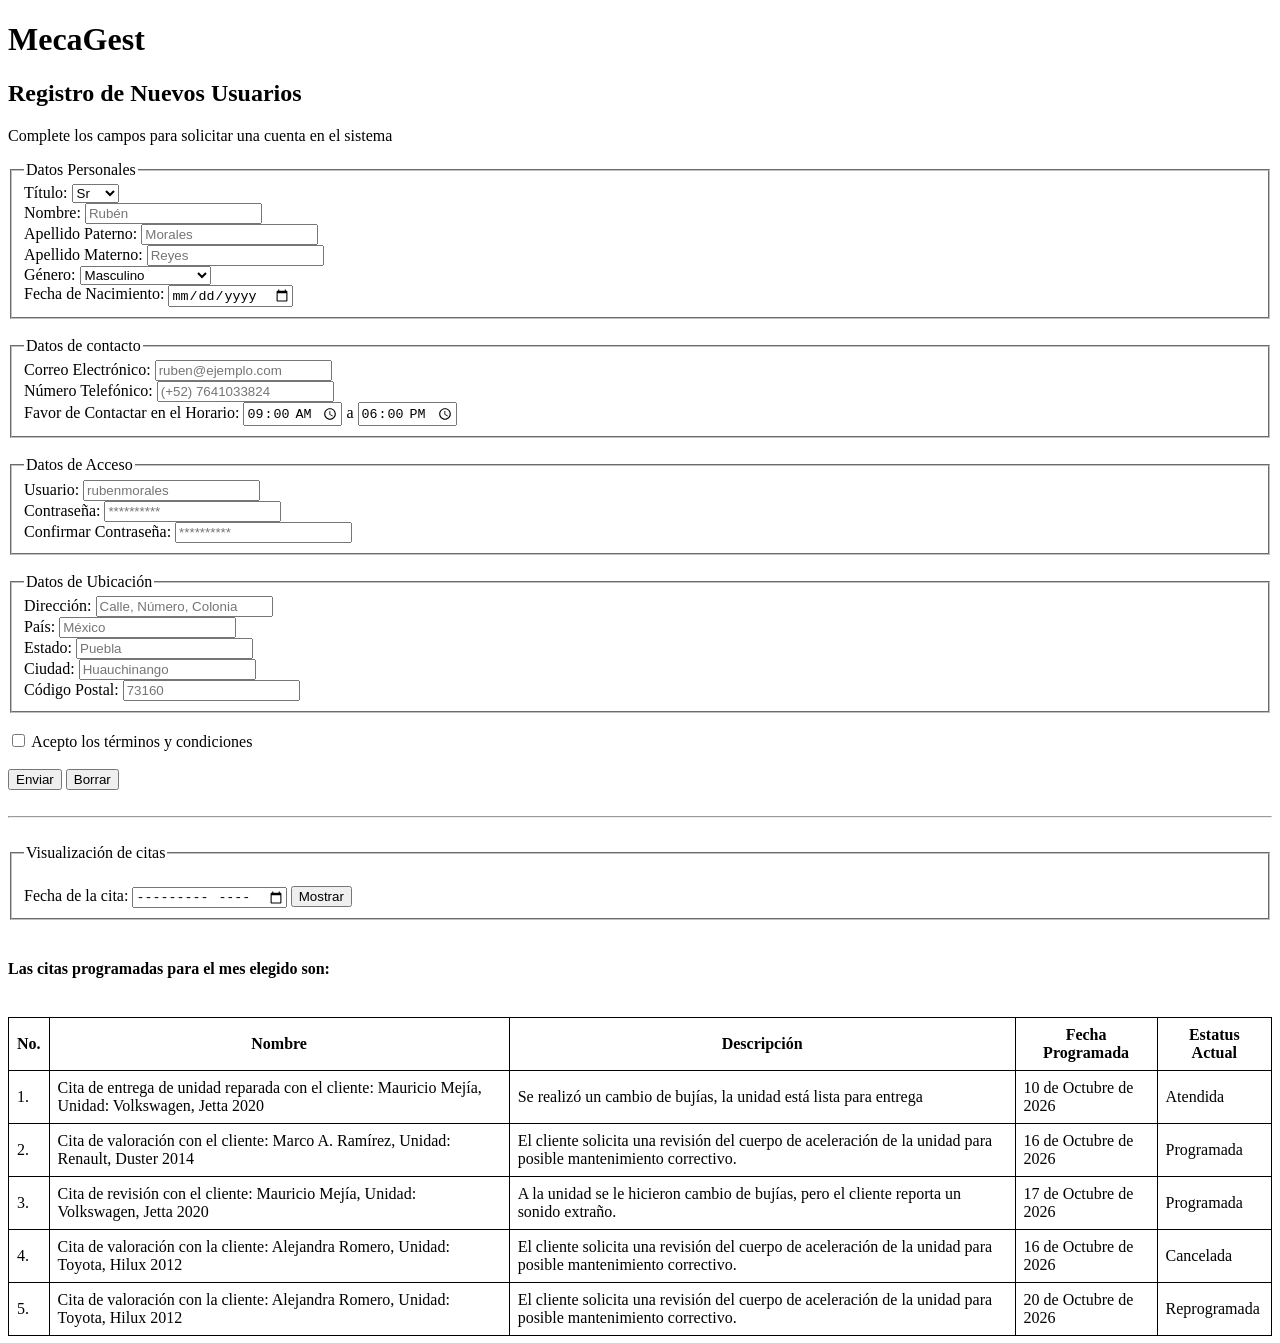
==== practica 04/registro.html @ 36c91aee "Entrega Practica 04" ====
<!DOCTYPE html>
<html lang="es">
<head>
    <meta charset="UTF-8">
    <meta name="viewport" content="width=device-width, initial-scale=1.0">
    <title>MecaGest: Formulario de Registro de Nuevos Usuarios - 250954</title>
</head>
<body>
    <header>
        <h1>MecaGest</h1>
        <h2>Registro de Nuevos Usuarios</h2>
        <p>Complete los campos para solicitar una cuenta en el sistema</p>
    </header>

    <main>
        <!-- Action: Acción -->
        <!-- Post: Ingresar datos -->
        <!-- Get/Post: Jalado de información precargada -->
        <form action="" method="POST">
            <fieldset>
                <legend>Datos Personales</legend>

                <label for="Titulo">Título:</label>
                <select id="Titulo">
                    <option value="Sr">Sr</option>
                    <option value="Sra">Sra</option>
                    <option value="Srta">Srta</option>
                    <option value="Dr">Dr</option>
                    <option value="Dra">Dra</option>
                </select>
                <br>

                <label for="nombre">Nombre:</label>
                <input type="text" id="nombre" placeholder="Rubén" required>
                <br>

                <label for="APaterno">Apellido Paterno:</label>
                <input type="text" id="APaterno" placeholder="Morales" required>
                <br>

                <label for="AMaterno">Apellido Materno:</label>
                <input type="text" id="AMaterno" placeholder="Reyes">
                <br>

                <label for="Genero">Género:</label>
                <select id="Genero">
                    <option value="F">Femenino</option>
                    <option value="M" selected>Masculino</option>
                    <option value="X">Prefiero no decirlo</option>
                </select>
                <br>

                <label for="FNacimiento">Fecha de Nacimiento:</label>
                <input type="date" id="FNacimiento" required>
                <br>
            </fieldset>

            <br>

            <fieldset>
                <legend>Datos de contacto</legend>

                <label for="Correo">Correo Electrónico:</label>
                <input type="email" id="Correo" placeholder="ruben@ejemplo.com" required>
                <br>

                <label for="numTel">Número Telefónico:</label>
                <input type="tel" id="numTel" placeholder="(+52) 7641033824">
                <br>

                <label for="horarioInicio">Favor de Contactar en el Horario:</label>
                <input type="time" id="horarioInicio" value="09:00">
                <span>a</span>
                <input type="time" id="horarioFin" value="18:00">
            </fieldset>

            <br>

            <fieldset>
                <legend>Datos de Acceso</legend>

                <label for="usuario">Usuario:</label>
                <input type="text" id="usuario" placeholder="rubenmorales">
                <br>

                <label for="contrasena">Contraseña:</label>
                <input type="password" id="contrasena" placeholder="**********" required>
                <br>

                <label for="confirmarCont">Confirmar Contraseña:</label>
                <input type="password" id="confirmarCont" placeholder="**********" required>
                <br>
            </fieldset>

            <br>

            <fieldset>
                <legend>Datos de Ubicación</legend>

                <label for="direccion">Dirección: </label>
                <input type="text" id="direccion" placeholder="Calle, Número, Colonia">
                <br>

                <label for="pais">País: </label>
                <input type="text" id="pais" placeholder="México">
                <br>

                <label for="estado">Estado: </label>
                <input type="text" id="estado" placeholder="Puebla">
                <br>

                <label for="ciudad">Ciudad: </label>
                <input type="text" id="ciudad" placeholder="Huauchinango">
                <br>

                <label for="codigoPostal">Código Postal: </label>
                <input type="text" id="codigoPostal" placeholder="73160">
            </fieldset>

            <br>

            <input type="checkbox" id="validado" required>
            <label for="validado">Acepto los términos y condiciones</label>
            <br><br>

            <input type="submit" value="Enviar"> 
            <input type="reset" value="Borrar">
        </form>

        <br><hr><br>

        <!-- Visualización de citas -->
        <fieldset>
            <legend>Visualización de citas</legend>
            <br>
            <label for="mesCita">Fecha de la cita:</label>
            <input type="month" id="mesCita">
            <button type="button">Mostrar</button>
        </fieldset>

        <br>
        <h4>Las citas programadas para el mes elegido son:</h4>
        <br>

        <table style="border: 1px solid black; border-collapse: collapse; width: 100%;">
            <thead>
                <tr>
                    <th style="border: 1px solid black; padding: 8px;">No.</th>
                    <th style="border: 1px solid black; padding: 8px;">Nombre</th>
                    <th style="border: 1px solid black; padding: 8px;">Descripción</th>
                    <th style="border: 1px solid black; padding: 8px;">Fecha Programada</th>
                    <th style="border: 1px solid black; padding: 8px;">Estatus Actual</th>
                </tr>
            </thead>
            <tbody>
                <tr>
                    <td style="border: 1px solid black; padding: 8px;">1.</td>
                    <td style="border: 1px solid black; padding: 8px;">Cita de entrega de unidad reparada con el cliente: Mauricio Mejía, Unidad: Volkswagen, Jetta 2020</td>
                    <td style="border: 1px solid black; padding: 8px;">Se realizó un cambio de bujías, la unidad está lista para entrega</td>
                    <td style="border: 1px solid black; padding: 8px;">10 de Octubre de 2026</td>
                    <td style="border: 1px solid black; padding: 8px;">Atendida</td>
                </tr>
                <tr>
                    <td style="border: 1px solid black; padding: 8px;">2.</td>
                    <td style="border: 1px solid black; padding: 8px;">Cita de valoración con el cliente: Marco A. Ramírez, Unidad: Renault, Duster 2014</td>
                    <td style="border: 1px solid black; padding: 8px;">El cliente solicita una revisión del cuerpo de aceleración de la unidad para posible mantenimiento correctivo.</td>
                    <td style="border: 1px solid black; padding: 8px;">16 de Octubre de 2026</td>
                    <td style="border: 1px solid black; padding: 8px;">Programada</td>
                </tr>
                <tr>
                    <td style="border: 1px solid black; padding: 8px;">3.</td>
                    <td style="border: 1px solid black; padding: 8px;">Cita de revisión con el cliente: Mauricio Mejía, Unidad: Volkswagen, Jetta 2020</td>
                    <td style="border: 1px solid black; padding: 8px;">A la unidad se le hicieron cambio de bujías, pero el cliente reporta un sonido extraño.</td>
                    <td style="border: 1px solid black; padding: 8px;">17 de Octubre de 2026</td>
                    <td style="border: 1px solid black; padding: 8px;">Programada</td>
                </tr>
                <tr>
                    <td style="border: 1px solid black; padding: 8px;">4.</td>
                    <td style="border: 1px solid black; padding: 8px;">Cita de valoración con la cliente: Alejandra Romero, Unidad: Toyota, Hilux 2012</td>
                    <td style="border: 1px solid black; padding: 8px;">El cliente solicita una revisión del cuerpo de aceleración de la unidad para posible mantenimiento correctivo.</td>
                    <td style="border: 1px solid black; padding: 8px;">16 de Octubre de 2026</td>
                    <td style="border: 1px solid black; padding: 8px;">Cancelada</td>
                </tr>
                <tr>
                    <td style="border: 1px solid black; padding: 8px;">5.</td>
                    <td style="border: 1px solid black; padding: 8px;">Cita de valoración con la cliente: Alejandra Romero, Unidad: Toyota, Hilux 2012</td>
                    <td style="border: 1px solid black; padding: 8px;">El cliente solicita una revisión del cuerpo de aceleración de la unidad para posible mantenimiento correctivo.</td>
                    <td style="border: 1px solid black; padding: 8px;">20 de Octubre de 2026</td>
                    <td style="border: 1px solid black; padding: 8px;">Reprogramada</td>
                </tr>
            </tbody>
        </table>
    </main>
</body>
</html>
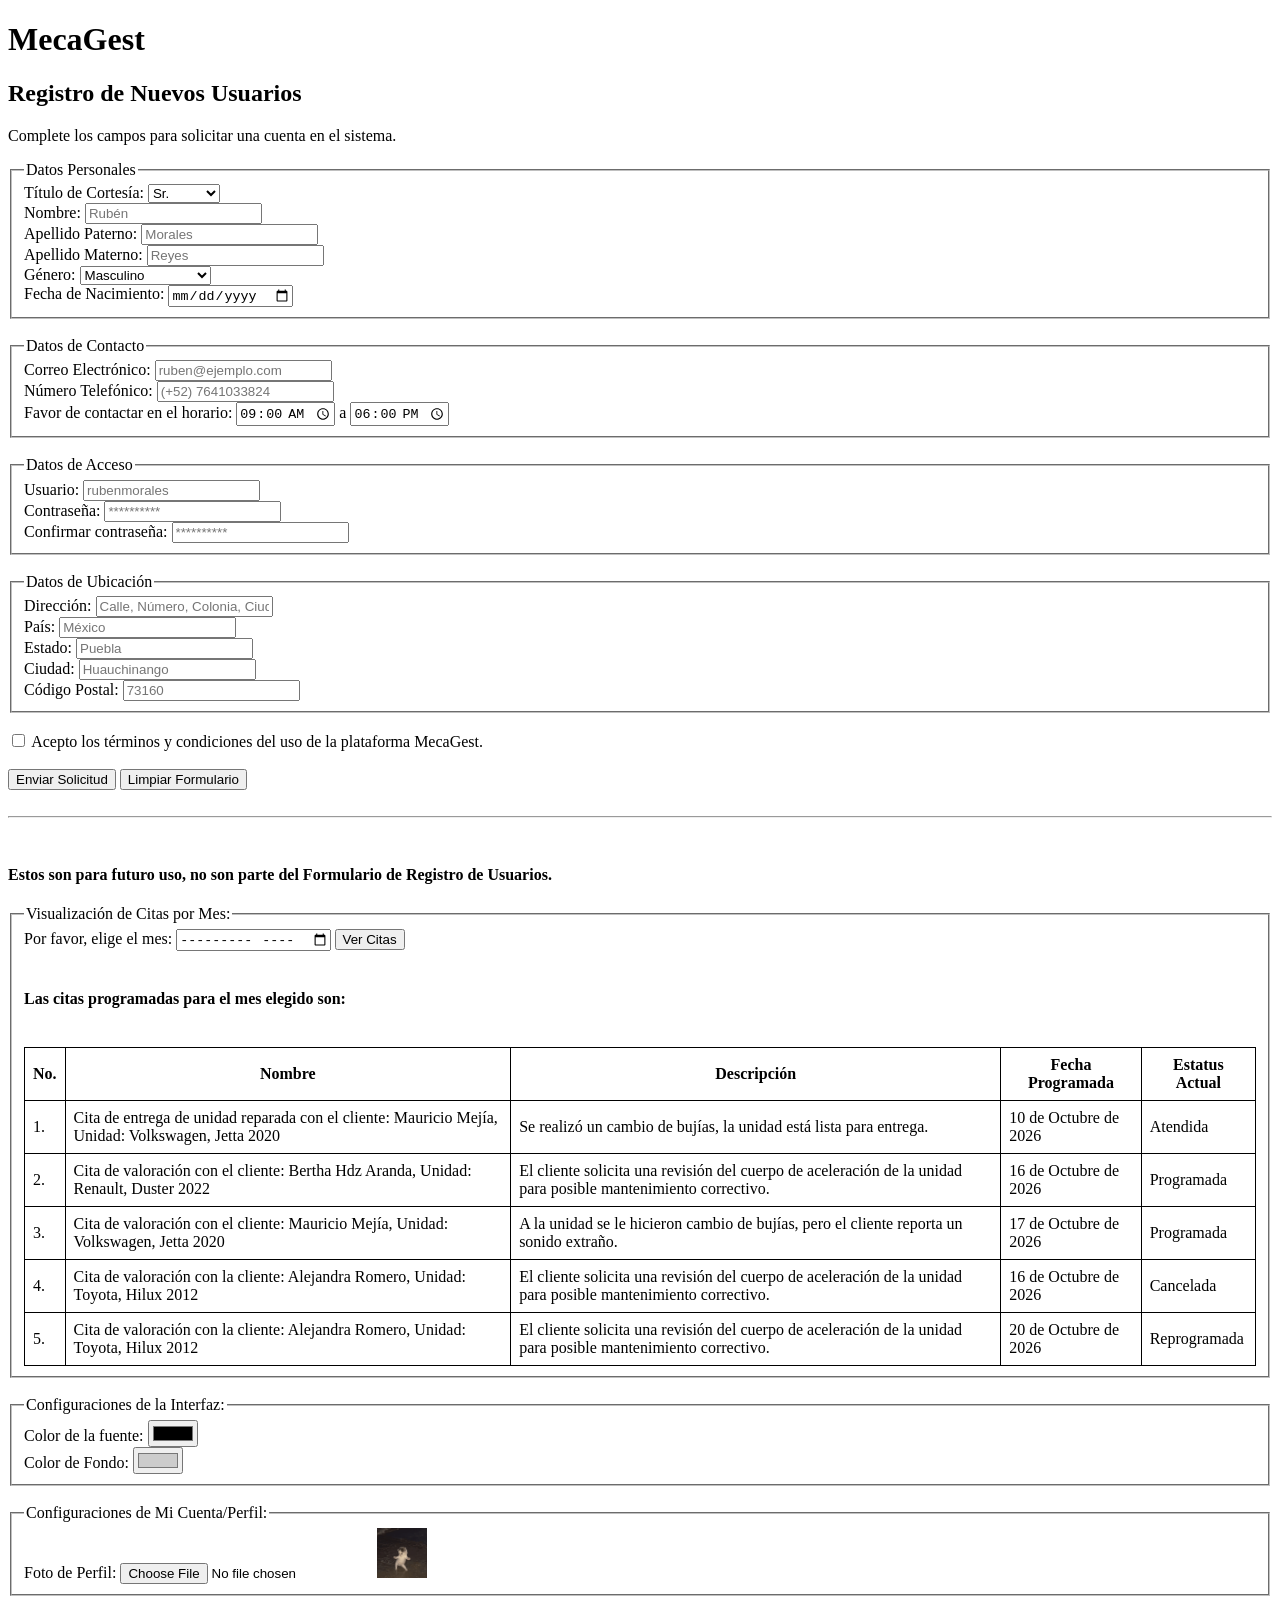
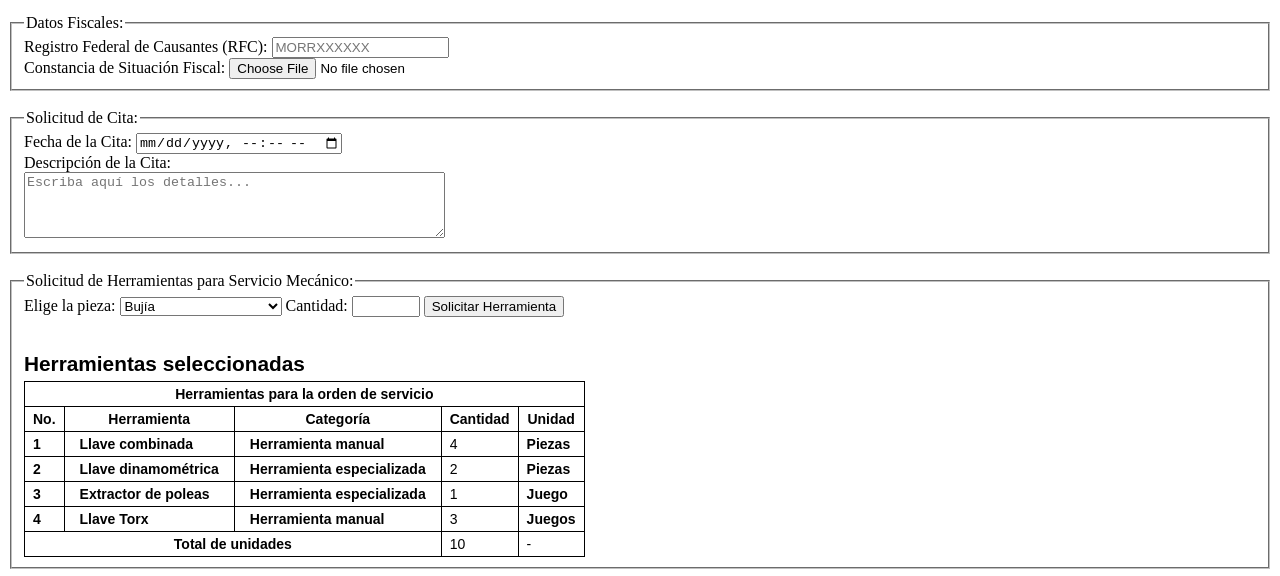
==== commit c37b1fa1: "Actalizacion Practica 04" ====
--- a/practica 04/registro.html
+++ b/practica 04/registro.html
@@ -3,30 +3,30 @@
 <head>
     <meta charset="UTF-8">
     <meta name="viewport" content="width=device-width, initial-scale=1.0">
-    <title>MecaGest: Formulario de Registro de Nuevos Usuarios - 250954</title>
+    <title>MecaGest: Formulario de Registro de Nuevos Usuarios - 20854</title>
 </head>
 <body>
     <header>
         <h1>MecaGest</h1>
         <h2>Registro de Nuevos Usuarios</h2>
-        <p>Complete los campos para solicitar una cuenta en el sistema</p>
+        <p>Complete los campos para solicitar una cuenta en el sistema.</p>
     </header>
 
     <main>
-        <!-- Action: Acción -->
-        <!-- Post: Ingresar datos -->
-        <!-- Get/Post: Jalado de información precargada -->
+        <!-- Formulario Principal de Registro -->
         <form action="" method="POST">
             <fieldset>
                 <legend>Datos Personales</legend>
 
-                <label for="Titulo">Título:</label>
-                <select id="Titulo">
-                    <option value="Sr">Sr</option>
-                    <option value="Sra">Sra</option>
-                    <option value="Srta">Srta</option>
-                    <option value="Dr">Dr</option>
-                    <option value="Dra">Dra</option>
+                <label for="tituloCortesia">Título de Cortesía:</label>
+                <select id="tituloCortesia">
+                    <option value="Sr">Sr.</option>
+                    <option value="Sra">Sra.</option>
+                    <option value="Srta">Srita.</option>
+                    <option value="Ing">Ing.</option>
+                    <option value="Dr">Dr.</option>
+                    <option value="Mtro">Mtro.</option>
+                    <option value="Ninguno">Ninguno</option>
                 </select>
                 <br>
 
@@ -34,44 +34,44 @@
                 <input type="text" id="nombre" placeholder="Rubén" required>
                 <br>
 
-                <label for="APaterno">Apellido Paterno:</label>
-                <input type="text" id="APaterno" placeholder="Morales" required>
-                <br>
-
-                <label for="AMaterno">Apellido Materno:</label>
-                <input type="text" id="AMaterno" placeholder="Reyes">
-                <br>
-
-                <label for="Genero">Género:</label>
-                <select id="Genero">
+                <label for="apPaterno">Apellido Paterno:</label>
+                <input type="text" id="apPaterno" placeholder="Morales" required>
+                <br>
+
+                <label for="apMaterno">Apellido Materno:</label>
+                <input type="text" id="apMaterno" placeholder="Reyes">
+                <br>
+
+                <label for="genero">Género:</label>
+                <select id="genero">
                     <option value="F">Femenino</option>
                     <option value="M" selected>Masculino</option>
                     <option value="X">Prefiero no decirlo</option>
                 </select>
                 <br>
 
-                <label for="FNacimiento">Fecha de Nacimiento:</label>
-                <input type="date" id="FNacimiento" required>
-                <br>
-            </fieldset>
-
-            <br>
-
-            <fieldset>
-                <legend>Datos de contacto</legend>
-
-                <label for="Correo">Correo Electrónico:</label>
-                <input type="email" id="Correo" placeholder="ruben@ejemplo.com" required>
-                <br>
-
-                <label for="numTel">Número Telefónico:</label>
-                <input type="tel" id="numTel" placeholder="(+52) 7641033824">
-                <br>
-
-                <label for="horarioInicio">Favor de Contactar en el Horario:</label>
-                <input type="time" id="horarioInicio" value="09:00">
+                <label for="fechaNacimiento">Fecha de Nacimiento:</label>
+                <input type="date" id="fechaNacimiento" required>
+                <br>
+            </fieldset>
+
+            <br>
+
+            <fieldset>
+                <legend>Datos de Contacto</legend>
+
+                <label for="email">Correo Electrónico:</label>
+                <input type="email" id="email" placeholder="ruben@ejemplo.com" required>
+                <br>
+
+                <label for="numTelefonico">Número Telefónico:</label>
+                <input type="tel" id="numTelefonico" placeholder="(+52) 7641033824">
+                <br>
+
+                <label for="horarioContactoInicio">Favor de contactar en el horario:</label>
+                <input type="time" id="horarioContactoInicio" value="09:00">
                 <span>a</span>
-                <input type="time" id="horarioFin" value="18:00">
+                <input type="time" id="horarioContactoFin" value="18:00">
             </fieldset>
 
             <br>
@@ -80,15 +80,15 @@
                 <legend>Datos de Acceso</legend>
 
                 <label for="usuario">Usuario:</label>
-                <input type="text" id="usuario" placeholder="rubenmorales">
+                <input type="text" id="usuario" placeholder="rubenmorales" required>
                 <br>
 
                 <label for="contrasena">Contraseña:</label>
                 <input type="password" id="contrasena" placeholder="**********" required>
                 <br>
 
-                <label for="confirmarCont">Confirmar Contraseña:</label>
-                <input type="password" id="confirmarCont" placeholder="**********" required>
+                <label for="confirmarContrasena">Confirmar contraseña:</label>
+                <input type="password" id="confirmarContrasena" placeholder="**********" required>
                 <br>
             </fieldset>
 
@@ -97,99 +97,247 @@
             <fieldset>
                 <legend>Datos de Ubicación</legend>
 
-                <label for="direccion">Dirección: </label>
-                <input type="text" id="direccion" placeholder="Calle, Número, Colonia">
-                <br>
-
-                <label for="pais">País: </label>
+                <label for="direccion">Dirección:</label>
+                <input type="text" id="direccion" placeholder="Calle, Número, Colonia, Ciudad, Estado, Código Postal">
+                <br>
+
+                <label for="pais">País:</label>
                 <input type="text" id="pais" placeholder="México">
                 <br>
 
-                <label for="estado">Estado: </label>
+                <label for="estado">Estado:</label>
                 <input type="text" id="estado" placeholder="Puebla">
                 <br>
 
-                <label for="ciudad">Ciudad: </label>
+                <label for="ciudad">Ciudad:</label>
                 <input type="text" id="ciudad" placeholder="Huauchinango">
                 <br>
 
-                <label for="codigoPostal">Código Postal: </label>
+                <label for="codigoPostal">Código Postal:</label>
                 <input type="text" id="codigoPostal" placeholder="73160">
             </fieldset>
 
             <br>
 
             <input type="checkbox" id="validado" required>
-            <label for="validado">Acepto los términos y condiciones</label>
+            <label for="validado">Acepto los términos y condiciones del uso de la plataforma MecaGest.</label>
             <br><br>
 
-            <input type="submit" value="Enviar"> 
-            <input type="reset" value="Borrar">
+            <input type="submit" value="Enviar Solicitud">
+            <input type="reset" value="Limpiar Formulario">
         </form>
 
         <br><hr><br>
 
-        <!-- Visualización de citas -->
-        <fieldset>
-            <legend>Visualización de citas</legend>
-            <br>
-            <label for="mesCita">Fecha de la cita:</label>
-            <input type="month" id="mesCita">
-            <button type="button">Mostrar</button>
-        </fieldset>
-
-        <br>
-        <h4>Las citas programadas para el mes elegido son:</h4>
-        <br>
-
-        <table style="border: 1px solid black; border-collapse: collapse; width: 100%;">
-            <thead>
-                <tr>
-                    <th style="border: 1px solid black; padding: 8px;">No.</th>
-                    <th style="border: 1px solid black; padding: 8px;">Nombre</th>
-                    <th style="border: 1px solid black; padding: 8px;">Descripción</th>
-                    <th style="border: 1px solid black; padding: 8px;">Fecha Programada</th>
-                    <th style="border: 1px solid black; padding: 8px;">Estatus Actual</th>
-                </tr>
-            </thead>
-            <tbody>
-                <tr>
-                    <td style="border: 1px solid black; padding: 8px;">1.</td>
-                    <td style="border: 1px solid black; padding: 8px;">Cita de entrega de unidad reparada con el cliente: Mauricio Mejía, Unidad: Volkswagen, Jetta 2020</td>
-                    <td style="border: 1px solid black; padding: 8px;">Se realizó un cambio de bujías, la unidad está lista para entrega</td>
-                    <td style="border: 1px solid black; padding: 8px;">10 de Octubre de 2026</td>
-                    <td style="border: 1px solid black; padding: 8px;">Atendida</td>
-                </tr>
-                <tr>
-                    <td style="border: 1px solid black; padding: 8px;">2.</td>
-                    <td style="border: 1px solid black; padding: 8px;">Cita de valoración con el cliente: Marco A. Ramírez, Unidad: Renault, Duster 2014</td>
-                    <td style="border: 1px solid black; padding: 8px;">El cliente solicita una revisión del cuerpo de aceleración de la unidad para posible mantenimiento correctivo.</td>
-                    <td style="border: 1px solid black; padding: 8px;">16 de Octubre de 2026</td>
-                    <td style="border: 1px solid black; padding: 8px;">Programada</td>
-                </tr>
-                <tr>
-                    <td style="border: 1px solid black; padding: 8px;">3.</td>
-                    <td style="border: 1px solid black; padding: 8px;">Cita de revisión con el cliente: Mauricio Mejía, Unidad: Volkswagen, Jetta 2020</td>
-                    <td style="border: 1px solid black; padding: 8px;">A la unidad se le hicieron cambio de bujías, pero el cliente reporta un sonido extraño.</td>
-                    <td style="border: 1px solid black; padding: 8px;">17 de Octubre de 2026</td>
-                    <td style="border: 1px solid black; padding: 8px;">Programada</td>
-                </tr>
-                <tr>
-                    <td style="border: 1px solid black; padding: 8px;">4.</td>
-                    <td style="border: 1px solid black; padding: 8px;">Cita de valoración con la cliente: Alejandra Romero, Unidad: Toyota, Hilux 2012</td>
-                    <td style="border: 1px solid black; padding: 8px;">El cliente solicita una revisión del cuerpo de aceleración de la unidad para posible mantenimiento correctivo.</td>
-                    <td style="border: 1px solid black; padding: 8px;">16 de Octubre de 2026</td>
-                    <td style="border: 1px solid black; padding: 8px;">Cancelada</td>
-                </tr>
-                <tr>
-                    <td style="border: 1px solid black; padding: 8px;">5.</td>
-                    <td style="border: 1px solid black; padding: 8px;">Cita de valoración con la cliente: Alejandra Romero, Unidad: Toyota, Hilux 2012</td>
-                    <td style="border: 1px solid black; padding: 8px;">El cliente solicita una revisión del cuerpo de aceleración de la unidad para posible mantenimiento correctivo.</td>
-                    <td style="border: 1px solid black; padding: 8px;">20 de Octubre de 2026</td>
-                    <td style="border: 1px solid black; padding: 8px;">Reprogramada</td>
-                </tr>
-            </tbody>
-        </table>
+        <h4>Estos son para futuro uso, no son parte del Formulario de Registro de Usuarios.</h4>
+        
+        <form>
+            <!-- Visualización de Citas -->
+            <fieldset>
+                <legend>Visualización de Citas por Mes:</legend>
+                <label for="mesCitas">Por favor, elige el mes:</label>
+                <input type="month" id="mesCitas">
+                <button type="button" id="verCitas">Ver Citas</button>
+                <br><br>
+
+                <h4>Las citas programadas para el mes elegido son:</h4>
+                <br>
+
+                <table style="border: 1px solid black; border-collapse: collapse; width: 100%;">
+                    <thead>
+                        <tr>
+                            <th style="border: 1px solid black; padding: 8px;">No.</th>
+                            <th style="border: 1px solid black; padding: 8px;">Nombre</th>
+                            <th style="border: 1px solid black; padding: 8px;">Descripción</th>
+                            <th style="border: 1px solid black; padding: 8px;">Fecha Programada</th>
+                            <th style="border: 1px solid black; padding: 8px;">Estatus Actual</th>
+                        </tr>
+                    </thead>
+                    <tbody>
+                        <tr>
+                            <td style="border: 1px solid black; padding: 8px;">1.</td>
+                            <td style="border: 1px solid black; padding: 8px;">Cita de entrega de unidad reparada con el cliente: Mauricio Mejía, Unidad: Volkswagen, Jetta 2020</td>
+                            <td style="border: 1px solid black; padding: 8px;">Se realizó un cambio de bujías, la unidad está lista para entrega.</td>
+                            <td style="border: 1px solid black; padding: 8px;">10 de Octubre de 2026</td>
+                            <td style="border: 1px solid black; padding: 8px;">Atendida</td>
+                        </tr>
+                        <tr>
+                            <td style="border: 1px solid black; padding: 8px;">2.</td>
+                            <td style="border: 1px solid black; padding: 8px;">Cita de valoración con el cliente: Bertha Hdz Aranda, Unidad: Renault, Duster 2022</td>
+                            <td style="border: 1px solid black; padding: 8px;">El cliente solicita una revisión del cuerpo de aceleración de la unidad para posible mantenimiento correctivo.</td>
+                            <td style="border: 1px solid black; padding: 8px;">16 de Octubre de 2026</td>
+                            <td style="border: 1px solid black; padding: 8px;">Programada</td>
+                        </tr>
+                        <tr>
+                            <td style="border: 1px solid black; padding: 8px;">3.</td>
+                            <td style="border: 1px solid black; padding: 8px;">Cita de valoración con el cliente: Mauricio Mejía, Unidad: Volkswagen, Jetta 2020</td>
+                            <td style="border: 1px solid black; padding: 8px;">A la unidad se le hicieron cambio de bujías, pero el cliente reporta un sonido extraño.</td>
+                            <td style="border: 1px solid black; padding: 8px;">17 de Octubre de 2026</td>
+                            <td style="border: 1px solid black; padding: 8px;">Programada</td>
+                        </tr>
+                        <tr>
+                            <td style="border: 1px solid black; padding: 8px;">4.</td>
+                            <td style="border: 1px solid black; padding: 8px;">Cita de valoración con la cliente: Alejandra Romero, Unidad: Toyota, Hilux 2012</td>
+                            <td style="border: 1px solid black; padding: 8px;">El cliente solicita una revisión del cuerpo de aceleración de la unidad para posible mantenimiento correctivo.</td>
+                            <td style="border: 1px solid black; padding: 8px;">16 de Octubre de 2026</td>
+                            <td style="border: 1px solid black; padding: 8px;">Cancelada</td>
+                        </tr>
+                        <tr>
+                            <td style="border: 1px solid black; padding: 8px;">5.</td>
+                            <td style="border: 1px solid black; padding: 8px;">Cita de valoración con la cliente: Alejandra Romero, Unidad: Toyota, Hilux 2012</td>
+                            <td style="border: 1px solid black; padding: 8px;">El cliente solicita una revisión del cuerpo de aceleración de la unidad para posible mantenimiento correctivo.</td>
+                            <td style="border: 1px solid black; padding: 8px;">20 de Octubre de 2026</td>
+                            <td style="border: 1px solid black; padding: 8px;">Reprogramada</td>
+                        </tr>
+                    </tbody>
+                </table>
+            </fieldset>
+
+            <br>
+
+            <!-- Configuraciones de Interfaz -->
+            <fieldset>
+                <legend>Configuraciones de la Interfaz:</legend>
+                <label for="fontColor">Color de la fuente:</label>
+                <input type="color" id="fontColor">
+                <br>
+                <label for="backgroundColor">Color de Fondo:</label>
+                <input type="color" id="backgroundColor" value="#CCCCCC">
+            </fieldset>
+
+            <br>
+
+            <!-- Configuraciones de Perfil -->
+            <fieldset>
+                <legend>Configuraciones de Mi Cuenta/Perfil:</legend>
+                <label for="userPhoto">Foto de Perfil:</label>
+                <input type="file" id="userPhoto" accept="image/*">
+                <input type="image" id="buttonNext" src="assets/images/cat-cat-dance.gif" alt="Siguiente" width="50" height="50">
+                <input type="hidden" id="userIdProfile" name="userId" value="20854">
+            </fieldset>
+
+            <br>
+
+            <!-- Datos Fiscales -->
+            <fieldset>
+                <legend>Datos Fiscales:</legend>
+                <label for="rfc">Registro Federal de Causantes (RFC):</label>
+                <input type="text" id="rfc" maxlength="13" placeholder="MORRXXXXXX">
+                <br>
+                <label for="fiscalSituation">Constancia de Situación Fiscal:</label>
+                <input type="file" id="fiscalSituation" accept=".pdf">
+                <input type="hidden" id="userIdFiscal" name="userId" value="20854">
+            </fieldset>
+
+            <br>
+
+            <!-- Solicitud de Cita -->
+            <fieldset>
+                <legend>Solicitud de Cita:</legend>
+                <label for="dateAppointment">Fecha de la Cita:</label>
+                <input type="datetime-local" id="dateAppointment">
+                <br>
+                <label for="descriptionText">Descripción de la Cita:</label>
+                <br>
+                <textarea id="descriptionText" rows="4" cols="50" placeholder="Escriba aquí los detalles..."></textarea>
+            </fieldset>
+
+            <br>
+
+            <!-- Solicitud de Herramientas / Piezas con la Tabla Adentro -->
+            <fieldset>
+                <legend>Solicitud de Herramientas para Servicio Mecánico:</legend>
+                <label for="toolName">Elige la pieza:</label>
+                <select id="toolName">
+                    <option value="bujia">Bujía</option>
+                    <optgroup label="Piezas de Motor">
+                        <option value="bujias">Bujías</option>
+                        <option value="pistones">Pistones</option>
+                        <option value="valvulas">Válvulas</option>
+                    </optgroup>
+                    <optgroup label="Piezas de Transmisión">
+                        <option value="embrague">Kit de Embrague</option>
+                        <option value="engranes">Engranes</option>
+                        <option value="flecha">Flecha Homocinética</option>
+                    </optgroup>
+                    <optgroup label="Piezas de Suspensión">
+                        <option value="amortiguadores">Amortiguadores</option>
+                        <option value="resortes">Resortes</option>
+                        <option value="rotulas">Rótulas</option>
+                    </optgroup>
+                    <optgroup label="Llaves y Herramientas Especializadas">
+                        <option value="llave_combinada">Llave combinada</option>
+                        <option value="llave_dinamometrica">Llave dinamométrica</option>
+                        <option value="extractor_poleas">Extractor de poleas</option>
+                        <option value="llave_torx">Llave Torx</option>
+                    </optgroup>
+                </select>
+
+                <label for="cantidadHerramienta">Cantidad:</label>
+                <input type="number" id="cantidadHerramienta" name="cantidad" style="width: 60px;">
+
+                <button type="button">Solicitar Herramienta</button>
+
+                <br><br>
+
+                <!-- TABLA DENTRO DEL FIELDSET -->
+                <h2 style="font-family: Arial, sans-serif; font-size: 1.3em; margin-bottom: 5px;"> Herramientas seleccionadas</h2>
+
+                <table style="border: 1px solid black; border-collapse: collapse; font-family: Arial, sans-serif; font-size: 14px;">
+                    <thead>
+                        <tr>
+                            <th colspan="5" style="border: 1px solid black; padding: 4px 10px; font-weight: bold; text-align: center;">
+                                Herramientas para la orden de servicio
+                            </th>
+                        </tr>
+                        <tr>
+                            <th style="border: 1px solid black; padding: 4px 8px; text-align: left;">No.</th>
+                            <th style="border: 1px solid black; padding: 4px 15px; text-align: center;">Herramienta</th>
+                            <th style="border: 1px solid black; padding: 4px 15px; text-align: center;">Categoría</th>
+                            <th style="border: 1px solid black; padding: 4px 8px; text-align: center;">Cantidad</th>
+                            <th style="border: 1px solid black; padding: 4px 8px; text-align: center;">Unidad</th>
+                        </tr>
+                    </thead>
+                    <tbody>
+                        <tr>
+                            <td style="border: 1px solid black; padding: 4px 8px; text-align: left; font-weight: bold;">1</td>
+                            <td style="border: 1px solid black; padding: 4px 15px; font-weight: bold;">Llave combinada</td>
+                            <td style="border: 1px solid black; padding: 4px 15px; font-weight: bold;">Herramienta manual</td>
+                            <td style="border: 1px solid black; padding: 4px 8px; text-align: left;">4</td>
+                            <td style="border: 1px solid black; padding: 4px 8px; font-weight: bold;">Piezas</td>
+                        </tr>
+                        <tr>
+                            <td style="border: 1px solid black; padding: 4px 8px; text-align: left; font-weight: bold;">2</td>
+                            <td style="border: 1px solid black; padding: 4px 15px; font-weight: bold;">Llave dinamométrica</td>
+                            <td style="border: 1px solid black; padding: 4px 15px; font-weight: bold;">Herramienta especializada</td>
+                            <td style="border: 1px solid black; padding: 4px 8px; text-align: left;">2</td>
+                            <td style="border: 1px solid black; padding: 4px 8px; font-weight: bold;">Piezas</td>
+                        </tr>
+                        <tr>
+                            <td style="border: 1px solid black; padding: 4px 8px; text-align: left; font-weight: bold;">3</td>
+                            <td style="border: 1px solid black; padding: 4px 15px; font-weight: bold;">Extractor de poleas</td>
+                            <td style="border: 1px solid black; padding: 4px 15px; font-weight: bold;">Herramienta especializada</td>
+                            <td style="border: 1px solid black; padding: 4px 8px; text-align: left;">1</td>
+                            <td style="border: 1px solid black; padding: 4px 8px; font-weight: bold;">Juego</td>
+                        </tr>
+                        <tr>
+                            <td style="border: 1px solid black; padding: 4px 8px; text-align: left; font-weight: bold;">4</td>
+                            <td style="border: 1px solid black; padding: 4px 15px; font-weight: bold;">Llave Torx</td>
+                            <td style="border: 1px solid black; padding: 4px 15px; font-weight: bold;">Herramienta manual</td>
+                            <td style="border: 1px solid black; padding: 4px 8px; text-align: left;">3</td>
+                            <td style="border: 1px solid black; padding: 4px 8px; font-weight: bold;">Juegos</td>
+                        </tr>
+                        <tr>
+                            <td colspan="3" style="border: 1px solid black; padding: 4px 15px; text-align: center; font-weight: bold;">
+                                Total de unidades
+                            </td>
+                            <td style="border: 1px solid black; padding: 4px 8px; text-align: left;">10</td>
+                            <td style="border: 1px solid black; padding: 4px 8px; text-align: left;">-</td>
+                        </tr>
+                    </tbody>
+                </table>
+            </fieldset>
+        </form>
     </main>
 </body>
 </html>
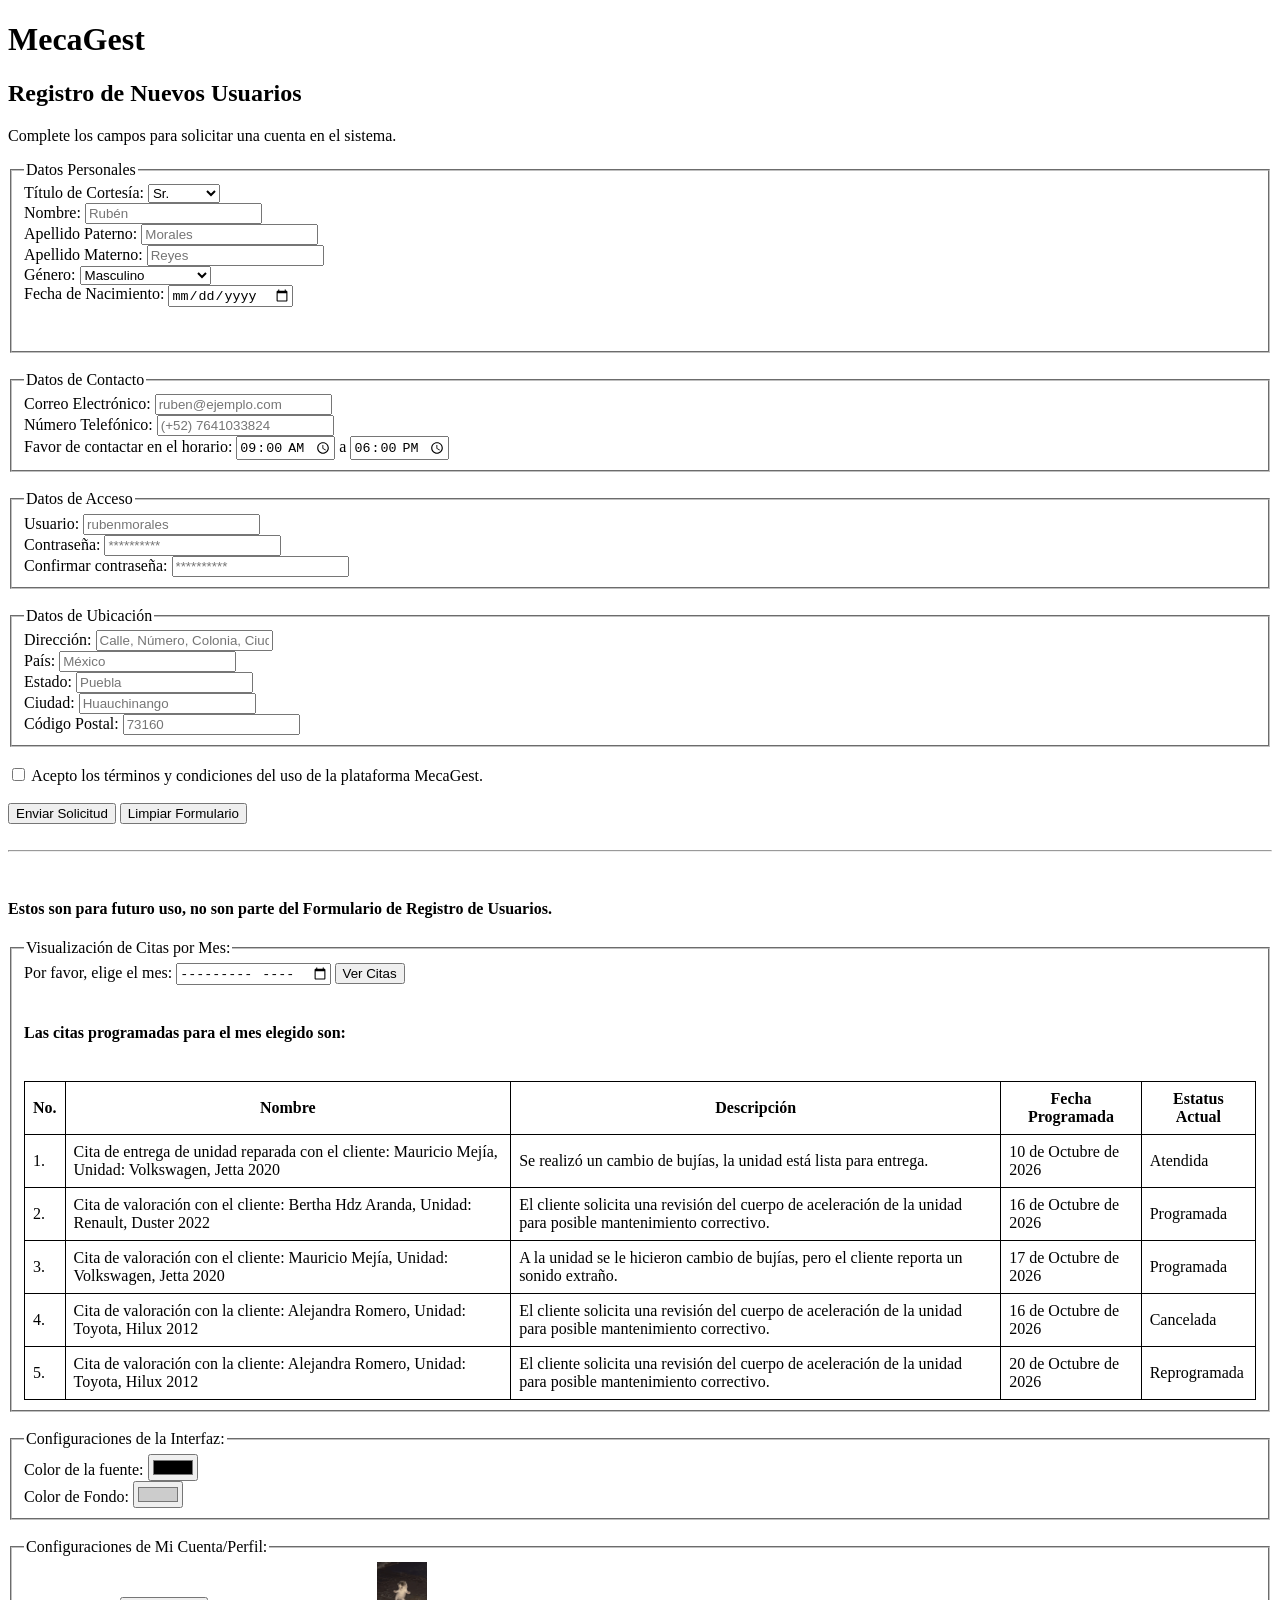
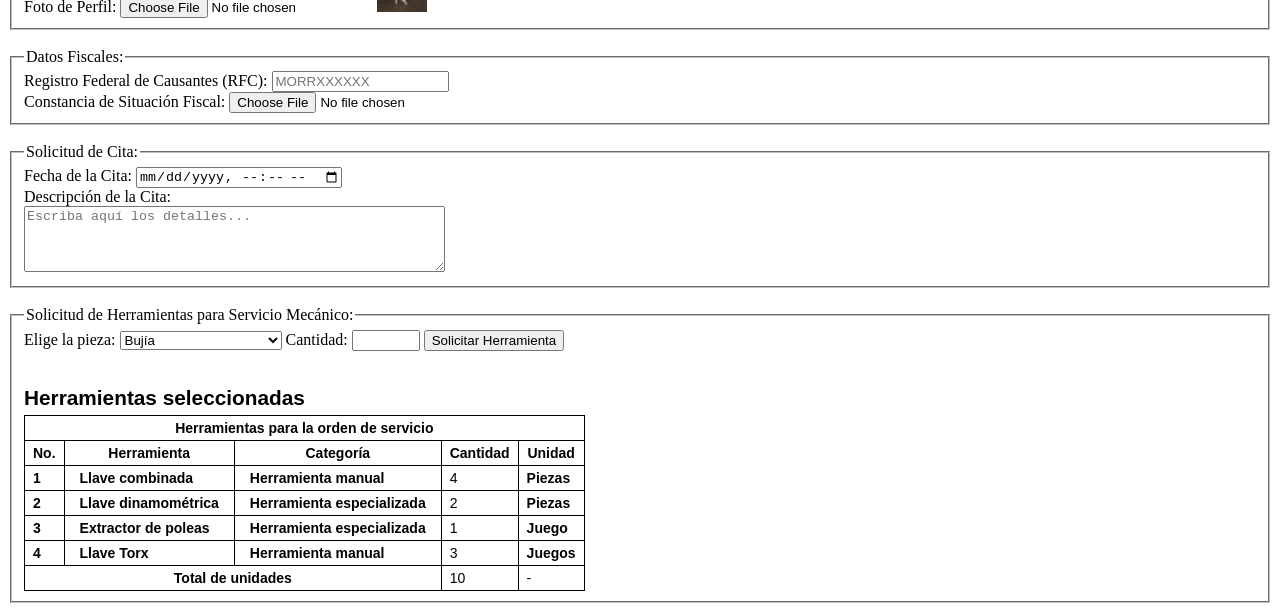
==== commit 6772f71b: "Agregado formulario MecaGest y práctica de JavaScript" ====
--- a/practica 04/registro.html
+++ b/practica 04/registro.html
@@ -339,5 +339,49 @@
             </fieldset>
         </form>
     </main>
+
+    <!-- Script de JavaScript solicitado para la práctica -->
+    <script>
+        // 1. Imprimir el mensaje en la consola de depuración
+        console.log("Hola Mundo , desde JavaScript");
+
+        // 2. Validar la fecha de nacimiento para indicar si es menor o mayor de edad
+        const inputFechaNacimiento = document.getElementById('fechaNacimiento');
+
+        // Creamos un elemento <p> dinámico para mostrar el resultado debajo del input
+        const mensajeEdad = document.createElement('p');
+        mensajeEdad.style.fontWeight = 'bold';
+        mensajeEdad.style.marginTop = '5px';
+        inputFechaNacimiento.parentNode.insertBefore(mensajeEdad, inputFechaNacimiento.nextSibling);
+
+        inputFechaNacimiento.addEventListener('change', function() {
+            const valorFecha = this.value;
+            
+            if (!valorFecha) {
+                mensajeEdad.textContent = "";
+                return;
+            }
+
+            const fechaNac = new Date(valorFecha);
+            const hoy = new Date();
+
+            let edad = hoy.getFullYear() - fechaNac.getFullYear();
+            const mes = hoy.getMonth() - fechaNac.getMonth();
+
+            // Ajustar si aún no cumple años en el año actual
+            if (mes < 0 || (mes === 0 && hoy.getDate() < fechaNac.getDate())) {
+                edad--;
+            }
+
+            // Renderizar el mensaje según la edad calculada
+            if (edad >= 18) {
+                mensajeEdad.textContent = `✔ Edad: ${edad} años. El usuario es MAYOR de edad.`;
+                mensajeEdad.style.color = '#2e7d32'; // Verde
+            } else {
+                mensajeEdad.textContent = `✖ Edad: ${edad} años. El usuario es MENOR de edad.`;
+                mensajeEdad.style.color = '#c62828'; // Rojo
+            }
+        });
+    </script>
 </body>
 </html>
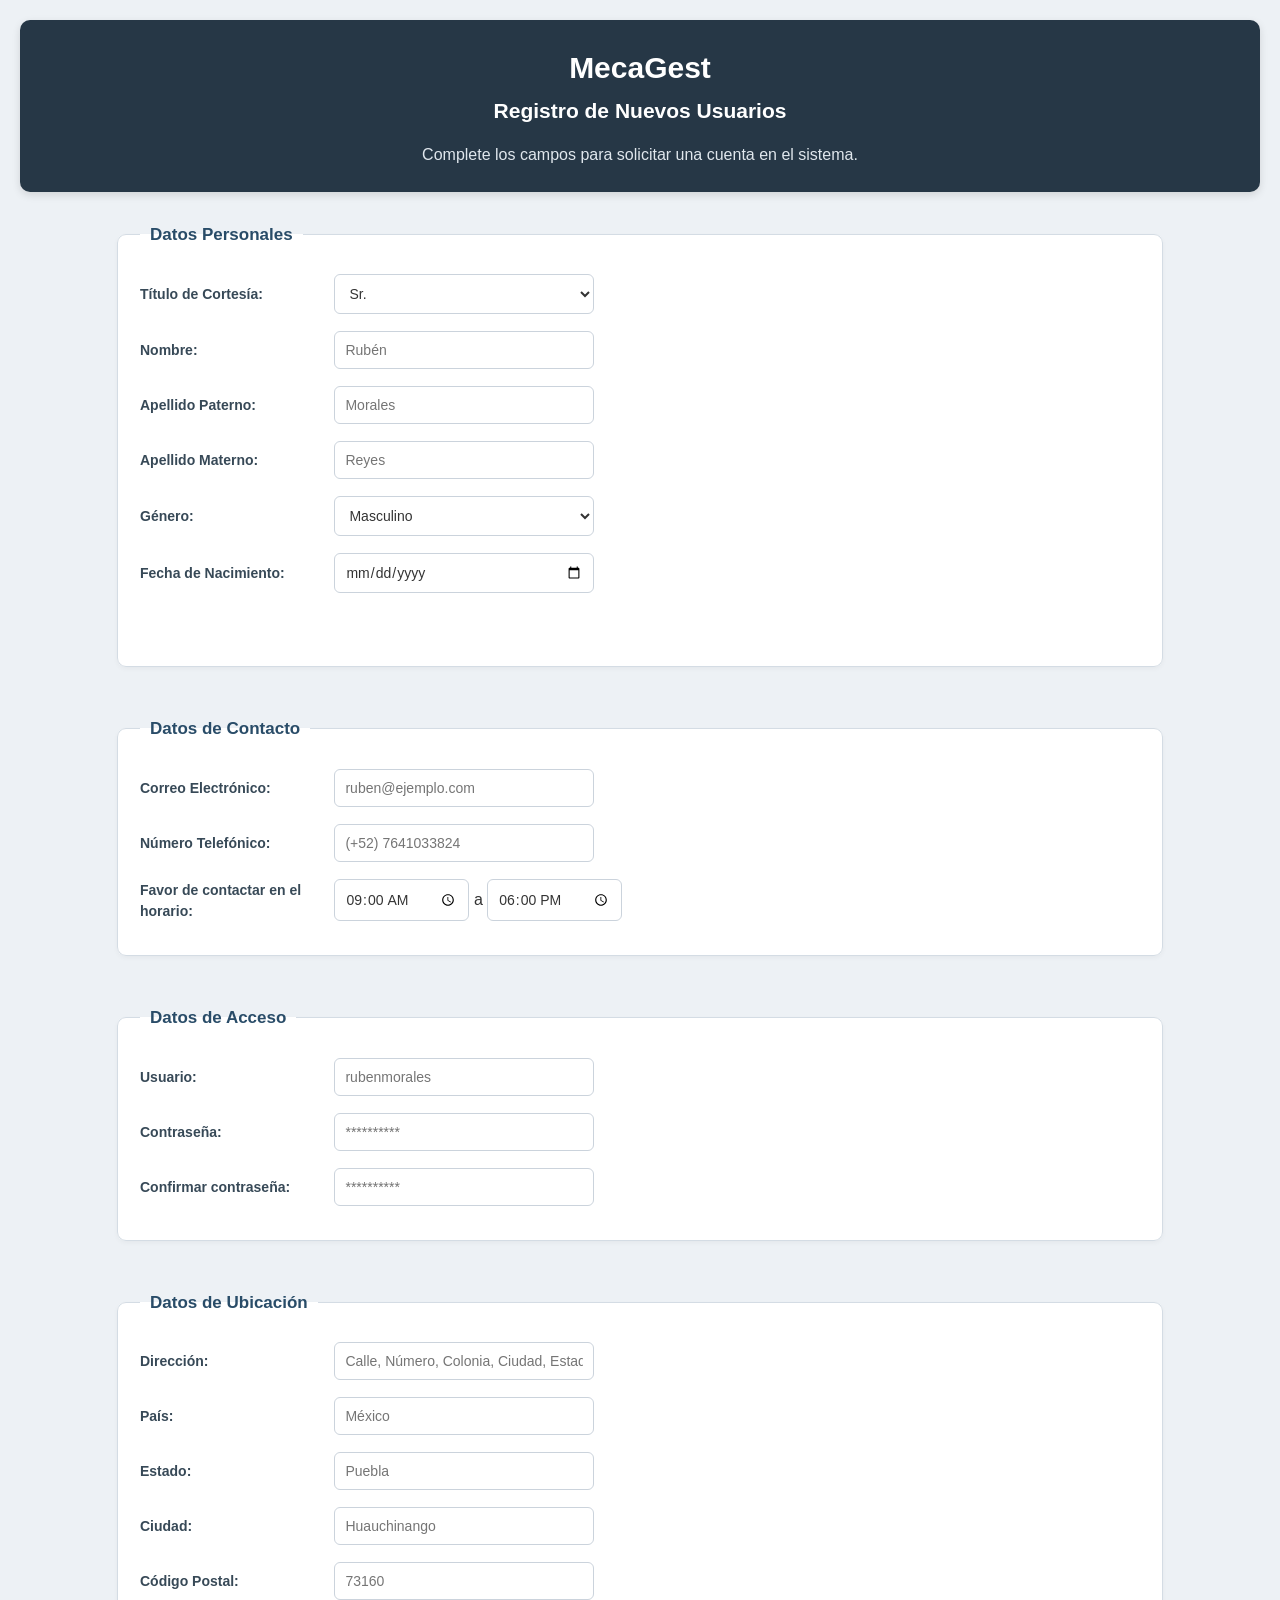
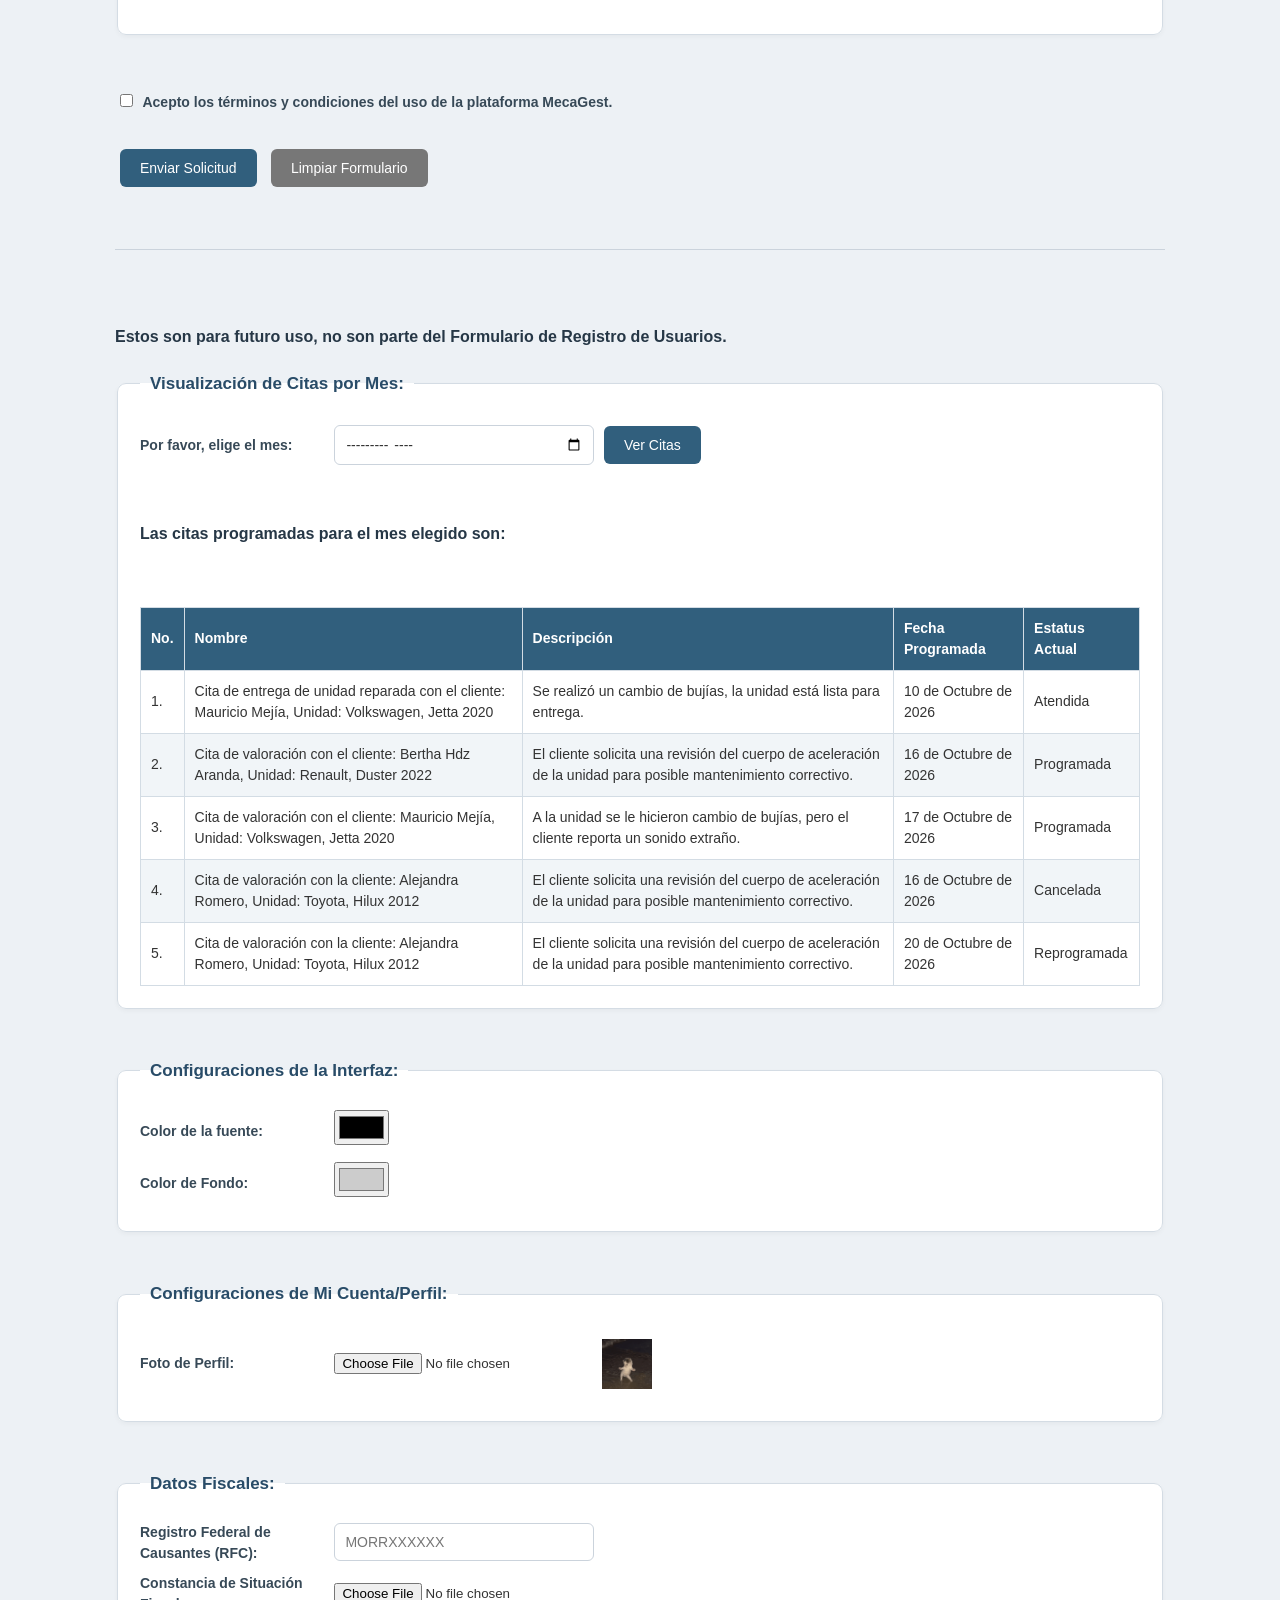
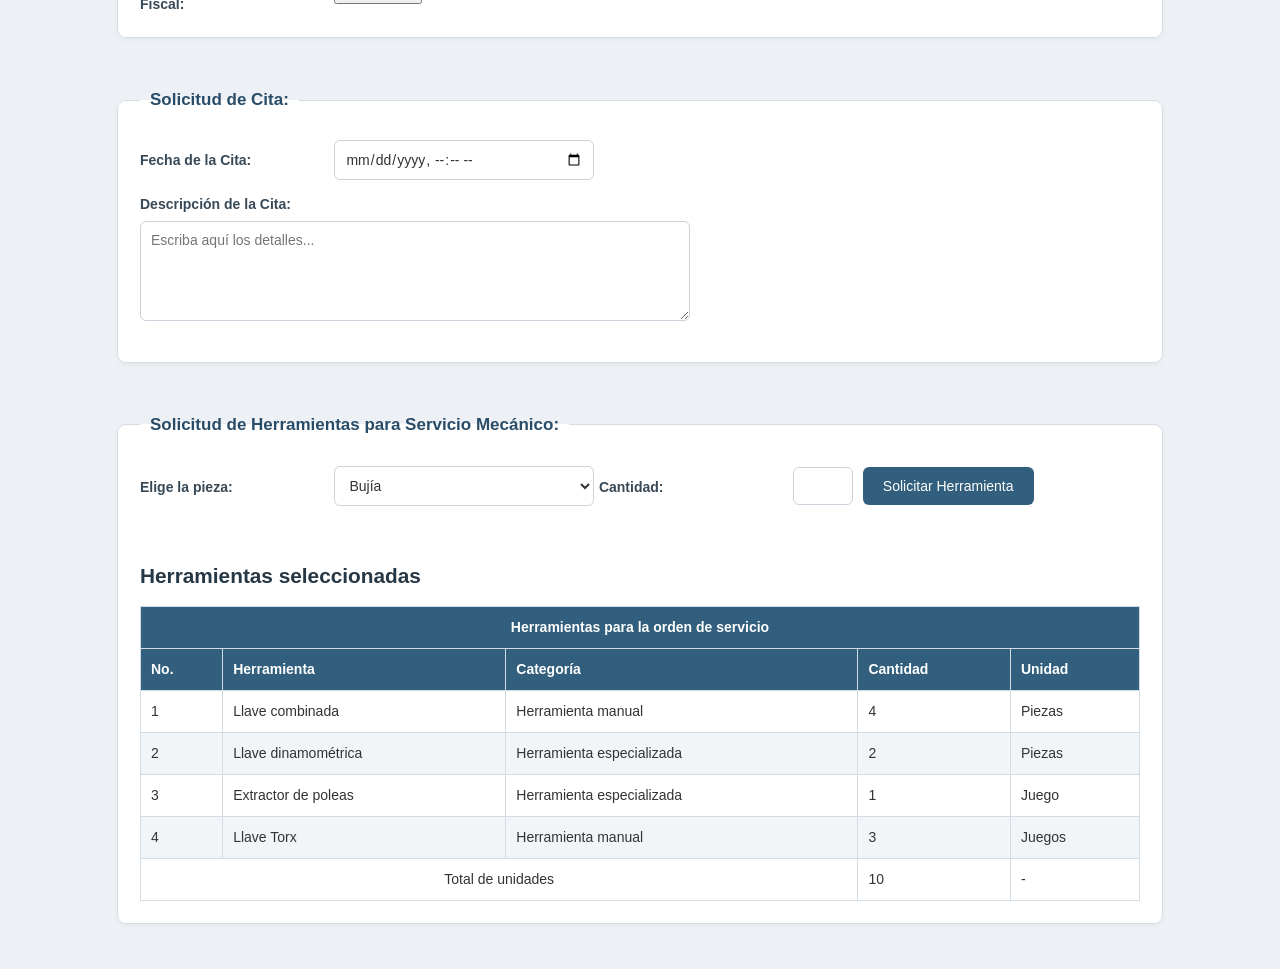
==== commit ea1fcead: "feat:  archivos y ejercicios de practica 04" ====
--- a/practica 04/registro.html
+++ b/practica 04/registro.html
@@ -1,11 +1,21 @@
+
 <!DOCTYPE html>
 <html lang="es">
+
 <head>
     <meta charset="UTF-8">
     <meta name="viewport" content="width=device-width, initial-scale=1.0">
+
     <title>MecaGest: Formulario de Registro de Nuevos Usuarios - 20854</title>
+    <link rel="icon" type="image/x-icon" href="favicon.svg">
+
+    <!-- Archivo CSS externo -->
+    <link rel="stylesheet" href="css/styles.css">
+
 </head>
+
 <body>
+
     <header>
         <h1>MecaGest</h1>
         <h2>Registro de Nuevos Usuarios</h2>
@@ -13,12 +23,16 @@
     </header>
 
     <main>
+
         <!-- Formulario Principal de Registro -->
+
         <form action="" method="POST">
+
             <fieldset>
                 <legend>Datos Personales</legend>
 
                 <label for="tituloCortesia">Título de Cortesía:</label>
+
                 <select id="tituloCortesia">
                     <option value="Sr">Sr.</option>
                     <option value="Sra">Sra.</option>
@@ -28,31 +42,39 @@
                     <option value="Mtro">Mtro.</option>
                     <option value="Ninguno">Ninguno</option>
                 </select>
+
                 <br>
 
                 <label for="nombre">Nombre:</label>
                 <input type="text" id="nombre" placeholder="Rubén" required>
+
                 <br>
 
                 <label for="apPaterno">Apellido Paterno:</label>
                 <input type="text" id="apPaterno" placeholder="Morales" required>
+
                 <br>
 
                 <label for="apMaterno">Apellido Materno:</label>
                 <input type="text" id="apMaterno" placeholder="Reyes">
+
                 <br>
 
                 <label for="genero">Género:</label>
+
                 <select id="genero">
                     <option value="F">Femenino</option>
                     <option value="M" selected>Masculino</option>
                     <option value="X">Prefiero no decirlo</option>
                 </select>
+
                 <br>
 
                 <label for="fechaNacimiento">Fecha de Nacimiento:</label>
                 <input type="date" id="fechaNacimiento" required>
-                <br>
+
+                <br>
+
             </fieldset>
 
             <br>
@@ -62,16 +84,22 @@
 
                 <label for="email">Correo Electrónico:</label>
                 <input type="email" id="email" placeholder="ruben@ejemplo.com" required>
+
                 <br>
 
                 <label for="numTelefonico">Número Telefónico:</label>
                 <input type="tel" id="numTelefonico" placeholder="(+52) 7641033824">
+
                 <br>
 
                 <label for="horarioContactoInicio">Favor de contactar en el horario:</label>
+
                 <input type="time" id="horarioContactoInicio" value="09:00">
+
                 <span>a</span>
+
                 <input type="time" id="horarioContactoFin" value="18:00">
+
             </fieldset>
 
             <br>
@@ -81,15 +109,19 @@
 
                 <label for="usuario">Usuario:</label>
                 <input type="text" id="usuario" placeholder="rubenmorales" required>
+
                 <br>
 
                 <label for="contrasena">Contraseña:</label>
                 <input type="password" id="contrasena" placeholder="**********" required>
+
                 <br>
 
                 <label for="confirmarContrasena">Confirmar contraseña:</label>
                 <input type="password" id="confirmarContrasena" placeholder="**********" required>
-                <br>
+
+                <br>
+
             </fieldset>
 
             <br>
@@ -99,289 +131,352 @@
 
                 <label for="direccion">Dirección:</label>
                 <input type="text" id="direccion" placeholder="Calle, Número, Colonia, Ciudad, Estado, Código Postal">
+
                 <br>
 
                 <label for="pais">País:</label>
                 <input type="text" id="pais" placeholder="México">
+
                 <br>
 
                 <label for="estado">Estado:</label>
                 <input type="text" id="estado" placeholder="Puebla">
+
                 <br>
 
                 <label for="ciudad">Ciudad:</label>
                 <input type="text" id="ciudad" placeholder="Huauchinango">
+
                 <br>
 
                 <label for="codigoPostal">Código Postal:</label>
                 <input type="text" id="codigoPostal" placeholder="73160">
+
             </fieldset>
 
             <br>
 
             <input type="checkbox" id="validado" required>
-            <label for="validado">Acepto los términos y condiciones del uso de la plataforma MecaGest.</label>
+
+            <label for="validado">
+                Acepto los términos y condiciones del uso de la plataforma MecaGest.
+            </label>
+
             <br><br>
 
             <input type="submit" value="Enviar Solicitud">
+
             <input type="reset" value="Limpiar Formulario">
+
         </form>
 
-        <br><hr><br>
-
-        <h4>Estos son para futuro uso, no son parte del Formulario de Registro de Usuarios.</h4>
-        
+        <br>
+        <hr>
+        <br>
+
+        <h4>
+            Estos son para futuro uso, no son parte del Formulario de Registro de Usuarios.
+        </h4>
+
         <form>
+
             <!-- Visualización de Citas -->
+
             <fieldset>
                 <legend>Visualización de Citas por Mes:</legend>
+
                 <label for="mesCitas">Por favor, elige el mes:</label>
+
                 <input type="month" id="mesCitas">
+
                 <button type="button" id="verCitas">Ver Citas</button>
+
                 <br><br>
 
                 <h4>Las citas programadas para el mes elegido son:</h4>
-                <br>
-
-                <table style="border: 1px solid black; border-collapse: collapse; width: 100%;">
+
+                <br>
+
+                <table>
+
                     <thead>
                         <tr>
-                            <th style="border: 1px solid black; padding: 8px;">No.</th>
-                            <th style="border: 1px solid black; padding: 8px;">Nombre</th>
-                            <th style="border: 1px solid black; padding: 8px;">Descripción</th>
-                            <th style="border: 1px solid black; padding: 8px;">Fecha Programada</th>
-                            <th style="border: 1px solid black; padding: 8px;">Estatus Actual</th>
+                            <th>No.</th>
+                            <th>Nombre</th>
+                            <th>Descripción</th>
+                            <th>Fecha Programada</th>
+                            <th>Estatus Actual</th>
                         </tr>
                     </thead>
+
                     <tbody>
-                        <tr>
-                            <td style="border: 1px solid black; padding: 8px;">1.</td>
-                            <td style="border: 1px solid black; padding: 8px;">Cita de entrega de unidad reparada con el cliente: Mauricio Mejía, Unidad: Volkswagen, Jetta 2020</td>
-                            <td style="border: 1px solid black; padding: 8px;">Se realizó un cambio de bujías, la unidad está lista para entrega.</td>
-                            <td style="border: 1px solid black; padding: 8px;">10 de Octubre de 2026</td>
-                            <td style="border: 1px solid black; padding: 8px;">Atendida</td>
-                        </tr>
-                        <tr>
-                            <td style="border: 1px solid black; padding: 8px;">2.</td>
-                            <td style="border: 1px solid black; padding: 8px;">Cita de valoración con el cliente: Bertha Hdz Aranda, Unidad: Renault, Duster 2022</td>
-                            <td style="border: 1px solid black; padding: 8px;">El cliente solicita una revisión del cuerpo de aceleración de la unidad para posible mantenimiento correctivo.</td>
-                            <td style="border: 1px solid black; padding: 8px;">16 de Octubre de 2026</td>
-                            <td style="border: 1px solid black; padding: 8px;">Programada</td>
-                        </tr>
-                        <tr>
-                            <td style="border: 1px solid black; padding: 8px;">3.</td>
-                            <td style="border: 1px solid black; padding: 8px;">Cita de valoración con el cliente: Mauricio Mejía, Unidad: Volkswagen, Jetta 2020</td>
-                            <td style="border: 1px solid black; padding: 8px;">A la unidad se le hicieron cambio de bujías, pero el cliente reporta un sonido extraño.</td>
-                            <td style="border: 1px solid black; padding: 8px;">17 de Octubre de 2026</td>
-                            <td style="border: 1px solid black; padding: 8px;">Programada</td>
-                        </tr>
-                        <tr>
-                            <td style="border: 1px solid black; padding: 8px;">4.</td>
-                            <td style="border: 1px solid black; padding: 8px;">Cita de valoración con la cliente: Alejandra Romero, Unidad: Toyota, Hilux 2012</td>
-                            <td style="border: 1px solid black; padding: 8px;">El cliente solicita una revisión del cuerpo de aceleración de la unidad para posible mantenimiento correctivo.</td>
-                            <td style="border: 1px solid black; padding: 8px;">16 de Octubre de 2026</td>
-                            <td style="border: 1px solid black; padding: 8px;">Cancelada</td>
-                        </tr>
-                        <tr>
-                            <td style="border: 1px solid black; padding: 8px;">5.</td>
-                            <td style="border: 1px solid black; padding: 8px;">Cita de valoración con la cliente: Alejandra Romero, Unidad: Toyota, Hilux 2012</td>
-                            <td style="border: 1px solid black; padding: 8px;">El cliente solicita una revisión del cuerpo de aceleración de la unidad para posible mantenimiento correctivo.</td>
-                            <td style="border: 1px solid black; padding: 8px;">20 de Octubre de 2026</td>
-                            <td style="border: 1px solid black; padding: 8px;">Reprogramada</td>
-                        </tr>
+
+                        <tr>
+                            <td>1.</td>
+                            <td>Cita de entrega de unidad reparada con el cliente: Mauricio Mejía, Unidad: Volkswagen, Jetta 2020</td>
+                            <td>Se realizó un cambio de bujías, la unidad está lista para entrega.</td>
+                            <td>10 de Octubre de 2026</td>
+                            <td>Atendida</td>
+                        </tr>
+
+                        <tr>
+                            <td>2.</td>
+                            <td>Cita de valoración con el cliente: Bertha Hdz Aranda, Unidad: Renault, Duster 2022</td>
+                            <td>El cliente solicita una revisión del cuerpo de aceleración de la unidad para posible mantenimiento correctivo.</td>
+                            <td>16 de Octubre de 2026</td>
+                            <td>Programada</td>
+                        </tr>
+
+                        <tr>
+                            <td>3.</td>
+                            <td>Cita de valoración con el cliente: Mauricio Mejía, Unidad: Volkswagen, Jetta 2020</td>
+                            <td>A la unidad se le hicieron cambio de bujías, pero el cliente reporta un sonido extraño.</td>
+                            <td>17 de Octubre de 2026</td>
+                            <td>Programada</td>
+                        </tr>
+
+                        <tr>
+                            <td>4.</td>
+                            <td>Cita de valoración con la cliente: Alejandra Romero, Unidad: Toyota, Hilux 2012</td>
+                            <td>El cliente solicita una revisión del cuerpo de aceleración de la unidad para posible mantenimiento correctivo.</td>
+                            <td>16 de Octubre de 2026</td>
+                            <td>Cancelada</td>
+                        </tr>
+
+                        <tr>
+                            <td>5.</td>
+                            <td>Cita de valoración con la cliente: Alejandra Romero, Unidad: Toyota, Hilux 2012</td>
+                            <td>El cliente solicita una revisión del cuerpo de aceleración de la unidad para posible mantenimiento correctivo.</td>
+                            <td>20 de Octubre de 2026</td>
+                            <td>Reprogramada</td>
+                        </tr>
+
                     </tbody>
+
                 </table>
+
             </fieldset>
 
             <br>
 
             <!-- Configuraciones de Interfaz -->
+
             <fieldset>
                 <legend>Configuraciones de la Interfaz:</legend>
+
                 <label for="fontColor">Color de la fuente:</label>
                 <input type="color" id="fontColor">
-                <br>
+
+                <br>
+
                 <label for="backgroundColor">Color de Fondo:</label>
                 <input type="color" id="backgroundColor" value="#CCCCCC">
+
             </fieldset>
 
             <br>
 
             <!-- Configuraciones de Perfil -->
+
             <fieldset>
                 <legend>Configuraciones de Mi Cuenta/Perfil:</legend>
+
                 <label for="userPhoto">Foto de Perfil:</label>
                 <input type="file" id="userPhoto" accept="image/*">
-                <input type="image" id="buttonNext" src="assets/images/cat-cat-dance.gif" alt="Siguiente" width="50" height="50">
+
+                <input
+                    type="image"
+                    id="buttonNext"
+                    src="assets/images/cat-cat-dance.gif"
+                    alt="Siguiente"
+                    width="50"
+                    height="50"
+                >
+
                 <input type="hidden" id="userIdProfile" name="userId" value="20854">
+
             </fieldset>
 
             <br>
 
             <!-- Datos Fiscales -->
+
             <fieldset>
                 <legend>Datos Fiscales:</legend>
+
                 <label for="rfc">Registro Federal de Causantes (RFC):</label>
                 <input type="text" id="rfc" maxlength="13" placeholder="MORRXXXXXX">
-                <br>
+
+                <br>
+
                 <label for="fiscalSituation">Constancia de Situación Fiscal:</label>
                 <input type="file" id="fiscalSituation" accept=".pdf">
+
                 <input type="hidden" id="userIdFiscal" name="userId" value="20854">
+
             </fieldset>
 
             <br>
 
             <!-- Solicitud de Cita -->
+
             <fieldset>
                 <legend>Solicitud de Cita:</legend>
+
                 <label for="dateAppointment">Fecha de la Cita:</label>
                 <input type="datetime-local" id="dateAppointment">
-                <br>
+
+                <br>
+
                 <label for="descriptionText">Descripción de la Cita:</label>
-                <br>
-                <textarea id="descriptionText" rows="4" cols="50" placeholder="Escriba aquí los detalles..."></textarea>
+
+                <br>
+
+                <textarea
+                    id="descriptionText"
+                    rows="4"
+                    cols="50"
+                    placeholder="Escriba aquí los detalles..."
+                ></textarea>
+
             </fieldset>
 
             <br>
 
             <!-- Solicitud de Herramientas / Piezas con la Tabla Adentro -->
+
             <fieldset>
                 <legend>Solicitud de Herramientas para Servicio Mecánico:</legend>
+
                 <label for="toolName">Elige la pieza:</label>
+
                 <select id="toolName">
+
                     <option value="bujia">Bujía</option>
+
                     <optgroup label="Piezas de Motor">
                         <option value="bujias">Bujías</option>
                         <option value="pistones">Pistones</option>
                         <option value="valvulas">Válvulas</option>
                     </optgroup>
+
                     <optgroup label="Piezas de Transmisión">
                         <option value="embrague">Kit de Embrague</option>
                         <option value="engranes">Engranes</option>
                         <option value="flecha">Flecha Homocinética</option>
                     </optgroup>
+
                     <optgroup label="Piezas de Suspensión">
                         <option value="amortiguadores">Amortiguadores</option>
                         <option value="resortes">Resortes</option>
                         <option value="rotulas">Rótulas</option>
                     </optgroup>
+
                     <optgroup label="Llaves y Herramientas Especializadas">
                         <option value="llave_combinada">Llave combinada</option>
                         <option value="llave_dinamometrica">Llave dinamométrica</option>
                         <option value="extractor_poleas">Extractor de poleas</option>
                         <option value="llave_torx">Llave Torx</option>
                     </optgroup>
+
                 </select>
 
                 <label for="cantidadHerramienta">Cantidad:</label>
-                <input type="number" id="cantidadHerramienta" name="cantidad" style="width: 60px;">
+
+                <input
+                    type="number"
+                    id="cantidadHerramienta"
+                    name="cantidad"
+                    style="width: 60px;"
+                >
 
                 <button type="button">Solicitar Herramienta</button>
 
                 <br><br>
 
                 <!-- TABLA DENTRO DEL FIELDSET -->
-                <h2 style="font-family: Arial, sans-serif; font-size: 1.3em; margin-bottom: 5px;"> Herramientas seleccionadas</h2>
-
-                <table style="border: 1px solid black; border-collapse: collapse; font-family: Arial, sans-serif; font-size: 14px;">
+
+                <h2 style="font-family: Arial, sans-serif; font-size: 1.3em; margin-bottom: 5px;">
+                    Herramientas seleccionadas
+                </h2>
+
+                <table>
+
                     <thead>
-                        <tr>
-                            <th colspan="5" style="border: 1px solid black; padding: 4px 10px; font-weight: bold; text-align: center;">
+
+                        <tr>
+                            <th colspan="5" style="text-align: center;">
                                 Herramientas para la orden de servicio
                             </th>
                         </tr>
-                        <tr>
-                            <th style="border: 1px solid black; padding: 4px 8px; text-align: left;">No.</th>
-                            <th style="border: 1px solid black; padding: 4px 15px; text-align: center;">Herramienta</th>
-                            <th style="border: 1px solid black; padding: 4px 15px; text-align: center;">Categoría</th>
-                            <th style="border: 1px solid black; padding: 4px 8px; text-align: center;">Cantidad</th>
-                            <th style="border: 1px solid black; padding: 4px 8px; text-align: center;">Unidad</th>
-                        </tr>
+
+                        <tr>
+                            <th>No.</th>
+                            <th>Herramienta</th>
+                            <th>Categoría</th>
+                            <th>Cantidad</th>
+                            <th>Unidad</th>
+                        </tr>
+
                     </thead>
+
                     <tbody>
-                        <tr>
-                            <td style="border: 1px solid black; padding: 4px 8px; text-align: left; font-weight: bold;">1</td>
-                            <td style="border: 1px solid black; padding: 4px 15px; font-weight: bold;">Llave combinada</td>
-                            <td style="border: 1px solid black; padding: 4px 15px; font-weight: bold;">Herramienta manual</td>
-                            <td style="border: 1px solid black; padding: 4px 8px; text-align: left;">4</td>
-                            <td style="border: 1px solid black; padding: 4px 8px; font-weight: bold;">Piezas</td>
-                        </tr>
-                        <tr>
-                            <td style="border: 1px solid black; padding: 4px 8px; text-align: left; font-weight: bold;">2</td>
-                            <td style="border: 1px solid black; padding: 4px 15px; font-weight: bold;">Llave dinamométrica</td>
-                            <td style="border: 1px solid black; padding: 4px 15px; font-weight: bold;">Herramienta especializada</td>
-                            <td style="border: 1px solid black; padding: 4px 8px; text-align: left;">2</td>
-                            <td style="border: 1px solid black; padding: 4px 8px; font-weight: bold;">Piezas</td>
-                        </tr>
-                        <tr>
-                            <td style="border: 1px solid black; padding: 4px 8px; text-align: left; font-weight: bold;">3</td>
-                            <td style="border: 1px solid black; padding: 4px 15px; font-weight: bold;">Extractor de poleas</td>
-                            <td style="border: 1px solid black; padding: 4px 15px; font-weight: bold;">Herramienta especializada</td>
-                            <td style="border: 1px solid black; padding: 4px 8px; text-align: left;">1</td>
-                            <td style="border: 1px solid black; padding: 4px 8px; font-weight: bold;">Juego</td>
-                        </tr>
-                        <tr>
-                            <td style="border: 1px solid black; padding: 4px 8px; text-align: left; font-weight: bold;">4</td>
-                            <td style="border: 1px solid black; padding: 4px 15px; font-weight: bold;">Llave Torx</td>
-                            <td style="border: 1px solid black; padding: 4px 15px; font-weight: bold;">Herramienta manual</td>
-                            <td style="border: 1px solid black; padding: 4px 8px; text-align: left;">3</td>
-                            <td style="border: 1px solid black; padding: 4px 8px; font-weight: bold;">Juegos</td>
-                        </tr>
-                        <tr>
-                            <td colspan="3" style="border: 1px solid black; padding: 4px 15px; text-align: center; font-weight: bold;">
+
+                        <tr>
+                            <td>1</td>
+                            <td>Llave combinada</td>
+                            <td>Herramienta manual</td>
+                            <td>4</td>
+                            <td>Piezas</td>
+                        </tr>
+
+                        <tr>
+                            <td>2</td>
+                            <td>Llave dinamométrica</td>
+                            <td>Herramienta especializada</td>
+                            <td>2</td>
+                            <td>Piezas</td>
+                        </tr>
+
+                        <tr>
+                            <td>3</td>
+                            <td>Extractor de poleas</td>
+                            <td>Herramienta especializada</td>
+                            <td>1</td>
+                            <td>Juego</td>
+                        </tr>
+
+                        <tr>
+                            <td>4</td>
+                            <td>Llave Torx</td>
+                            <td>Herramienta manual</td>
+                            <td>3</td>
+                            <td>Juegos</td>
+                        </tr>
+
+                        <tr>
+                            <td colspan="3" style="text-align: center;">
                                 Total de unidades
                             </td>
-                            <td style="border: 1px solid black; padding: 4px 8px; text-align: left;">10</td>
-                            <td style="border: 1px solid black; padding: 4px 8px; text-align: left;">-</td>
-                        </tr>
+
+                            <td>10</td>
+                            <td>-</td>
+                        </tr>
+
                     </tbody>
+
                 </table>
-            </fieldset>
+
+            </fieldset>
+
         </form>
+
     </main>
 
-    <!-- Script de JavaScript solicitado para la práctica -->
-    <script>
-        // 1. Imprimir el mensaje en la consola de depuración
-        console.log("Hola Mundo , desde JavaScript");
-
-        // 2. Validar la fecha de nacimiento para indicar si es menor o mayor de edad
-        const inputFechaNacimiento = document.getElementById('fechaNacimiento');
-
-        // Creamos un elemento <p> dinámico para mostrar el resultado debajo del input
-        const mensajeEdad = document.createElement('p');
-        mensajeEdad.style.fontWeight = 'bold';
-        mensajeEdad.style.marginTop = '5px';
-        inputFechaNacimiento.parentNode.insertBefore(mensajeEdad, inputFechaNacimiento.nextSibling);
-
-        inputFechaNacimiento.addEventListener('change', function() {
-            const valorFecha = this.value;
-            
-            if (!valorFecha) {
-                mensajeEdad.textContent = "";
-                return;
-            }
-
-            const fechaNac = new Date(valorFecha);
-            const hoy = new Date();
-
-            let edad = hoy.getFullYear() - fechaNac.getFullYear();
-            const mes = hoy.getMonth() - fechaNac.getMonth();
-
-            // Ajustar si aún no cumple años en el año actual
-            if (mes < 0 || (mes === 0 && hoy.getDate() < fechaNac.getDate())) {
-                edad--;
-            }
-
-            // Renderizar el mensaje según la edad calculada
-            if (edad >= 18) {
-                mensajeEdad.textContent = `✔ Edad: ${edad} años. El usuario es MAYOR de edad.`;
-                mensajeEdad.style.color = '#2e7d32'; // Verde
-            } else {
-                mensajeEdad.textContent = `✖ Edad: ${edad} años. El usuario es MENOR de edad.`;
-                mensajeEdad.style.color = '#c62828'; // Rojo
-            }
-        });
-    </script>
+    <!-- Archivo JavaScript externo -->
+
+    <script src="js/script.js"></script>
+
 </body>
-</html>+
+</html>
--- a/practica 04/css/styles.css
+++ b/practica 04/css/styles.css
@@ -0,0 +1,395 @@
+
+/* ==========================================
+   ESTILOS GENERALES DE MECAGEST
+========================================== */
+
+* {
+    box-sizing: border-box;
+}
+
+body {
+    font-family: Arial, sans-serif;
+    background-color: #edf1f5;
+    color: #333333;
+    margin: 0;
+    padding: 20px;
+    line-height: 1.5;
+}
+
+
+/* ==========================================
+   ENCABEZADO
+========================================== */
+
+header {
+    background-color: #263746;
+    color: white;
+    text-align: center;
+    padding: 25px;
+    border-radius: 10px;
+    margin-bottom: 30px;
+    box-shadow: 0 3px 8px rgba(0, 0, 0, 0.12);
+}
+
+header h1 {
+    font-size: 30px;
+    margin: 0 0 5px;
+    color: white;
+}
+
+header h2 {
+    font-size: 21px;
+    margin: 5px;
+    color: white;
+}
+
+header p {
+    color: #e0e7ed;
+    margin-bottom: 0;
+}
+
+
+/* ==========================================
+   CONTENIDO PRINCIPAL
+========================================== */
+
+main {
+    max-width: 1050px;
+    margin: auto;
+}
+
+
+/* ==========================================
+   APARTADOS DEL FORMULARIO
+========================================== */
+
+fieldset {
+    background-color: white;
+    border: 1px solid #d4dce4;
+    border-radius: 9px;
+    padding: 22px;
+    margin-bottom: 25px;
+    box-shadow: 0 2px 5px rgba(0, 0, 0, 0.04);
+}
+
+legend {
+    color: #294c68;
+    font-weight: bold;
+    font-size: 17px;
+    padding: 0 10px;
+}
+
+
+/* ==========================================
+   ETIQUETAS
+========================================== */
+
+label {
+    display: inline-block;
+    width: 190px;
+    font-weight: bold;
+    font-size: 14px;
+    color: #374957;
+    vertical-align: middle;
+}
+
+label[for="validado"] {
+    width: auto;
+}
+
+
+/* ==========================================
+   CAMPOS DE ENTRADA
+========================================== */
+
+input[type="text"],
+input[type="email"],
+input[type="tel"],
+input[type="password"],
+input[type="date"],
+input[type="time"],
+input[type="month"],
+input[type="number"],
+input[type="datetime-local"],
+select,
+textarea {
+    font-family: Arial, sans-serif;
+    font-size: 14px;
+    color: #333333;
+    background-color: #ffffff;
+    border: 1px solid #cbd3dc;
+    border-radius: 6px;
+    padding: 10px;
+    margin: 5px 0 12px;
+    transition: border-color 0.2s;
+}
+
+
+/* Campos de texto */
+
+input[type="text"],
+input[type="email"],
+input[type="tel"],
+input[type="password"] {
+    width: 260px;
+    max-width: 100%;
+}
+
+
+/* Selectores */
+
+select {
+    width: 260px;
+    max-width: 100%;
+    cursor: pointer;
+}
+
+
+/* Campos de fecha */
+
+input[type="date"],
+input[type="month"],
+input[type="datetime-local"] {
+    width: 260px;
+    max-width: 100%;
+}
+
+
+/* Campos de hora */
+
+input[type="time"] {
+    width: 135px;
+}
+
+
+/* Efecto al seleccionar un campo */
+
+input:focus,
+select:focus,
+textarea:focus {
+    outline: none;
+    border-color: #3478a3;
+    box-shadow: 0 0 4px rgba(52, 120, 163, 0.2);
+}
+
+
+/* ==========================================
+   CASILLAS, ARCHIVOS Y COLORES
+========================================== */
+
+input[type="checkbox"] {
+    accent-color: #315f7d;
+    cursor: pointer;
+    margin: 10px 5px;
+}
+
+input[type="file"] {
+    margin: 10px 0;
+    max-width: 100%;
+}
+
+input[type="color"] {
+    width: 55px;
+    height: 35px;
+    cursor: pointer;
+    vertical-align: middle;
+    margin: 5px 0 12px;
+}
+
+
+/* ==========================================
+   BOTONES
+========================================== */
+
+button,
+input[type="submit"],
+input[type="reset"] {
+    background-color: #315f7d;
+    color: white;
+    border: none;
+    border-radius: 6px;
+    padding: 11px 20px;
+    margin: 8px 5px;
+    font-size: 14px;
+    cursor: pointer;
+    transition: background-color 0.2s;
+}
+
+button:hover,
+input[type="submit"]:hover {
+    background-color: #24465e;
+}
+
+input[type="reset"] {
+    background-color: #777777;
+}
+
+input[type="reset"]:hover {
+    background-color: #555555;
+}
+
+
+/* ==========================================
+   ÁREA DE TEXTO
+========================================== */
+
+textarea {
+    width: 100%;
+    max-width: 550px;
+    min-height: 100px;
+    resize: vertical;
+}
+
+
+/* ==========================================
+   TABLAS
+========================================== */
+
+table {
+    width: 100%;
+    border-collapse: collapse;
+    margin-top: 15px;
+    background-color: white;
+    font-size: 14px;
+}
+
+th {
+    background-color: #315f7d;
+    color: white;
+    font-weight: bold;
+}
+
+th,
+td {
+    border: 1px solid #d3dce4;
+    padding: 10px;
+    text-align: left;
+}
+
+td {
+    color: #333333;
+}
+
+/* Colores alternados en las filas */
+
+tbody tr:nth-child(even) {
+    background-color: #f1f5f8;
+}
+
+/* Efecto al pasar el cursor */
+
+tbody tr:hover {
+    background-color: #e8f0f5;
+}
+
+
+/* ==========================================
+   TÍTULOS Y SEPARADORES
+========================================== */
+
+h2,
+h4 {
+    color: #263746;
+}
+
+hr {
+    border: none;
+    border-top: 1px solid #cbd3dc;
+    margin: 30px 0;
+}
+
+
+/* ==========================================
+   IMAGEN DE PERFIL
+========================================== */
+
+input[type="image"] {
+    vertical-align: middle;
+    margin: 10px;
+    cursor: pointer;
+}
+
+
+/* ==========================================
+   MENSAJE DE EDAD
+========================================== */
+
+#fechaNacimiento + p {
+    font-size: 14px;
+    margin-left: 190px;
+    margin-top: 0;
+    margin-bottom: 15px;
+}
+
+
+/* ==========================================
+   ADAPTACIÓN PARA CELULARES
+========================================== */
+
+@media screen and (max-width: 600px) {
+
+    body {
+        padding: 10px;
+    }
+
+    header {
+        padding: 18px;
+    }
+
+    header h1 {
+        font-size: 26px;
+    }
+
+    header h2 {
+        font-size: 18px;
+    }
+
+    fieldset {
+        padding: 15px;
+        overflow-x: auto;
+    }
+
+    label {
+        width: 100%;
+        margin-bottom: 3px;
+    }
+
+    label[for="validado"] {
+        width: auto;
+    }
+
+    input[type="text"],
+    input[type="email"],
+    input[type="tel"],
+    input[type="password"],
+    input[type="date"],
+    input[type="month"],
+    input[type="datetime-local"],
+    select {
+        width: 100%;
+    }
+
+    input[type="time"] {
+        width: 125px;
+    }
+
+    #fechaNacimiento + p {
+        margin-left: 0;
+    }
+
+    textarea {
+        width: 100%;
+    }
+
+    table {
+        min-width: 550px;
+        font-size: 12px;
+    }
+
+    button,
+    input[type="submit"],
+    input[type="reset"] {
+        max-width: 100%;
+    }
+
+}
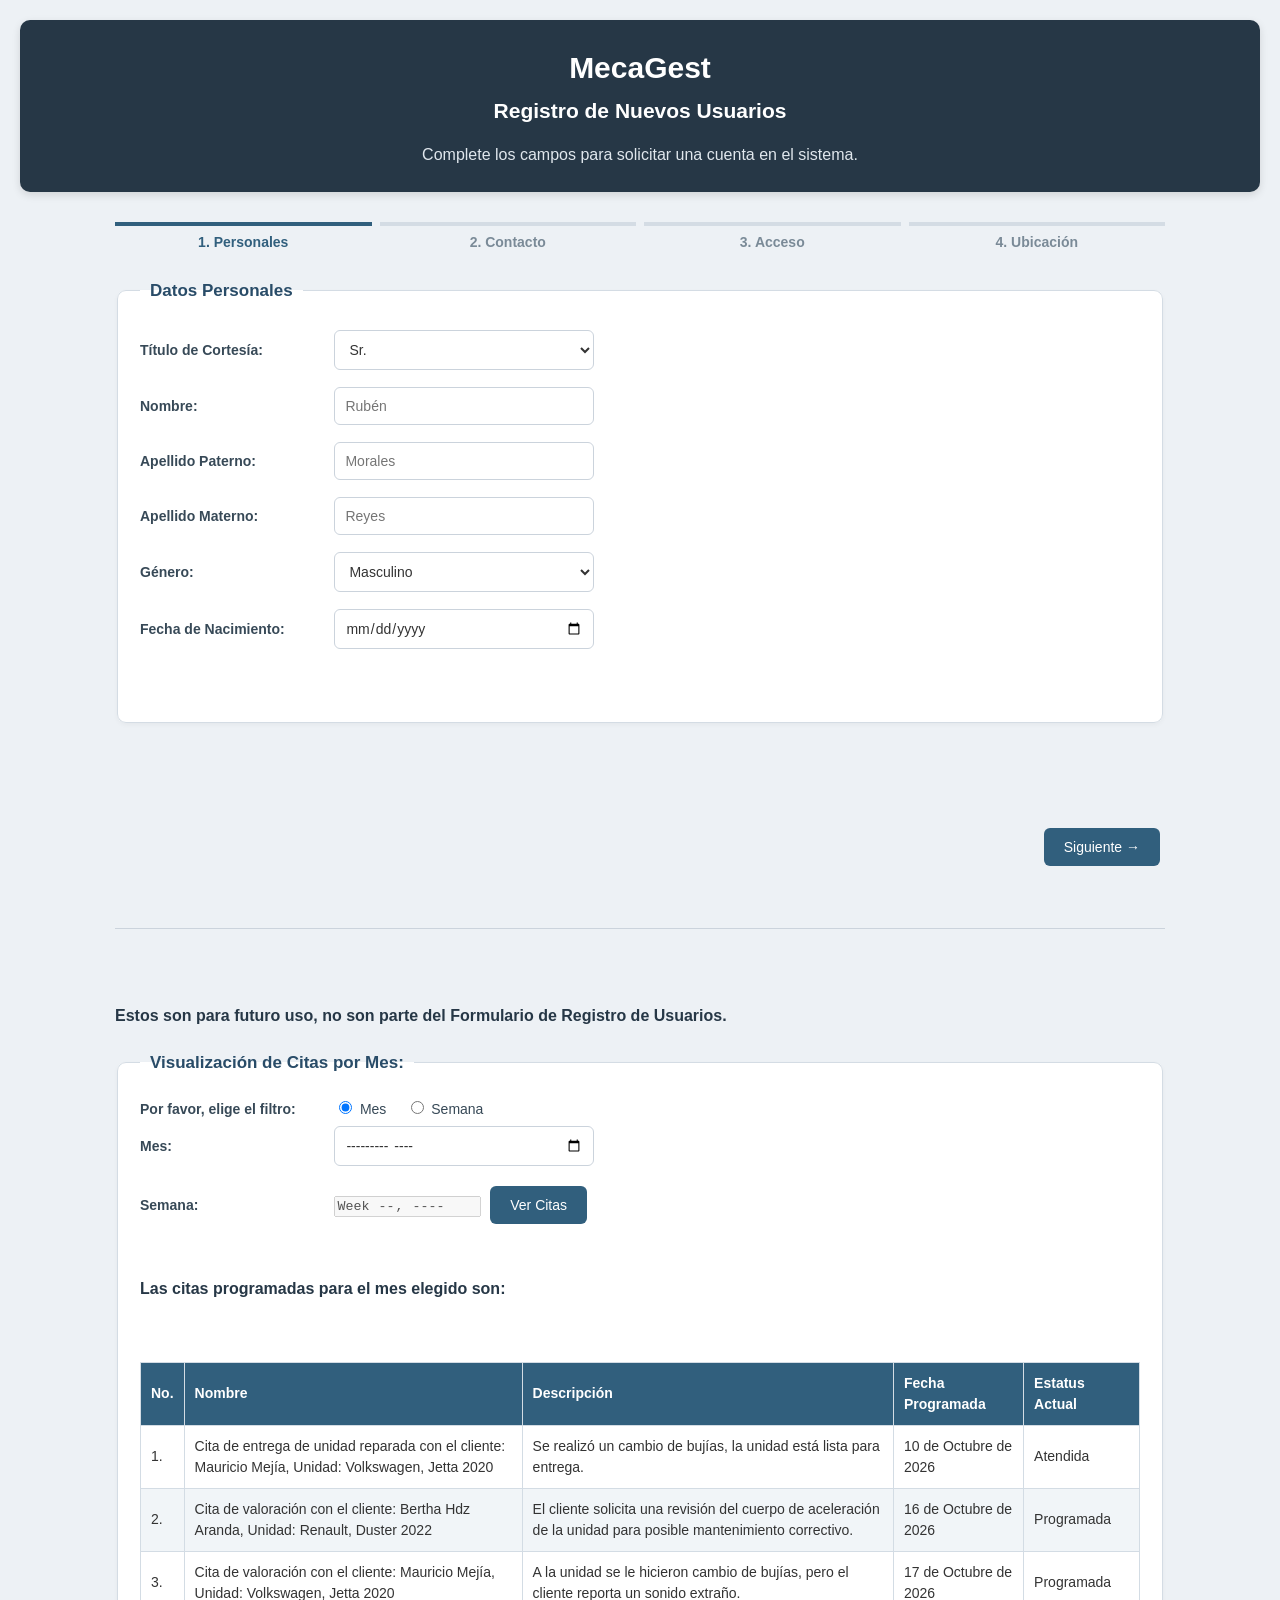
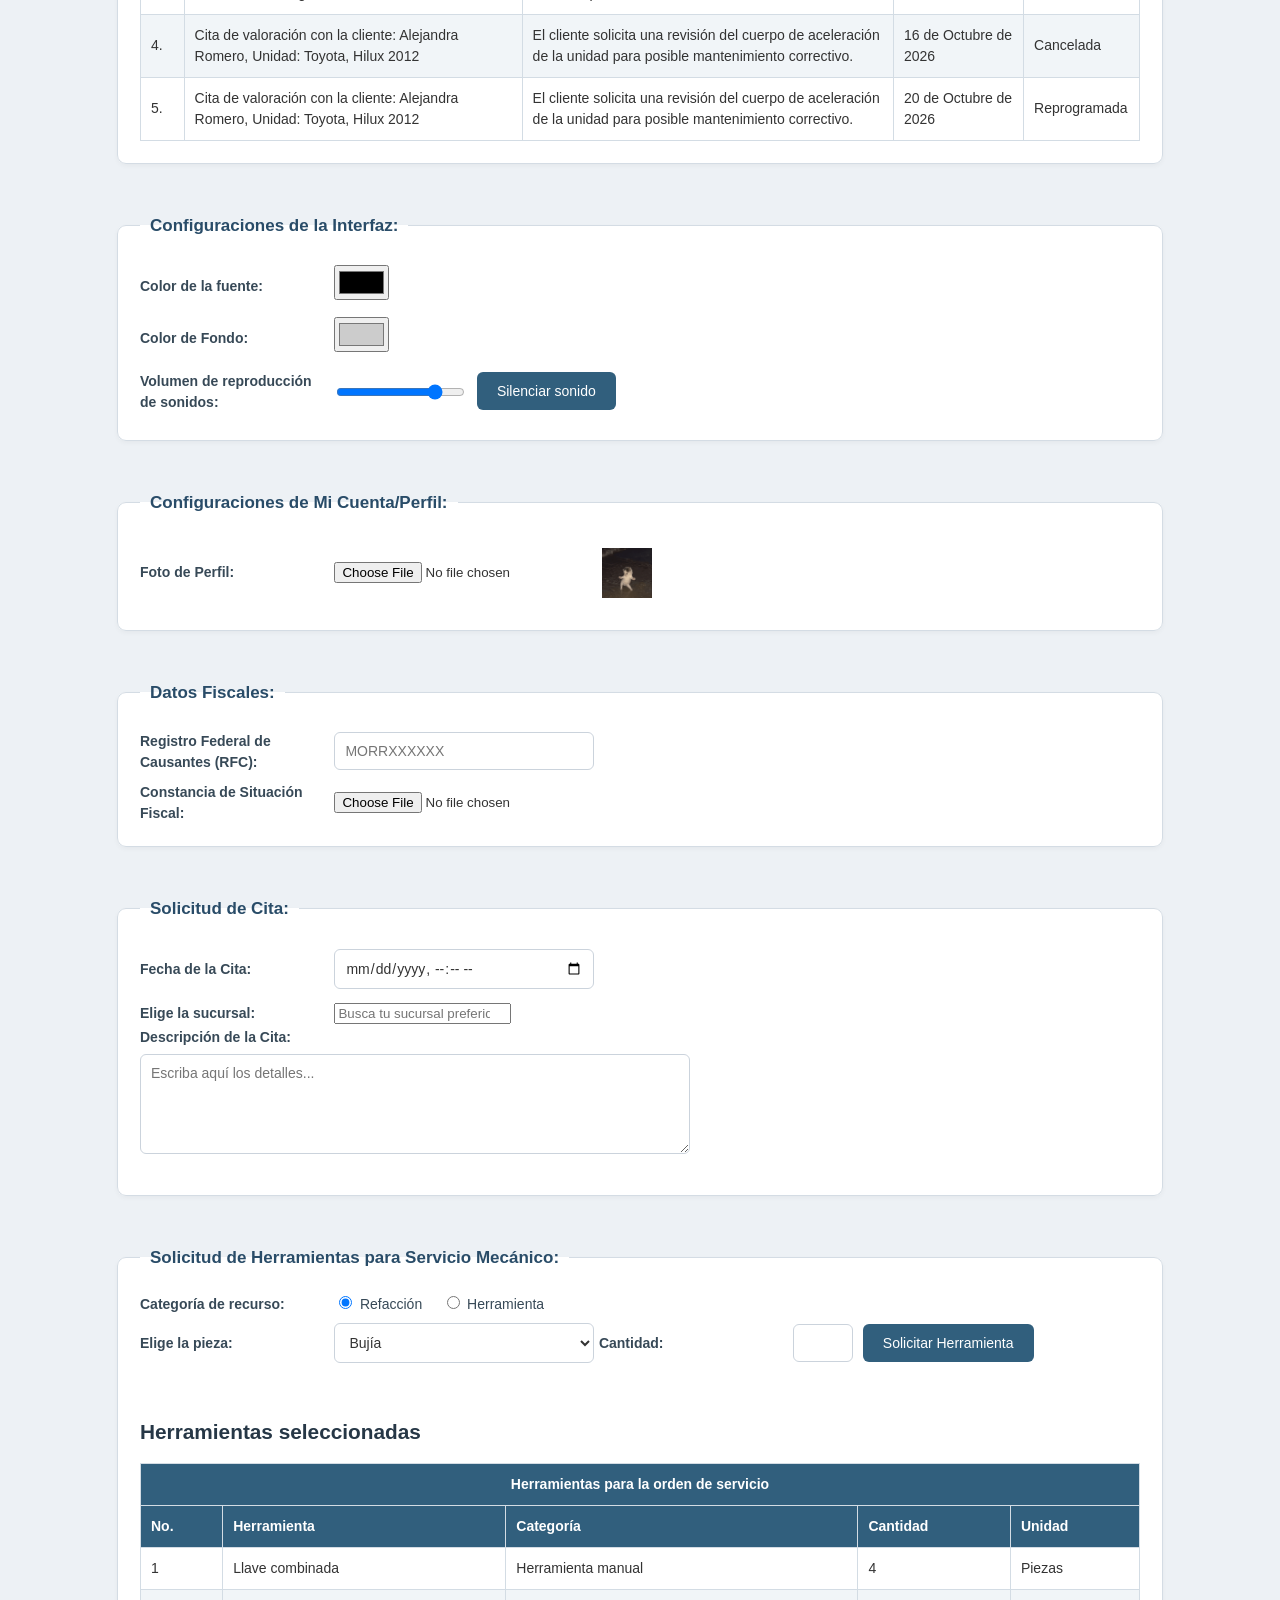
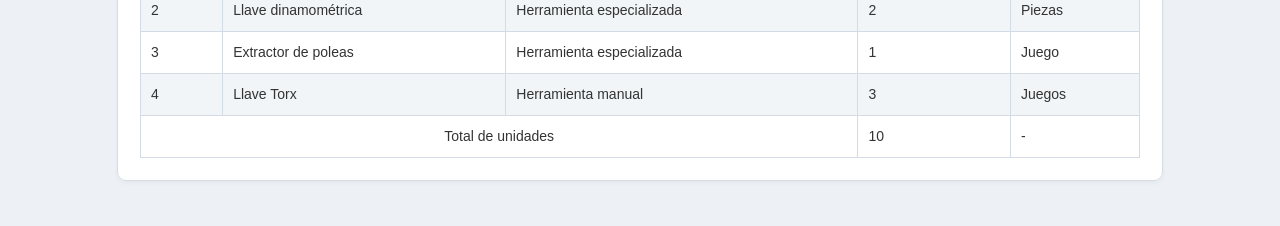
==== commit f8081b8f: "feat: add multi-step form with validation" ====
--- a/practica 04/registro.html
+++ b/practica 04/registro.html
@@ -24,11 +24,23 @@
 
     <main>
 
-        <!-- Formulario Principal de Registro -->
-
-        <form action="" method="POST">
-
-            <fieldset>
+        <!-- Indicador de pasos -->
+        <ol id="stepper" class="stepper">
+            <li class="active">Personales</li>
+            <li>Contacto</li>
+            <li>Acceso</li>
+            <li>Ubicación</li>
+        </ol>
+
+        <div id="mensajeExito" class="alert-success" role="status" hidden>
+            ✔ ¡Solicitud enviada correctamente! Revisaremos tus datos y te contactaremos pronto.
+        </div>
+
+        <!-- Formulario Principal de Registro (por pasos) -->
+
+        <form action="" method="POST" id="formRegistro" novalidate>
+
+            <fieldset class="step">
                 <legend>Datos Personales</legend>
 
                 <label for="tituloCortesia">Título de Cortesía:</label>
@@ -79,7 +91,7 @@
 
             <br>
 
-            <fieldset>
+            <fieldset class="step">
                 <legend>Datos de Contacto</legend>
 
                 <label for="email">Correo Electrónico:</label>
@@ -92,6 +104,11 @@
 
                 <br>
 
+                <label for="telefonoFijo">Teléfono Fijo:</label>
+                <input type="text" id="telefonoFijo" placeholder="Opcional">
+
+                <br>
+
                 <label for="horarioContactoInicio">Favor de contactar en el horario:</label>
 
                 <input type="time" id="horarioContactoInicio" value="09:00">
@@ -100,11 +117,29 @@
 
                 <input type="time" id="horarioContactoFin" value="18:00">
 
-            </fieldset>
-
-            <br>
-
-            <fieldset>
+                <h4>Redes Sociales</h4>
+
+                <input type="checkbox" id="chkFacebook">
+                <label for="urlFacebook" class="label-red">Facebook:</label>
+                <input type="url" id="urlFacebook" placeholder="https://www.facebook.com/usuario">
+
+                <br>
+
+                <input type="checkbox" id="chkLinkedin">
+                <label for="urlLinkedin" class="label-red">Linkedin:</label>
+                <input type="url" id="urlLinkedin" placeholder="https://www.linkedin.com/in/usuario">
+
+                <br>
+
+                <input type="checkbox" id="chkWhatsapp">
+                <label for="whatsAppQR" class="label-red">Whatsapp (cargar QR):</label>
+                <input type="file" id="whatsAppQR" accept="image/*">
+
+            </fieldset>
+
+            <br>
+
+            <fieldset class="step">
                 <legend>Datos de Acceso</legend>
 
                 <label for="usuario">Usuario:</label>
@@ -126,7 +161,7 @@
 
             <br>
 
-            <fieldset>
+            <fieldset class="step">
                 <legend>Datos de Ubicación</legend>
 
                 <label for="direccion">Dirección:</label>
@@ -150,23 +185,27 @@
                 <br>
 
                 <label for="codigoPostal">Código Postal:</label>
-                <input type="text" id="codigoPostal" placeholder="73160">
-
-            </fieldset>
-
-            <br>
-
-            <input type="checkbox" id="validado" required>
-
-            <label for="validado">
-                Acepto los términos y condiciones del uso de la plataforma MecaGest.
-            </label>
-
-            <br><br>
-
-            <input type="submit" value="Enviar Solicitud">
-
-            <input type="reset" value="Limpiar Formulario">
+                <input type="text" id="codigoPostal" maxlength="5" placeholder="73160">
+
+                <br>
+
+                <br>
+                <input type="checkbox" id="validado">
+                <label for="validado">
+                    Acepto los términos y condiciones del uso de la plataforma MecaGest.
+                </label>
+
+            </fieldset>
+
+        <!-- Navegación entre pasos -->
+        <div class="form-nav">
+            <button type="button" id="btnAnterior" class="btn-secondary">← Anterior</button>
+            <button type="button" id="btnSiguiente">Siguiente →</button>
+            <span id="accionesFinales" hidden>
+                <input type="submit" value="Enviar Solicitud">
+                <input type="reset" value="Limpiar Formulario">
+            </span>
+        </div>
 
         </form>
 
@@ -185,9 +224,22 @@
             <fieldset>
                 <legend>Visualización de Citas por Mes:</legend>
 
-                <label for="mesCitas">Por favor, elige el mes:</label>
-
+                <label>Por favor, elige el filtro:</label>
+
+                <input type="radio" name="filtroCitas" id="filtroMes" value="month" checked>
+                <label for="filtroMes" class="label-inline">Mes</label>
+                <input type="radio" name="filtroCitas" id="filtroSemana" value="week">
+                <label for="filtroSemana" class="label-inline">Semana</label>
+
+                <br>
+
+                <label for="mesCitas">Mes:</label>
                 <input type="month" id="mesCitas">
+
+                <br>
+
+                <label for="semanaCitas">Semana:</label>
+                <input type="week" id="semanaCitas" disabled>
 
                 <button type="button" id="verCitas">Ver Citas</button>
 
@@ -271,6 +323,12 @@
 
                 <label for="backgroundColor">Color de Fondo:</label>
                 <input type="color" id="backgroundColor" value="#CCCCCC">
+
+                <br>
+
+                <label for="soundsVolume">Volumen de reproducción de sonidos:</label>
+                <input type="range" id="soundsVolume" min="0" max="100" value="80">
+                <button type="button" id="muteSounds">Silenciar sonido</button>
 
             </fieldset>
 
@@ -328,6 +386,18 @@
 
                 <br>
 
+                <label for="sucursal">Elige la sucursal:</label>
+                <input list="listaSucursales" id="sucursal" placeholder="Busca tu sucursal preferida...">
+                <datalist id="listaSucursales">
+                    <option value="Huauchinango, Centro"></option>
+                    <option value="Huauchinango, Petrolera"></option>
+                    <option value="Xicotepec, Centro"></option>
+                    <option value="Xicotepec, El Tabacal"></option>
+                    <option value="Necaxa, Canaditas"></option>
+                </datalist>
+
+                <br>
+
                 <label for="descriptionText">Descripción de la Cita:</label>
 
                 <br>
@@ -348,6 +418,14 @@
             <fieldset>
                 <legend>Solicitud de Herramientas para Servicio Mecánico:</legend>
 
+                <label>Categoría de recurso:</label>
+                <input type="radio" name="categoriaRecurso" id="catRefaccion" value="refaccion" checked>
+                <label for="catRefaccion" class="label-inline">Refacción</label>
+                <input type="radio" name="categoriaRecurso" id="catHerramienta" value="herramienta">
+                <label for="catHerramienta" class="label-inline">Herramienta</label>
+
+                <br>
+
                 <label for="toolName">Elige la pieza:</label>
 
                 <select id="toolName">
--- a/practica 04/css/styles.css
+++ b/practica 04/css/styles.css
@@ -393,3 +393,169 @@
     }
 
 }
+
+/* ==========================================
+   FORMULARIO POR PASOS, VALIDACIÓN Y MENSAJES
+========================================== */
+
+.stepper {
+    display: flex;
+    list-style: none;
+    gap: 8px;
+    padding: 0;
+    margin: 0 0 25px;
+    counter-reset: paso;
+}
+
+.stepper li {
+    flex: 1;
+    text-align: center;
+    font-size: 14px;
+    font-weight: bold;
+    color: #7a8a97;
+    padding-top: 6px;
+    border-top: 4px solid #d4dce4;
+    counter-increment: paso;
+    transition: all 0.2s;
+}
+
+.stepper li::before {
+    content: counter(paso) ". ";
+}
+
+.stepper li.active {
+    color: #315f7d;
+    border-top-color: #315f7d;
+}
+
+.stepper li.done {
+    color: #2e7d32;
+    border-top-color: #2e7d32;
+}
+
+/* Solo el formulario de registro oculta/muestra pasos */
+
+#formRegistro .step {
+    display: none;
+}
+
+#formRegistro .step.active {
+    display: block;
+    animation: aparecer 0.3s ease;
+}
+
+@keyframes aparecer {
+    from { opacity: 0; transform: translateY(8px); }
+    to   { opacity: 1; transform: translateY(0); }
+}
+
+input[type="url"] {
+    font-family: Arial, sans-serif;
+    font-size: 14px;
+    border: 1px solid #cbd3dc;
+    border-radius: 6px;
+    padding: 10px;
+    margin: 5px 0 12px;
+    width: 260px;
+    max-width: 100%;
+}
+
+input[type="url"]:focus {
+    outline: none;
+    border-color: #3478a3;
+    box-shadow: 0 0 4px rgba(52, 120, 163, 0.2);
+}
+
+label.label-red {
+    width: 150px;
+}
+
+label.label-inline {
+    width: auto;
+    margin-right: 15px;
+    font-weight: normal;
+}
+
+input[type="range"] {
+    vertical-align: middle;
+    cursor: pointer;
+}
+
+/* Navegación entre pasos */
+
+.form-nav {
+    display: flex;
+    flex-wrap: wrap;
+    align-items: center;
+    justify-content: space-between;
+    gap: 8px;
+}
+
+#btnSiguiente,
+#accionesFinales {
+    margin-left: auto;
+}
+
+.btn-secondary {
+    background-color: #777777;
+}
+
+.btn-secondary:hover {
+    background-color: #555555;
+}
+
+/* Errores en rojo */
+
+.error-msg {
+    display: block;
+    color: #c62828;
+    font-size: 13px;
+    font-weight: bold;
+    margin: 0 0 8px;
+}
+
+.error-msg::before {
+    content: "⚠ ";
+}
+
+input.invalid,
+select.invalid {
+    border-color: #c62828 !important;
+    background-color: #fdecea !important;
+}
+
+input.invalid:focus,
+select.invalid:focus {
+    box-shadow: 0 0 0 3px rgba(198, 40, 40, 0.15) !important;
+}
+
+/* Mensaje de éxito */
+
+.alert-success {
+    background-color: #e8f5e9;
+    color: #2e7d32;
+    border: 1px solid #2e7d32;
+    border-left: 6px solid #2e7d32;
+    border-radius: 8px;
+    padding: 14px 18px;
+    margin-bottom: 20px;
+    font-weight: bold;
+    animation: aparecer 0.3s ease;
+}
+
+.alert-success[hidden],
+#accionesFinales[hidden] {
+    display: none;
+}
+
+@media screen and (max-width: 600px) {
+
+    .stepper li {
+        font-size: 11px;
+    }
+
+    label.label-red {
+        width: 100%;
+    }
+
+}
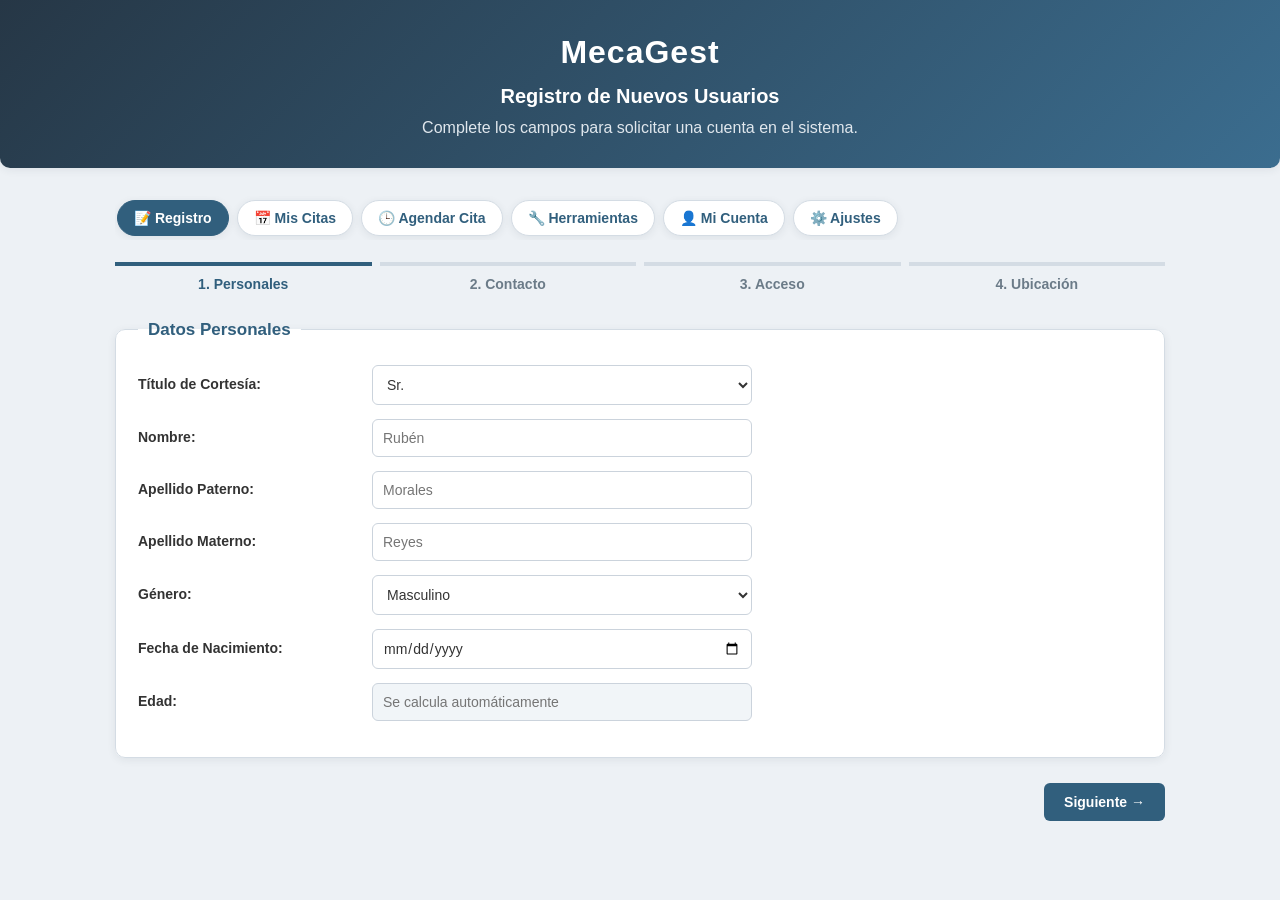
==== commit b23b86f2: "Agregadas seccions,validations and domiciliso" ====
--- a/practica 04/registro.html
+++ b/practica 04/registro.html
@@ -1,4 +1,3 @@
-
 <!DOCTYPE html>
 <html lang="es">
 
@@ -7,11 +6,10 @@
     <meta name="viewport" content="width=device-width, initial-scale=1.0">
 
     <title>MecaGest: Formulario de Registro de Nuevos Usuarios - 20854</title>
-    <link rel="icon" type="image/x-icon" href="favicon.svg">
+    <link rel="icon" type="image/svg+xml" href="favicon.svg">
 
     <!-- Archivo CSS externo -->
     <link rel="stylesheet" href="css/styles.css">
-
 </head>
 
 <body>
@@ -22,537 +20,558 @@
         <p>Complete los campos para solicitar una cuenta en el sistema.</p>
     </header>
 
+    <!-- Menú principal: cada botón muestra una sección -->
+    <nav class="menu" aria-label="Menú principal">
+        <div class="menu-inner">
+            <button type="button" class="menu-btn active" data-tab="registro">📝 Registro</button>
+            <button type="button" class="menu-btn" data-tab="citas">📅 Mis Citas</button>
+            <button type="button" class="menu-btn" data-tab="agendar">🕒 Agendar Cita</button>
+            <button type="button" class="menu-btn" data-tab="herramientas">🔧 Herramientas</button>
+            <button type="button" class="menu-btn" data-tab="cuenta">👤 Mi Cuenta</button>
+            <button type="button" class="menu-btn" data-tab="ajustes">⚙️ Ajustes</button>
+        </div>
+    </nav>
+
     <main>
 
-        <!-- Indicador de pasos -->
-        <ol id="stepper" class="stepper">
-            <li class="active">Personales</li>
-            <li>Contacto</li>
-            <li>Acceso</li>
-            <li>Ubicación</li>
-        </ol>
-
-        <div id="mensajeExito" class="alert-success" role="status" hidden>
-            ✔ ¡Solicitud enviada correctamente! Revisaremos tus datos y te contactaremos pronto.
-        </div>
-
-        <!-- Formulario Principal de Registro (por pasos) -->
-
-        <form action="" method="POST" id="formRegistro" novalidate>
-
-            <fieldset class="step">
-                <legend>Datos Personales</legend>
-
-                <label for="tituloCortesia">Título de Cortesía:</label>
-
-                <select id="tituloCortesia">
-                    <option value="Sr">Sr.</option>
-                    <option value="Sra">Sra.</option>
-                    <option value="Srta">Srita.</option>
-                    <option value="Ing">Ing.</option>
-                    <option value="Dr">Dr.</option>
-                    <option value="Mtro">Mtro.</option>
-                    <option value="Ninguno">Ninguno</option>
-                </select>
-
-                <br>
-
-                <label for="nombre">Nombre:</label>
-                <input type="text" id="nombre" placeholder="Rubén" required>
-
-                <br>
-
-                <label for="apPaterno">Apellido Paterno:</label>
-                <input type="text" id="apPaterno" placeholder="Morales" required>
-
-                <br>
-
-                <label for="apMaterno">Apellido Materno:</label>
-                <input type="text" id="apMaterno" placeholder="Reyes">
-
-                <br>
-
-                <label for="genero">Género:</label>
-
-                <select id="genero">
-                    <option value="F">Femenino</option>
-                    <option value="M" selected>Masculino</option>
-                    <option value="X">Prefiero no decirlo</option>
-                </select>
-
-                <br>
-
-                <label for="fechaNacimiento">Fecha de Nacimiento:</label>
-                <input type="date" id="fechaNacimiento" required>
-
-                <br>
-
+        <!-- ==========================================
+             SECCIÓN 1: REGISTRO DE NUEVOS USUARIOS
+        ========================================== -->
+        <section id="tab-registro" class="panel active">
+
+            <!-- Indicador de pasos -->
+            <ol id="stepper" class="stepper">
+                <li class="active">Personales</li>
+                <li>Contacto</li>
+                <li>Acceso</li>
+                <li>Ubicación</li>
+            </ol>
+
+            <div id="mensajeExito" class="alert-success" role="status" hidden>
+                ✔ ¡Solicitud enviada correctamente! Revisaremos tus datos y te contactaremos pronto.
+            </div>
+
+            <form action="" method="POST" id="formRegistro" novalidate>
+
+                <!-- PASO 1 -->
+                <fieldset class="step">
+                    <legend>Datos Personales</legend>
+
+                    <div class="campo">
+                        <label for="tituloCortesia">Título de Cortesía:</label>
+                        <select id="tituloCortesia">
+                            <option value="Sr">Sr.</option>
+                            <option value="Sra">Sra.</option>
+                            <option value="Srta">Srita.</option>
+                            <option value="Ing">Ing.</option>
+                            <option value="Dr">Dr.</option>
+                            <option value="Mtro">Mtro.</option>
+                            <option value="Ninguno">Ninguno</option>
+                        </select>
+                    </div>
+
+                    <div class="campo">
+                        <label for="nombre">Nombre:</label>
+                        <input type="text" id="nombre" placeholder="Rubén" required>
+                    </div>
+
+                    <div class="campo">
+                        <label for="apPaterno">Apellido Paterno:</label>
+                        <input type="text" id="apPaterno" placeholder="Morales" required>
+                    </div>
+
+                    <div class="campo">
+                        <label for="apMaterno">Apellido Materno:</label>
+                        <input type="text" id="apMaterno" placeholder="Reyes">
+                    </div>
+
+                    <div class="campo">
+                        <label for="genero">Género:</label>
+                        <select id="genero">
+                            <option value="F">Femenino</option>
+                            <option value="M" selected>Masculino</option>
+                            <option value="X">Prefiero no decirlo</option>
+                        </select>
+                    </div>
+
+                    <div class="campo">
+                        <label for="fechaNacimiento">Fecha de Nacimiento:</label>
+                        <input type="date" id="fechaNacimiento" required>
+                        <p id="mensajeEdad" class="mensaje-edad"></p>
+                    </div>
+
+                    <div class="campo">
+                        <label for="edad">Edad:</label>
+                        <input type="text" id="edad" placeholder="Se calcula automáticamente" readonly>
+                    </div>
+                </fieldset>
+
+                <!-- PASO 2 -->
+                <fieldset class="step">
+                    <legend>Datos de Contacto</legend>
+
+                    <div class="campo">
+                        <label for="email">Correo Electrónico:</label>
+                        <input type="email" id="email" placeholder="ruben@ejemplo.com" autocomplete="email" required>
+                    </div>
+
+                    <div class="campo">
+                        <label for="numTelefonico">Número Telefónico:</label>
+                        <input type="tel" id="numTelefonico" placeholder="(+52) 7641033824" required>
+                    </div>
+
+                    <div class="campo">
+                        <label for="telefonoFijo">Teléfono Fijo:</label>
+                        <input type="tel" id="telefonoFijo" placeholder="Opcional">
+                    </div>
+
+                    <div class="campo">
+                        <label for="horarioContactoInicio">Favor de contactar en el horario:</label>
+                        <div class="controles">
+                            <input type="time" id="horarioContactoInicio" value="09:00">
+                            <span>a</span>
+                            <input type="time" id="horarioContactoFin" value="18:00">
+                        </div>
+                    </div>
+
+                    <h4>Redes Sociales</h4>
+                    <p class="ayuda">Marca la casilla de la red social para poder escribir su enlace.</p>
+
+                    <div class="red">
+                        <input type="checkbox" id="chkFacebook">
+                        <label for="chkFacebook">Facebook</label>
+                        <input type="url" id="urlFacebook" placeholder="https://www.facebook.com/usuario" disabled>
+                    </div>
+
+                    <div class="red">
+                        <input type="checkbox" id="chkLinkedin">
+                        <label for="chkLinkedin">Linkedin</label>
+                        <input type="url" id="urlLinkedin" placeholder="https://www.linkedin.com/in/usuario" disabled>
+                    </div>
+
+                    <div class="red">
+                        <input type="checkbox" id="chkWhatsapp">
+                        <label for="chkWhatsapp">Whatsapp (QR)</label>
+                        <input type="file" id="whatsAppQR" accept="image/*" disabled>
+                    </div>
+                </fieldset>
+
+                <!-- PASO 3 -->
+                <fieldset class="step">
+                    <legend>Datos de Acceso</legend>
+
+                    <div class="campo">
+                        <label for="usuario">Usuario:</label>
+                        <input type="text" id="usuario" placeholder="rubenmorales" autocomplete="username" required>
+                    </div>
+
+                    <div class="campo">
+                        <label for="contrasena">Contraseña:</label>
+                        <span class="campo-pass">
+                            <input type="password" id="contrasena" placeholder="**********" autocomplete="new-password" required>
+                            <button type="button" class="ver-pass" data-target="contrasena"
+                                aria-label="Mostrar contraseña" title="Mostrar contraseña">👁</button>
+                        </span>
+                    </div>
+
+                    <div class="campo">
+                        <label for="confirmarContrasena">Confirmar contraseña:</label>
+                        <span class="campo-pass">
+                            <input type="password" id="confirmarContrasena" placeholder="**********" autocomplete="new-password" required>
+                            <button type="button" class="ver-pass" data-target="confirmarContrasena"
+                                aria-label="Mostrar contraseña" title="Mostrar contraseña">👁</button>
+                        </span>
+                    </div>
+
+                    <p class="ayuda">Mínimo 8 caracteres, con una mayúscula y un número.</p>
+                </fieldset>
+
+                <!-- PASO 4 -->
+                <fieldset class="step">
+                    <legend>Datos de Ubicación</legend>
+
+                    <div class="campo">
+                        <label for="direccion">Dirección:</label>
+                        <input type="text" id="direccion" placeholder="Calle, Número, Colonia" required>
+                    </div>
+
+                    <div class="campo">
+                        <label for="pais">País:</label>
+                        <select id="pais" required>
+                            <option value="">Selecciona un país</option>
+                        </select>
+                    </div>
+
+                    <div class="campo">
+                        <label for="estado">Estado:</label>
+                        <input type="text" id="estado" list="listaEstados" placeholder="Puebla" autocomplete="off" required>
+                        <datalist id="listaEstados"></datalist>
+                    </div>
+
+                    <div class="campo">
+                        <label for="ciudad">Ciudad:</label>
+                        <input type="text" id="ciudad" list="listaCiudades" placeholder="Huauchinango" autocomplete="off" required>
+                        <datalist id="listaCiudades"></datalist>
+                    </div>
+
+                    <div class="campo">
+                        <label for="codigoPostal">Código Postal:</label>
+                        <input type="text" id="codigoPostal" maxlength="10" placeholder="73160" required>
+                    </div>
+
+                    <p id="ayudaDomicilio" class="ayuda"></p>
+
+                    <div class="terminos">
+                        <input type="checkbox" id="validado">
+                        <label for="validado">
+                            Acepto los términos y condiciones del uso de la plataforma MecaGest.
+                        </label>
+                    </div>
+                </fieldset>
+
+                <!-- Navegación entre pasos -->
+                <div class="form-nav">
+                    <button type="button" id="btnAnterior" class="btn-secondary">← Anterior</button>
+                    <button type="button" id="btnSiguiente">Siguiente →</button>
+                    <span id="accionesFinales" hidden>
+                        <input type="submit" value="Enviar Solicitud">
+                        <input type="reset" value="Limpiar Formulario">
+                    </span>
+                </div>
+
+            </form>
+        </section>
+
+
+        <!-- ==========================================
+             SECCIÓN 2: VISUALIZACIÓN DE CITAS
+        ========================================== -->
+        <section id="tab-citas" class="panel">
+            <fieldset>
+                <legend>Visualización de Citas</legend>
+
+                <p class="ayuda">Elige si quieres filtrar por mes o por semana.</p>
+
+                <div class="opciones">
+                    <input type="radio" name="filtroCitas" id="filtroMes" value="month" checked>
+                    <label for="filtroMes">Por mes</label>
+                    <input type="radio" name="filtroCitas" id="filtroSemana" value="week">
+                    <label for="filtroSemana">Por semana</label>
+                </div>
+
+                <div class="campo">
+                    <label for="mesCitas">Mes:</label>
+                    <input type="month" id="mesCitas" value="2026-10">
+                </div>
+
+                <div class="campo">
+                    <label for="semanaCitas">Semana:</label>
+                    <input type="week" id="semanaCitas" placeholder="2026-W43" disabled>
+                </div>
+
+                <div class="acciones">
+                    <button type="button" id="verCitas">Ver Citas</button>
+                    <button type="button" id="todasCitas" class="btn-secondary">Mostrar todas</button>
+                </div>
+
+                <h4 id="resumenCitas">Todas las citas programadas:</h4>
+
+                <div class="tabla-scroll">
+                    <table id="tablaCitas">
+                        <thead>
+                            <tr>
+                                <th>No.</th>
+                                <th>Nombre</th>
+                                <th>Descripción</th>
+                                <th>Fecha Programada</th>
+                                <th>Estatus Actual</th>
+                            </tr>
+                        </thead>
+
+                        <tbody>
+                            <tr>
+                                <td>1.</td>
+                                <td>Cita de entrega de unidad reparada con el cliente: Mauricio Mejía, Unidad: Volkswagen, Jetta 2020</td>
+                                <td>Se realizó un cambio de bujías, la unidad está lista para entrega.</td>
+                                <td>10 de Octubre de 2026</td>
+                                <td><span class="estatus atendida">Atendida</span></td>
+                            </tr>
+
+                            <tr>
+                                <td>2.</td>
+                                <td>Cita de valoración con el cliente: Bertha Hdz Aranda, Unidad: Renault, Duster 2022</td>
+                                <td>El cliente solicita una revisión del cuerpo de aceleración de la unidad para posible mantenimiento correctivo.</td>
+                                <td>16 de Octubre de 2026</td>
+                                <td><span class="estatus programada">Programada</span></td>
+                            </tr>
+
+                            <tr>
+                                <td>3.</td>
+                                <td>Cita de valoración con el cliente: Mauricio Mejía, Unidad: Volkswagen, Jetta 2020</td>
+                                <td>A la unidad se le hicieron cambio de bujías, pero el cliente reporta un sonido extraño.</td>
+                                <td>17 de Octubre de 2026</td>
+                                <td><span class="estatus programada">Programada</span></td>
+                            </tr>
+
+                            <tr>
+                                <td>4.</td>
+                                <td>Cita de valoración con la cliente: Alejandra Romero, Unidad: Toyota, Hilux 2012</td>
+                                <td>El cliente solicita una revisión del cuerpo de aceleración de la unidad para posible mantenimiento correctivo.</td>
+                                <td>16 de Octubre de 2026</td>
+                                <td><span class="estatus cancelada">Cancelada</span></td>
+                            </tr>
+
+                            <tr>
+                                <td>5.</td>
+                                <td>Cita de valoración con la cliente: Alejandra Romero, Unidad: Toyota, Hilux 2012</td>
+                                <td>El cliente solicita una revisión del cuerpo de aceleración de la unidad para posible mantenimiento correctivo.</td>
+                                <td>20 de Octubre de 2026</td>
+                                <td><span class="estatus reprogramada">Reprogramada</span></td>
+                            </tr>
+                        </tbody>
+                    </table>
+                </div>
             </fieldset>
-
-            <br>
-
-            <fieldset class="step">
-                <legend>Datos de Contacto</legend>
-
-                <label for="email">Correo Electrónico:</label>
-                <input type="email" id="email" placeholder="ruben@ejemplo.com" required>
-
-                <br>
-
-                <label for="numTelefonico">Número Telefónico:</label>
-                <input type="tel" id="numTelefonico" placeholder="(+52) 7641033824">
-
-                <br>
-
-                <label for="telefonoFijo">Teléfono Fijo:</label>
-                <input type="text" id="telefonoFijo" placeholder="Opcional">
-
-                <br>
-
-                <label for="horarioContactoInicio">Favor de contactar en el horario:</label>
-
-                <input type="time" id="horarioContactoInicio" value="09:00">
-
-                <span>a</span>
-
-                <input type="time" id="horarioContactoFin" value="18:00">
-
-                <h4>Redes Sociales</h4>
-
-                <input type="checkbox" id="chkFacebook">
-                <label for="urlFacebook" class="label-red">Facebook:</label>
-                <input type="url" id="urlFacebook" placeholder="https://www.facebook.com/usuario">
-
-                <br>
-
-                <input type="checkbox" id="chkLinkedin">
-                <label for="urlLinkedin" class="label-red">Linkedin:</label>
-                <input type="url" id="urlLinkedin" placeholder="https://www.linkedin.com/in/usuario">
-
-                <br>
-
-                <input type="checkbox" id="chkWhatsapp">
-                <label for="whatsAppQR" class="label-red">Whatsapp (cargar QR):</label>
-                <input type="file" id="whatsAppQR" accept="image/*">
-
+        </section>
+
+
+        <!-- ==========================================
+             SECCIÓN 3: SOLICITUD DE CITA
+        ========================================== -->
+        <section id="tab-agendar" class="panel">
+            <fieldset>
+                <legend>Solicitud de Cita</legend>
+
+                <div class="campo">
+                    <label for="dateAppointment">Fecha de la Cita:</label>
+                    <input type="datetime-local" id="dateAppointment">
+                </div>
+
+                <div class="campo">
+                    <label for="sucursal">Elige la sucursal:</label>
+                    <input list="listaSucursales" id="sucursal" placeholder="Busca tu sucursal preferida..." autocomplete="off">
+                    <datalist id="listaSucursales">
+                        <option value="Huauchinango, Centro"></option>
+                        <option value="Huauchinango, Petrolera"></option>
+                        <option value="Xicotepec, Centro"></option>
+                        <option value="Xicotepec, El Tabacal"></option>
+                        <option value="Necaxa, Canaditas"></option>
+                    </datalist>
+                </div>
+
+                <div class="campo">
+                    <label for="descriptionText">Descripción de la Cita:</label>
+                    <textarea id="descriptionText" rows="4" cols="50" placeholder="Escriba aquí los detalles..."></textarea>
+                </div>
+
+                <div class="acciones">
+                    <button type="button" id="btnAgendarCita">Agendar cita</button>
+                </div>
             </fieldset>
-
-            <br>
-
-            <fieldset class="step">
-                <legend>Datos de Acceso</legend>
-
-                <label for="usuario">Usuario:</label>
-                <input type="text" id="usuario" placeholder="rubenmorales" required>
-
-                <br>
-
-                <label for="contrasena">Contraseña:</label>
-                <input type="password" id="contrasena" placeholder="**********" required>
-
-                <br>
-
-                <label for="confirmarContrasena">Confirmar contraseña:</label>
-                <input type="password" id="confirmarContrasena" placeholder="**********" required>
-
-                <br>
-
+        </section>
+
+
+        <!-- ==========================================
+             SECCIÓN 4: HERRAMIENTAS Y REFACCIONES
+        ========================================== -->
+        <section id="tab-herramientas" class="panel">
+            <fieldset>
+                <legend>Solicitud de Herramientas para Servicio Mecánico</legend>
+
+                <div class="campo">
+                    <label>Categoría de recurso:</label>
+                    <div class="opciones">
+                        <input type="radio" name="categoriaRecurso" id="catTodas" value="todas" checked>
+                        <label for="catTodas">Todas</label>
+                        <input type="radio" name="categoriaRecurso" id="catRefaccion" value="refaccion">
+                        <label for="catRefaccion">Refacción</label>
+                        <input type="radio" name="categoriaRecurso" id="catHerramienta" value="herramienta">
+                        <label for="catHerramienta">Herramienta</label>
+                    </div>
+                </div>
+
+                <div class="campo">
+                    <label for="toolName">Elige la pieza:</label>
+                    <select id="toolName">
+                        <optgroup label="Piezas de Motor" data-tipo="refaccion">
+                            <option value="bujias">Bujías</option>
+                            <option value="pistones">Pistones</option>
+                            <option value="valvulas">Válvulas</option>
+                        </optgroup>
+
+                        <optgroup label="Piezas de Transmisión" data-tipo="refaccion">
+                            <option value="embrague">Kit de Embrague</option>
+                            <option value="engranes">Engranes</option>
+                            <option value="flecha">Flecha Homocinética</option>
+                        </optgroup>
+
+                        <optgroup label="Piezas de Suspensión" data-tipo="refaccion">
+                            <option value="amortiguadores">Amortiguadores</option>
+                            <option value="resortes">Resortes</option>
+                            <option value="rotulas">Rótulas</option>
+                        </optgroup>
+
+                        <optgroup label="Llaves y Herramientas Especializadas" data-tipo="herramienta">
+                            <option value="llave_combinada">Llave combinada</option>
+                            <option value="llave_dinamometrica">Llave dinamométrica</option>
+                            <option value="extractor_poleas">Extractor de poleas</option>
+                            <option value="llave_torx">Llave Torx</option>
+                        </optgroup>
+                    </select>
+                </div>
+
+                <div class="campo">
+                    <label for="cantidadHerramienta">Cantidad:</label>
+                    <input type="number" id="cantidadHerramienta" name="cantidad" min="1" max="10" placeholder="1 a 10">
+                </div>
+
+                <div class="acciones">
+                    <button type="button" id="requestTool">Solicitar Herramienta</button>
+                    <button type="button" id="vaciarHerramientas" class="btn-secondary">Vaciar lo agregado</button>
+                </div>
+
+                <h3>Herramientas seleccionadas</h3>
+
+                <div class="tabla-scroll">
+                    <table id="tablaHerramientas">
+                        <thead>
+                            <tr>
+                                <th colspan="5" class="centrado">Herramientas para la orden de servicio</th>
+                            </tr>
+                            <tr>
+                                <th>No.</th>
+                                <th>Herramienta</th>
+                                <th>Categoría</th>
+                                <th>Cantidad</th>
+                                <th>Unidad</th>
+                            </tr>
+                        </thead>
+
+                        <tbody>
+                            <tr>
+                                <td>1</td>
+                                <td>Llave combinada</td>
+                                <td>Herramienta manual</td>
+                                <td>4</td>
+                                <td>Piezas</td>
+                            </tr>
+                            <tr>
+                                <td>2</td>
+                                <td>Llave dinamométrica</td>
+                                <td>Herramienta especializada</td>
+                                <td>2</td>
+                                <td>Piezas</td>
+                            </tr>
+                            <tr>
+                                <td>3</td>
+                                <td>Extractor de poleas</td>
+                                <td>Herramienta especializada</td>
+                                <td>1</td>
+                                <td>Juego</td>
+                            </tr>
+                            <tr>
+                                <td>4</td>
+                                <td>Llave Torx</td>
+                                <td>Herramienta manual</td>
+                                <td>3</td>
+                                <td>Juegos</td>
+                            </tr>
+                        </tbody>
+
+                        <tfoot>
+                            <tr>
+                                <td colspan="3" class="centrado">Total de unidades</td>
+                                <td id="totalUnidades">10</td>
+                                <td>-</td>
+                            </tr>
+                        </tfoot>
+                    </table>
+                </div>
             </fieldset>
-
-            <br>
-
-            <fieldset class="step">
-                <legend>Datos de Ubicación</legend>
-
-                <label for="direccion">Dirección:</label>
-                <input type="text" id="direccion" placeholder="Calle, Número, Colonia, Ciudad, Estado, Código Postal">
-
-                <br>
-
-                <label for="pais">País:</label>
-                <input type="text" id="pais" placeholder="México">
-
-                <br>
-
-                <label for="estado">Estado:</label>
-                <input type="text" id="estado" placeholder="Puebla">
-
-                <br>
-
-                <label for="ciudad">Ciudad:</label>
-                <input type="text" id="ciudad" placeholder="Huauchinango">
-
-                <br>
-
-                <label for="codigoPostal">Código Postal:</label>
-                <input type="text" id="codigoPostal" maxlength="5" placeholder="73160">
-
-                <br>
-
-                <br>
-                <input type="checkbox" id="validado">
-                <label for="validado">
-                    Acepto los términos y condiciones del uso de la plataforma MecaGest.
-                </label>
-
+        </section>
+
+
+        <!-- ==========================================
+             SECCIÓN 5: MI CUENTA
+        ========================================== -->
+        <section id="tab-cuenta" class="panel">
+
+            <fieldset>
+                <legend>Configuraciones de Mi Cuenta/Perfil</legend>
+
+                <div class="campo">
+                    <label for="userPhoto">Foto de Perfil:</label>
+                    <input type="file" id="userPhoto" accept="image/*">
+                </div>
+
+                <div class="campo">
+                    <label for="buttonNext">Vista previa (clic para cambiar):</label>
+                    <input type="image" id="buttonNext" src="assets/images/cat-cat-dance.gif"
+                        alt="Foto de perfil" width="80" height="80" class="foto-perfil">
+                </div>
+
+                <input type="hidden" id="userIdProfile" name="userId" value="20854">
             </fieldset>
 
-        <!-- Navegación entre pasos -->
-        <div class="form-nav">
-            <button type="button" id="btnAnterior" class="btn-secondary">← Anterior</button>
-            <button type="button" id="btnSiguiente">Siguiente →</button>
-            <span id="accionesFinales" hidden>
-                <input type="submit" value="Enviar Solicitud">
-                <input type="reset" value="Limpiar Formulario">
-            </span>
-        </div>
-
-        </form>
-
-        <br>
-        <hr>
-        <br>
-
-        <h4>
-            Estos son para futuro uso, no son parte del Formulario de Registro de Usuarios.
-        </h4>
-
-        <form>
-
-            <!-- Visualización de Citas -->
-
             <fieldset>
-                <legend>Visualización de Citas por Mes:</legend>
-
-                <label>Por favor, elige el filtro:</label>
-
-                <input type="radio" name="filtroCitas" id="filtroMes" value="month" checked>
-                <label for="filtroMes" class="label-inline">Mes</label>
-                <input type="radio" name="filtroCitas" id="filtroSemana" value="week">
-                <label for="filtroSemana" class="label-inline">Semana</label>
-
-                <br>
-
-                <label for="mesCitas">Mes:</label>
-                <input type="month" id="mesCitas">
-
-                <br>
-
-                <label for="semanaCitas">Semana:</label>
-                <input type="week" id="semanaCitas" disabled>
-
-                <button type="button" id="verCitas">Ver Citas</button>
-
-                <br><br>
-
-                <h4>Las citas programadas para el mes elegido son:</h4>
-
-                <br>
-
-                <table>
-
-                    <thead>
-                        <tr>
-                            <th>No.</th>
-                            <th>Nombre</th>
-                            <th>Descripción</th>
-                            <th>Fecha Programada</th>
-                            <th>Estatus Actual</th>
-                        </tr>
-                    </thead>
-
-                    <tbody>
-
-                        <tr>
-                            <td>1.</td>
-                            <td>Cita de entrega de unidad reparada con el cliente: Mauricio Mejía, Unidad: Volkswagen, Jetta 2020</td>
-                            <td>Se realizó un cambio de bujías, la unidad está lista para entrega.</td>
-                            <td>10 de Octubre de 2026</td>
-                            <td>Atendida</td>
-                        </tr>
-
-                        <tr>
-                            <td>2.</td>
-                            <td>Cita de valoración con el cliente: Bertha Hdz Aranda, Unidad: Renault, Duster 2022</td>
-                            <td>El cliente solicita una revisión del cuerpo de aceleración de la unidad para posible mantenimiento correctivo.</td>
-                            <td>16 de Octubre de 2026</td>
-                            <td>Programada</td>
-                        </tr>
-
-                        <tr>
-                            <td>3.</td>
-                            <td>Cita de valoración con el cliente: Mauricio Mejía, Unidad: Volkswagen, Jetta 2020</td>
-                            <td>A la unidad se le hicieron cambio de bujías, pero el cliente reporta un sonido extraño.</td>
-                            <td>17 de Octubre de 2026</td>
-                            <td>Programada</td>
-                        </tr>
-
-                        <tr>
-                            <td>4.</td>
-                            <td>Cita de valoración con la cliente: Alejandra Romero, Unidad: Toyota, Hilux 2012</td>
-                            <td>El cliente solicita una revisión del cuerpo de aceleración de la unidad para posible mantenimiento correctivo.</td>
-                            <td>16 de Octubre de 2026</td>
-                            <td>Cancelada</td>
-                        </tr>
-
-                        <tr>
-                            <td>5.</td>
-                            <td>Cita de valoración con la cliente: Alejandra Romero, Unidad: Toyota, Hilux 2012</td>
-                            <td>El cliente solicita una revisión del cuerpo de aceleración de la unidad para posible mantenimiento correctivo.</td>
-                            <td>20 de Octubre de 2026</td>
-                            <td>Reprogramada</td>
-                        </tr>
-
-                    </tbody>
-
-                </table>
-
+                <legend>Datos Fiscales</legend>
+
+                <div class="campo">
+                    <label for="rfc">Registro Federal de Causantes (RFC):</label>
+                    <input type="text" id="rfc" maxlength="13" placeholder="MORRXXXXXX">
+                </div>
+
+                <div class="campo">
+                    <label for="fiscalSituation">Constancia de Situación Fiscal:</label>
+                    <input type="file" id="fiscalSituation" accept=".pdf">
+                </div>
+
+                <input type="hidden" id="userIdFiscal" name="userId" value="20854">
             </fieldset>
-
-            <br>
-
-            <!-- Configuraciones de Interfaz -->
-
+        </section>
+
+
+        <!-- ==========================================
+             SECCIÓN 6: AJUSTES
+        ========================================== -->
+        <section id="tab-ajustes" class="panel">
             <fieldset>
-                <legend>Configuraciones de la Interfaz:</legend>
-
-                <label for="fontColor">Color de la fuente:</label>
-                <input type="color" id="fontColor">
-
-                <br>
-
-                <label for="backgroundColor">Color de Fondo:</label>
-                <input type="color" id="backgroundColor" value="#CCCCCC">
-
-                <br>
-
-                <label for="soundsVolume">Volumen de reproducción de sonidos:</label>
-                <input type="range" id="soundsVolume" min="0" max="100" value="80">
-                <button type="button" id="muteSounds">Silenciar sonido</button>
-
+                <legend>Configuraciones de la Interfaz</legend>
+
+                <div class="campo">
+                    <label for="fontColor">Color de la fuente:</label>
+                    <input type="color" id="fontColor">
+                </div>
+
+                <div class="campo">
+                    <label for="backgroundColor">Color de Fondo:</label>
+                    <input type="color" id="backgroundColor" value="#CCCCCC">
+                </div>
+
+                <div class="campo">
+                    <label for="soundsVolume">Volumen de reproducción de sonidos:</label>
+                    <div class="controles">
+                        <input type="range" id="soundsVolume" min="0" max="100" value="80">
+                        <output id="volumenValor">80%</output>
+                        <button type="button" id="muteSounds">Silenciar sonido</button>
+                    </div>
+                </div>
+
+                <div class="acciones">
+                    <button type="button" id="restablecerAjustes" class="btn-secondary">Restablecer valores</button>
+                </div>
             </fieldset>
-
-            <br>
-
-            <!-- Configuraciones de Perfil -->
-
-            <fieldset>
-                <legend>Configuraciones de Mi Cuenta/Perfil:</legend>
-
-                <label for="userPhoto">Foto de Perfil:</label>
-                <input type="file" id="userPhoto" accept="image/*">
-
-                <input
-                    type="image"
-                    id="buttonNext"
-                    src="assets/images/cat-cat-dance.gif"
-                    alt="Siguiente"
-                    width="50"
-                    height="50"
-                >
-
-                <input type="hidden" id="userIdProfile" name="userId" value="20854">
-
-            </fieldset>
-
-            <br>
-
-            <!-- Datos Fiscales -->
-
-            <fieldset>
-                <legend>Datos Fiscales:</legend>
-
-                <label for="rfc">Registro Federal de Causantes (RFC):</label>
-                <input type="text" id="rfc" maxlength="13" placeholder="MORRXXXXXX">
-
-                <br>
-
-                <label for="fiscalSituation">Constancia de Situación Fiscal:</label>
-                <input type="file" id="fiscalSituation" accept=".pdf">
-
-                <input type="hidden" id="userIdFiscal" name="userId" value="20854">
-
-            </fieldset>
-
-            <br>
-
-            <!-- Solicitud de Cita -->
-
-            <fieldset>
-                <legend>Solicitud de Cita:</legend>
-
-                <label for="dateAppointment">Fecha de la Cita:</label>
-                <input type="datetime-local" id="dateAppointment">
-
-                <br>
-
-                <label for="sucursal">Elige la sucursal:</label>
-                <input list="listaSucursales" id="sucursal" placeholder="Busca tu sucursal preferida...">
-                <datalist id="listaSucursales">
-                    <option value="Huauchinango, Centro"></option>
-                    <option value="Huauchinango, Petrolera"></option>
-                    <option value="Xicotepec, Centro"></option>
-                    <option value="Xicotepec, El Tabacal"></option>
-                    <option value="Necaxa, Canaditas"></option>
-                </datalist>
-
-                <br>
-
-                <label for="descriptionText">Descripción de la Cita:</label>
-
-                <br>
-
-                <textarea
-                    id="descriptionText"
-                    rows="4"
-                    cols="50"
-                    placeholder="Escriba aquí los detalles..."
-                ></textarea>
-
-            </fieldset>
-
-            <br>
-
-            <!-- Solicitud de Herramientas / Piezas con la Tabla Adentro -->
-
-            <fieldset>
-                <legend>Solicitud de Herramientas para Servicio Mecánico:</legend>
-
-                <label>Categoría de recurso:</label>
-                <input type="radio" name="categoriaRecurso" id="catRefaccion" value="refaccion" checked>
-                <label for="catRefaccion" class="label-inline">Refacción</label>
-                <input type="radio" name="categoriaRecurso" id="catHerramienta" value="herramienta">
-                <label for="catHerramienta" class="label-inline">Herramienta</label>
-
-                <br>
-
-                <label for="toolName">Elige la pieza:</label>
-
-                <select id="toolName">
-
-                    <option value="bujia">Bujía</option>
-
-                    <optgroup label="Piezas de Motor">
-                        <option value="bujias">Bujías</option>
-                        <option value="pistones">Pistones</option>
-                        <option value="valvulas">Válvulas</option>
-                    </optgroup>
-
-                    <optgroup label="Piezas de Transmisión">
-                        <option value="embrague">Kit de Embrague</option>
-                        <option value="engranes">Engranes</option>
-                        <option value="flecha">Flecha Homocinética</option>
-                    </optgroup>
-
-                    <optgroup label="Piezas de Suspensión">
-                        <option value="amortiguadores">Amortiguadores</option>
-                        <option value="resortes">Resortes</option>
-                        <option value="rotulas">Rótulas</option>
-                    </optgroup>
-
-                    <optgroup label="Llaves y Herramientas Especializadas">
-                        <option value="llave_combinada">Llave combinada</option>
-                        <option value="llave_dinamometrica">Llave dinamométrica</option>
-                        <option value="extractor_poleas">Extractor de poleas</option>
-                        <option value="llave_torx">Llave Torx</option>
-                    </optgroup>
-
-                </select>
-
-                <label for="cantidadHerramienta">Cantidad:</label>
-
-                <input
-                    type="number"
-                    id="cantidadHerramienta"
-                    name="cantidad"
-                    style="width: 60px;"
-                >
-
-                <button type="button">Solicitar Herramienta</button>
-
-                <br><br>
-
-                <!-- TABLA DENTRO DEL FIELDSET -->
-
-                <h2 style="font-family: Arial, sans-serif; font-size: 1.3em; margin-bottom: 5px;">
-                    Herramientas seleccionadas
-                </h2>
-
-                <table>
-
-                    <thead>
-
-                        <tr>
-                            <th colspan="5" style="text-align: center;">
-                                Herramientas para la orden de servicio
-                            </th>
-                        </tr>
-
-                        <tr>
-                            <th>No.</th>
-                            <th>Herramienta</th>
-                            <th>Categoría</th>
-                            <th>Cantidad</th>
-                            <th>Unidad</th>
-                        </tr>
-
-                    </thead>
-
-                    <tbody>
-
-                        <tr>
-                            <td>1</td>
-                            <td>Llave combinada</td>
-                            <td>Herramienta manual</td>
-                            <td>4</td>
-                            <td>Piezas</td>
-                        </tr>
-
-                        <tr>
-                            <td>2</td>
-                            <td>Llave dinamométrica</td>
-                            <td>Herramienta especializada</td>
-                            <td>2</td>
-                            <td>Piezas</td>
-                        </tr>
-
-                        <tr>
-                            <td>3</td>
-                            <td>Extractor de poleas</td>
-                            <td>Herramienta especializada</td>
-                            <td>1</td>
-                            <td>Juego</td>
-                        </tr>
-
-                        <tr>
-                            <td>4</td>
-                            <td>Llave Torx</td>
-                            <td>Herramienta manual</td>
-                            <td>3</td>
-                            <td>Juegos</td>
-                        </tr>
-
-                        <tr>
-                            <td colspan="3" style="text-align: center;">
-                                Total de unidades
-                            </td>
-
-                            <td>10</td>
-                            <td>-</td>
-                        </tr>
-
-                    </tbody>
-
-                </table>
-
-            </fieldset>
-
-        </form>
+        </section>
 
     </main>
 
+    <!-- Aviso flotante (reemplaza a los alert) -->
+    <div id="toast" class="toast" role="status" aria-live="polite" hidden></div>
+
+    <!-- Catálogo de países, estados y ciudades (domicilios.json en versión .js para abrir sin servidor) -->
+    <script src="js/domicilios.js"></script>
+
     <!-- Archivo JavaScript externo -->
-
     <script src="js/script.js"></script>
 
 </body>
--- a/practica 04/css/styles.css
+++ b/practica 04/css/styles.css
@@ -1,19 +1,37 @@
-
 /* ==========================================
    ESTILOS GENERALES DE MECAGEST
 ========================================== */
+
+:root {
+    /* Colores principales (los usa todo el sitio) */
+    --bg: #edf1f5;          /* fondo de la página (se cambia en Ajustes) */
+    --text: #333333;        /* color del texto (se cambia en Ajustes) */
+    --primary: #263746;
+    --accent: #315f7d;
+    --accent-dark: #24465e;
+    --card: #ffffff;
+    --border: #d4dce4;
+    --muted: #6b7b88;
+    --ok: #2e7d32;
+    --ok-bg: #e8f5e9;
+    --error: #c62828;
+    --error-bg: #fdecea;
+    --radius: 10px;
+    --shadow: 0 2px 8px rgba(38, 55, 70, 0.08);
+}
 
 * {
     box-sizing: border-box;
 }
 
 body {
-    font-family: Arial, sans-serif;
-    background-color: #edf1f5;
-    color: #333333;
+    font-family: "Segoe UI", Arial, sans-serif;
+    background-color: var(--bg);
+    color: var(--text);
     margin: 0;
-    padding: 20px;
+    padding: 0 20px 40px;
     line-height: 1.5;
+    transition: background-color 0.25s;
 }
 
 
@@ -22,35 +40,82 @@
 ========================================== */
 
 header {
-    background-color: #263746;
+    background: linear-gradient(135deg, #263746, #3b6d8f);
     color: white;
     text-align: center;
-    padding: 25px;
-    border-radius: 10px;
-    margin-bottom: 30px;
-    box-shadow: 0 3px 8px rgba(0, 0, 0, 0.12);
+    padding: 28px 20px;
+    border-radius: 0 0 var(--radius) var(--radius);
+    margin: 0 -20px 20px;
+    box-shadow: var(--shadow);
 }
 
 header h1 {
-    font-size: 30px;
+    font-size: 32px;
     margin: 0 0 5px;
-    color: white;
+    letter-spacing: 1px;
 }
 
 header h2 {
-    font-size: 21px;
-    margin: 5px;
-    color: white;
+    font-size: 20px;
+    font-weight: 600;
+    margin: 5px 0;
 }
 
 header p {
     color: #e0e7ed;
-    margin-bottom: 0;
-}
-
-
-/* ==========================================
-   CONTENIDO PRINCIPAL
+    margin: 0;
+}
+
+
+/* ==========================================
+   MENÚ PRINCIPAL
+========================================== */
+
+.menu {
+    position: sticky;
+    top: 0;
+    z-index: 10;
+    background-color: var(--bg);
+    padding: 8px 0 12px;
+    margin-bottom: 10px;
+}
+
+.menu-inner {
+    max-width: 1050px;
+    margin: auto;
+    display: flex;
+    gap: 8px;
+    overflow-x: auto;
+    padding: 4px 2px;
+}
+
+.menu-btn {
+    flex: 0 0 auto;
+    background-color: var(--card);
+    color: var(--accent);
+    border: 1px solid var(--border);
+    border-radius: 999px;
+    padding: 9px 16px;
+    margin: 0;
+    font-size: 14px;
+    font-weight: 600;
+    white-space: nowrap;
+    box-shadow: var(--shadow);
+}
+
+.menu-btn:hover {
+    background-color: #e8f0f5;
+}
+
+.menu-btn.active {
+    background-color: var(--accent);
+    color: white;
+    border-color: var(--accent);
+}
+
+
+/* ==========================================
+   CONTENIDO PRINCIPAL Y SECCIONES
 ========================================== */
 
 main {
@@ -58,142 +123,264 @@
     margin: auto;
 }
 
+.panel {
+    display: none;
+}
+
+.panel.active {
+    display: block;
+    animation: aparecer 0.3s ease;
+}
+
+@keyframes aparecer {
+    from { opacity: 0; transform: translateY(8px); }
+    to   { opacity: 1; transform: translateY(0); }
+}
+
 
 /* ==========================================
    APARTADOS DEL FORMULARIO
 ========================================== */
 
 fieldset {
-    background-color: white;
-    border: 1px solid #d4dce4;
-    border-radius: 9px;
+    background-color: var(--card);
+    border: 1px solid var(--border);
+    border-radius: var(--radius);
     padding: 22px;
-    margin-bottom: 25px;
-    box-shadow: 0 2px 5px rgba(0, 0, 0, 0.04);
+    margin: 0 0 25px;
+    box-shadow: var(--shadow);
+    min-width: 0;
 }
 
 legend {
-    color: #294c68;
+    color: var(--accent);
     font-weight: bold;
     font-size: 17px;
     padding: 0 10px;
 }
 
-
-/* ==========================================
-   ETIQUETAS
-========================================== */
-
-label {
-    display: inline-block;
-    width: 190px;
-    font-weight: bold;
-    font-size: 14px;
-    color: #374957;
-    vertical-align: middle;
-}
-
-label[for="validado"] {
-    width: auto;
-}
-
-
-/* ==========================================
-   CAMPOS DE ENTRADA
-========================================== */
+h3,
+h4 {
+    color: var(--primary);
+    margin: 22px 0 8px;
+}
+
+.ayuda {
+    color: var(--muted);
+    font-size: 13px;
+    margin: 4px 0 12px;
+}
+
+
+/* ==========================================
+   CAMPOS (etiqueta + control)
+========================================== */
+
+.campo {
+    display: grid;
+    grid-template-columns: 220px minmax(0, 1fr);
+    gap: 4px 14px;
+    align-items: center;
+    margin-bottom: 14px;
+}
+
+.campo > label {
+    font-weight: 600;
+    font-size: 14px;
+    color: var(--text);
+}
+
+/* Mensajes que aparecen debajo del control */
+.campo > .error-msg,
+.campo > .mensaje-edad {
+    grid-column: 2;
+}
+
+.controles,
+.opciones,
+.acciones {
+    display: flex;
+    flex-wrap: wrap;
+    align-items: center;
+    gap: 10px;
+}
+
+.opciones label {
+    margin-right: 10px;
+    font-size: 14px;
+}
+
+.acciones {
+    margin: 10px 0;
+}
 
 input[type="text"],
 input[type="email"],
 input[type="tel"],
+input[type="url"],
 input[type="password"],
 input[type="date"],
 input[type="time"],
 input[type="month"],
+input[type="week"],
 input[type="number"],
 input[type="datetime-local"],
 select,
 textarea {
-    font-family: Arial, sans-serif;
+    font-family: inherit;
     font-size: 14px;
     color: #333333;
     background-color: #ffffff;
     border: 1px solid #cbd3dc;
     border-radius: 6px;
     padding: 10px;
-    margin: 5px 0 12px;
-    transition: border-color 0.2s;
-}
-
-
-/* Campos de texto */
-
-input[type="text"],
-input[type="email"],
-input[type="tel"],
-input[type="password"] {
-    width: 260px;
-    max-width: 100%;
-}
-
-
-/* Selectores */
-
-select {
-    width: 260px;
-    max-width: 100%;
-    cursor: pointer;
-}
-
-
-/* Campos de fecha */
-
-input[type="date"],
-input[type="month"],
-input[type="datetime-local"] {
-    width: 260px;
-    max-width: 100%;
-}
-
-
-/* Campos de hora */
+    width: 100%;
+    max-width: 380px;
+    transition: border-color 0.2s, box-shadow 0.2s;
+}
 
 input[type="time"] {
-    width: 135px;
-}
-
-
-/* Efecto al seleccionar un campo */
+    width: 140px;
+}
+
+input[readonly] {
+    background-color: #f1f5f8;
+    color: var(--muted);
+}
+
+input:disabled {
+    background-color: #eef1f4;
+    color: #9aa7b2;
+    cursor: not-allowed;
+}
 
 input:focus,
 select:focus,
 textarea:focus {
     outline: none;
     border-color: #3478a3;
-    box-shadow: 0 0 4px rgba(52, 120, 163, 0.2);
-}
-
-
-/* ==========================================
-   CASILLAS, ARCHIVOS Y COLORES
-========================================== */
-
-input[type="checkbox"] {
-    accent-color: #315f7d;
+    box-shadow: 0 0 0 3px rgba(52, 120, 163, 0.18);
+}
+
+textarea {
+    min-height: 100px;
+    resize: vertical;
+    max-width: 550px;
+}
+
+
+/* ==========================================
+   CASILLAS, RADIOS, ARCHIVOS Y COLORES
+========================================== */
+
+input[type="checkbox"],
+input[type="radio"] {
+    accent-color: var(--accent);
     cursor: pointer;
-    margin: 10px 5px;
+    width: 18px;
+    height: 18px;
+    margin: 0 4px 0 0;
+    vertical-align: middle;
 }
 
 input[type="file"] {
-    margin: 10px 0;
     max-width: 100%;
+    font-size: 14px;
 }
 
 input[type="color"] {
     width: 55px;
-    height: 35px;
+    height: 36px;
+    padding: 2px;
     cursor: pointer;
-    vertical-align: middle;
-    margin: 5px 0 12px;
+    border: 1px solid #cbd3dc;
+    border-radius: 6px;
+    background: white;
+}
+
+input[type="range"] {
+    accent-color: var(--accent);
+    cursor: pointer;
+    width: 180px;
+}
+
+input[type="image"].foto-perfil {
+    border-radius: 50%;
+    object-fit: cover;
+    border: 3px solid var(--border);
+    cursor: pointer;
+}
+
+.terminos {
+    margin-top: 18px;
+    display: flex;
+    align-items: center;
+    flex-wrap: wrap;
+    gap: 4px;
+}
+
+.terminos label {
+    font-weight: normal;
+    font-size: 14px;
+}
+
+
+/* ==========================================
+   REDES SOCIALES
+========================================== */
+
+.red {
+    display: flex;
+    flex-wrap: wrap;
+    align-items: center;
+    gap: 6px 10px;
+    margin-bottom: 12px;
+}
+
+.red label {
+    width: 110px;
+    font-weight: 600;
+    font-size: 14px;
+}
+
+.red input[type="url"] {
+    flex: 1 1 240px;
+    max-width: 420px;
+}
+
+.red input[type="file"] {
+    flex: 1 1 240px;
+}
+
+
+/* ==========================================
+   CONTRASEÑA CON OJO (ver / ocultar)
+========================================== */
+
+.campo-pass {
+    position: relative;
+    display: block;
+    max-width: 380px;
+}
+
+.campo-pass input {
+    padding-right: 46px;
+}
+
+.ver-pass {
+    position: absolute;
+    right: 4px;
+    top: 4px;
+    margin: 0;
+    padding: 6px 10px;
+    background-color: transparent;
+    color: var(--accent);
+    font-size: 17px;
+    line-height: 1;
+}
+
+.ver-pass:hover {
+    background-color: #e8f0f5;
 }
 
 
@@ -204,198 +391,56 @@
 button,
 input[type="submit"],
 input[type="reset"] {
-    background-color: #315f7d;
+    font-family: inherit;
+    background-color: var(--accent);
     color: white;
     border: none;
     border-radius: 6px;
     padding: 11px 20px;
-    margin: 8px 5px;
-    font-size: 14px;
+    margin: 0;
+    font-size: 14px;
+    font-weight: 600;
     cursor: pointer;
-    transition: background-color 0.2s;
+    transition: background-color 0.2s, transform 0.1s;
 }
 
 button:hover,
 input[type="submit"]:hover {
-    background-color: #24465e;
-}
-
+    background-color: var(--accent-dark);
+}
+
+button:active,
+input[type="submit"]:active {
+    transform: scale(0.97);
+}
+
+button:focus-visible,
+input:focus-visible {
+    outline: 3px solid rgba(52, 120, 163, 0.4);
+    outline-offset: 2px;
+}
+
+.btn-secondary,
 input[type="reset"] {
     background-color: #777777;
 }
 
+.btn-secondary:hover,
 input[type="reset"]:hover {
     background-color: #555555;
 }
 
-
-/* ==========================================
-   ÁREA DE TEXTO
-========================================== */
-
-textarea {
-    width: 100%;
-    max-width: 550px;
-    min-height: 100px;
-    resize: vertical;
-}
-
-
-/* ==========================================
-   TABLAS
-========================================== */
-
-table {
-    width: 100%;
-    border-collapse: collapse;
-    margin-top: 15px;
-    background-color: white;
-    font-size: 14px;
-}
-
-th {
-    background-color: #315f7d;
-    color: white;
-    font-weight: bold;
-}
-
-th,
-td {
-    border: 1px solid #d3dce4;
-    padding: 10px;
-    text-align: left;
-}
-
-td {
-    color: #333333;
-}
-
-/* Colores alternados en las filas */
-
-tbody tr:nth-child(even) {
-    background-color: #f1f5f8;
-}
-
-/* Efecto al pasar el cursor */
-
-tbody tr:hover {
-    background-color: #e8f0f5;
-}
-
-
-/* ==========================================
-   TÍTULOS Y SEPARADORES
-========================================== */
-
-h2,
-h4 {
-    color: #263746;
-}
-
-hr {
-    border: none;
-    border-top: 1px solid #cbd3dc;
-    margin: 30px 0;
-}
-
-
-/* ==========================================
-   IMAGEN DE PERFIL
-========================================== */
-
-input[type="image"] {
-    vertical-align: middle;
-    margin: 10px;
-    cursor: pointer;
-}
-
-
-/* ==========================================
-   MENSAJE DE EDAD
-========================================== */
-
-#fechaNacimiento + p {
-    font-size: 14px;
-    margin-left: 190px;
-    margin-top: 0;
-    margin-bottom: 15px;
-}
-
-
-/* ==========================================
-   ADAPTACIÓN PARA CELULARES
-========================================== */
-
-@media screen and (max-width: 600px) {
-
-    body {
-        padding: 10px;
-    }
-
-    header {
-        padding: 18px;
-    }
-
-    header h1 {
-        font-size: 26px;
-    }
-
-    header h2 {
-        font-size: 18px;
-    }
-
-    fieldset {
-        padding: 15px;
-        overflow-x: auto;
-    }
-
-    label {
-        width: 100%;
-        margin-bottom: 3px;
-    }
-
-    label[for="validado"] {
-        width: auto;
-    }
-
-    input[type="text"],
-    input[type="email"],
-    input[type="tel"],
-    input[type="password"],
-    input[type="date"],
-    input[type="month"],
-    input[type="datetime-local"],
-    select {
-        width: 100%;
-    }
-
-    input[type="time"] {
-        width: 125px;
-    }
-
-    #fechaNacimiento + p {
-        margin-left: 0;
-    }
-
-    textarea {
-        width: 100%;
-    }
-
-    table {
-        min-width: 550px;
-        font-size: 12px;
-    }
-
-    button,
-    input[type="submit"],
-    input[type="reset"] {
-        max-width: 100%;
-    }
-
-}
-
-/* ==========================================
-   FORMULARIO POR PASOS, VALIDACIÓN Y MENSAJES
+.menu-btn {
+    padding: 9px 16px;
+}
+
+.menu-btn.active:hover {
+    background-color: var(--accent-dark);
+}
+
+
+/* ==========================================
+   FORMULARIO POR PASOS
 ========================================== */
 
 .stepper {
@@ -403,7 +448,7 @@
     list-style: none;
     gap: 8px;
     padding: 0;
-    margin: 0 0 25px;
+    margin: 0 0 22px;
     counter-reset: paso;
 }
 
@@ -412,9 +457,9 @@
     text-align: center;
     font-size: 14px;
     font-weight: bold;
-    color: #7a8a97;
-    padding-top: 6px;
-    border-top: 4px solid #d4dce4;
+    color: var(--muted);
+    padding-top: 8px;
+    border-top: 4px solid var(--border);
     counter-increment: paso;
     transition: all 0.2s;
 }
@@ -424,13 +469,13 @@
 }
 
 .stepper li.active {
-    color: #315f7d;
-    border-top-color: #315f7d;
+    color: var(--accent);
+    border-top-color: var(--accent);
 }
 
 .stepper li.done {
-    color: #2e7d32;
-    border-top-color: #2e7d32;
+    color: var(--ok);
+    border-top-color: var(--ok);
 }
 
 /* Solo el formulario de registro oculta/muestra pasos */
@@ -443,45 +488,6 @@
     display: block;
     animation: aparecer 0.3s ease;
 }
-
-@keyframes aparecer {
-    from { opacity: 0; transform: translateY(8px); }
-    to   { opacity: 1; transform: translateY(0); }
-}
-
-input[type="url"] {
-    font-family: Arial, sans-serif;
-    font-size: 14px;
-    border: 1px solid #cbd3dc;
-    border-radius: 6px;
-    padding: 10px;
-    margin: 5px 0 12px;
-    width: 260px;
-    max-width: 100%;
-}
-
-input[type="url"]:focus {
-    outline: none;
-    border-color: #3478a3;
-    box-shadow: 0 0 4px rgba(52, 120, 163, 0.2);
-}
-
-label.label-red {
-    width: 150px;
-}
-
-label.label-inline {
-    width: auto;
-    margin-right: 15px;
-    font-weight: normal;
-}
-
-input[type="range"] {
-    vertical-align: middle;
-    cursor: pointer;
-}
-
-/* Navegación entre pasos */
 
 .form-nav {
     display: flex;
@@ -496,22 +502,23 @@
     margin-left: auto;
 }
 
-.btn-secondary {
-    background-color: #777777;
-}
-
-.btn-secondary:hover {
-    background-color: #555555;
-}
-
-/* Errores en rojo */
+#accionesFinales {
+    display: flex;
+    gap: 8px;
+}
+
+
+/* ==========================================
+   ERRORES Y MENSAJES
+========================================== */
 
 .error-msg {
     display: block;
-    color: #c62828;
+    flex-basis: 100%;
+    color: var(--error);
     font-size: 13px;
     font-weight: bold;
-    margin: 0 0 8px;
+    margin: 2px 0 4px;
 }
 
 .error-msg::before {
@@ -520,8 +527,8 @@
 
 input.invalid,
 select.invalid {
-    border-color: #c62828 !important;
-    background-color: #fdecea !important;
+    border-color: var(--error) !important;
+    background-color: var(--error-bg) !important;
 }
 
 input.invalid:focus,
@@ -529,14 +536,22 @@
     box-shadow: 0 0 0 3px rgba(198, 40, 40, 0.15) !important;
 }
 
-/* Mensaje de éxito */
+.mensaje-edad {
+    font-size: 14px;
+    font-weight: bold;
+    margin: 0;
+}
+
+.mensaje-edad:empty {
+    display: none;
+}
 
 .alert-success {
-    background-color: #e8f5e9;
-    color: #2e7d32;
-    border: 1px solid #2e7d32;
-    border-left: 6px solid #2e7d32;
-    border-radius: 8px;
+    background-color: var(--ok-bg);
+    color: var(--ok);
+    border: 1px solid var(--ok);
+    border-left: 6px solid var(--ok);
+    border-radius: var(--radius);
     padding: 14px 18px;
     margin-bottom: 20px;
     font-weight: bold;
@@ -544,18 +559,168 @@
 }
 
 .alert-success[hidden],
-#accionesFinales[hidden] {
+#accionesFinales[hidden],
+.toast[hidden] {
     display: none;
 }
 
-@media screen and (max-width: 600px) {
+/* Aviso flotante */
+
+.toast {
+    position: fixed;
+    left: 50%;
+    bottom: 24px;
+    transform: translateX(-50%);
+    max-width: min(92vw, 460px);
+    background-color: var(--primary);
+    color: white;
+    padding: 12px 20px;
+    border-radius: 8px;
+    font-size: 14px;
+    font-weight: 600;
+    box-shadow: 0 6px 18px rgba(0, 0, 0, 0.25);
+    z-index: 50;
+    animation: aparecer 0.25s ease;
+}
+
+.toast.ok {
+    background-color: var(--ok);
+}
+
+.toast.error {
+    background-color: var(--error);
+}
+
+
+/* ==========================================
+   TABLAS
+========================================== */
+
+.tabla-scroll {
+    overflow-x: auto;
+    margin-top: 10px;
+}
+
+table {
+    width: 100%;
+    border-collapse: collapse;
+    background-color: var(--card);
+    font-size: 14px;
+}
+
+th {
+    background-color: var(--accent);
+    color: white;
+    font-weight: bold;
+}
+
+th,
+td {
+    border: 1px solid #d3dce4;
+    padding: 10px;
+    text-align: left;
+    color: #333333;
+}
+
+th {
+    color: white;
+}
+
+.centrado {
+    text-align: center;
+}
+
+tbody tr:nth-child(even) {
+    background-color: #f1f5f8;
+}
+
+tbody tr:hover {
+    background-color: #e8f0f5;
+}
+
+tfoot td {
+    background-color: #e8f0f5;
+    font-weight: bold;
+}
+
+/* Etiquetas de estatus */
+
+.estatus {
+    display: inline-block;
+    padding: 3px 10px;
+    border-radius: 999px;
+    font-size: 12px;
+    font-weight: bold;
+    white-space: nowrap;
+}
+
+.estatus.atendida     { background-color: #e8f5e9; color: #2e7d32; }
+.estatus.programada   { background-color: #e3f0fa; color: #1b5e8a; }
+.estatus.cancelada    { background-color: #fdecea; color: #c62828; }
+.estatus.reprogramada { background-color: #fff4e0; color: #b26a00; }
+
+
+/* ==========================================
+   ADAPTACIÓN PARA CELULARES
+========================================== */
+
+@media screen and (max-width: 700px) {
+
+    body {
+        padding: 0 10px 30px;
+    }
+
+    header {
+        margin: 0 -10px 15px;
+        padding: 20px 14px;
+    }
+
+    header h1 {
+        font-size: 26px;
+    }
+
+    header h2 {
+        font-size: 17px;
+    }
+
+    fieldset {
+        padding: 15px;
+    }
+
+    .campo {
+        grid-template-columns: 1fr;
+    }
+
+    .campo > .error-msg,
+    .campo > .mensaje-edad {
+        grid-column: 1;
+    }
+
+    input[type="text"],
+    input[type="email"],
+    input[type="tel"],
+    input[type="url"],
+    input[type="password"],
+    input[type="date"],
+    input[type="month"],
+    input[type="week"],
+    input[type="number"],
+    input[type="datetime-local"],
+    select,
+    textarea {
+        max-width: 100%;
+    }
 
     .stepper li {
         font-size: 11px;
     }
 
-    label.label-red {
+    .red label {
         width: 100%;
     }
 
-}
+    table {
+        min-width: 560px;
+        font-size: 12px;
+    }
+}
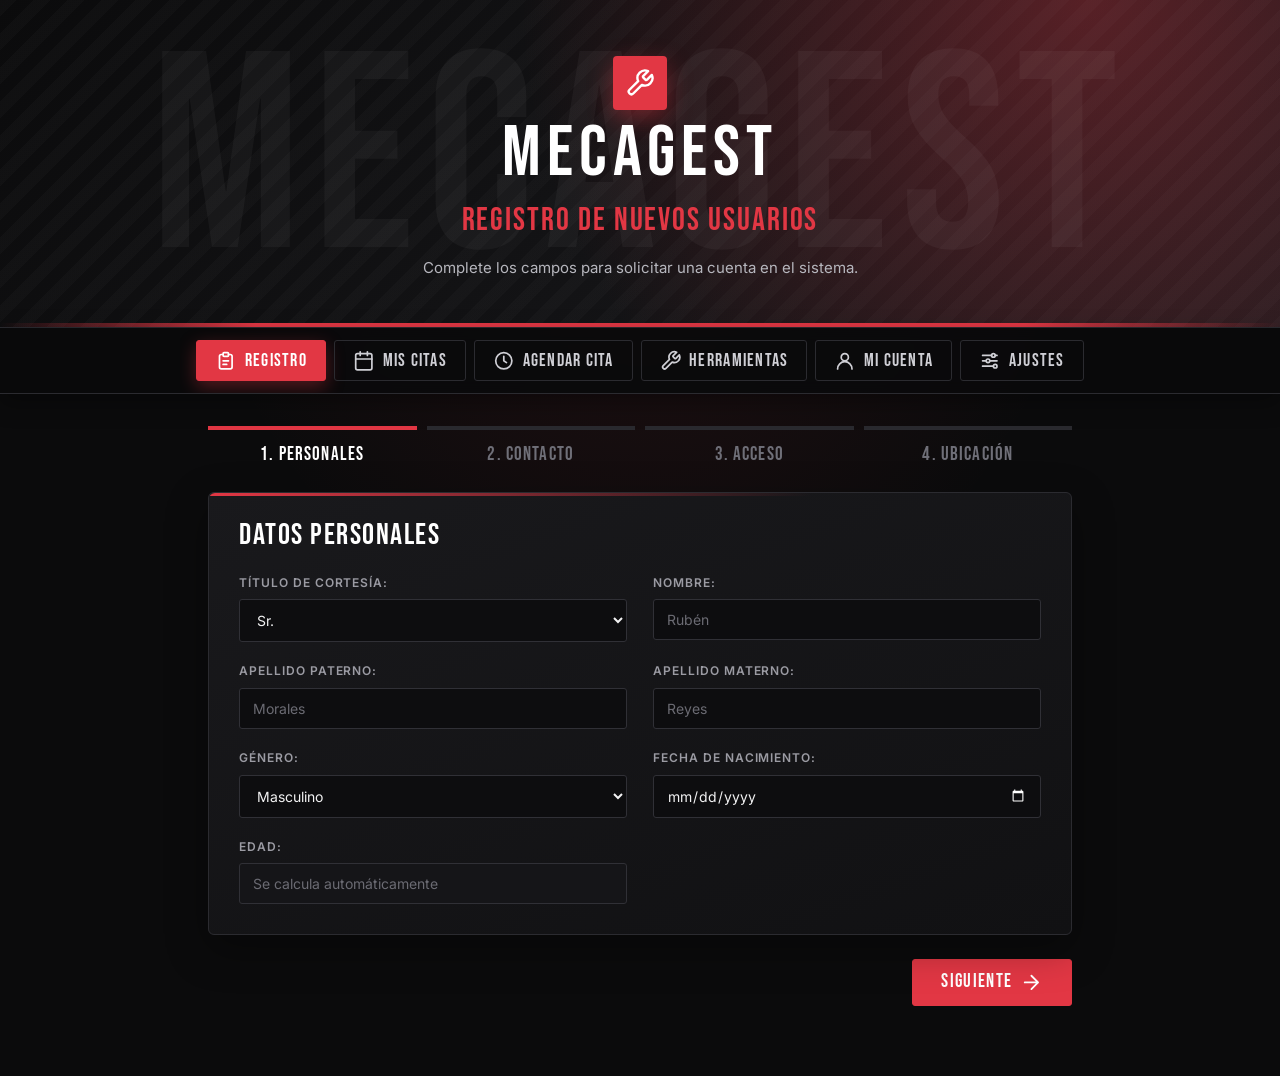
==== commit 0ab7f8b1: "Agregadas seccions,validations and domiciliso nueva actualizacion" ====
--- a/practica 04/registro.html
+++ b/practica 04/registro.html
@@ -8,13 +8,33 @@
     <title>MecaGest: Formulario de Registro de Nuevos Usuarios - 20854</title>
     <link rel="icon" type="image/svg+xml" href="favicon.svg">
 
+    <!-- Fuentes: Bebas Neue (títulos) e Inter (texto) -->
+    <link rel="preconnect" href="https://fonts.googleapis.com">
+    <link rel="preconnect" href="https://fonts.gstatic.com" crossorigin>
+    <link href="https://fonts.googleapis.com/css2?family=Bebas+Neue&family=Inter:wght@400;500;600;700&display=swap" rel="stylesheet">
+
     <!-- Archivo CSS externo -->
     <link rel="stylesheet" href="css/styles.css">
 </head>
 
 <body>
 
+    <!-- Íconos de línea (se usan con <svg class="ico"><use href="#i-nombre"/></svg>) -->
+    <svg class="sprite" aria-hidden="true" focusable="false">
+        <symbol id="i-registro" viewBox="0 0 24 24"><path d="M9 5H7a2 2 0 0 0-2 2v12a2 2 0 0 0 2 2h10a2 2 0 0 0 2-2V7a2 2 0 0 0-2-2h-2"/><rect x="9" y="3" width="6" height="4" rx="1"/><path d="M9 12h6M9 16h4"/></symbol>
+        <symbol id="i-citas" viewBox="0 0 24 24"><rect x="3" y="4" width="18" height="18" rx="2"/><path d="M16 2v4M8 2v4M3 10h18"/></symbol>
+        <symbol id="i-agendar" viewBox="0 0 24 24"><circle cx="12" cy="12" r="9"/><path d="M12 7v5l3 2"/></symbol>
+        <symbol id="i-herramientas" viewBox="0 0 24 24"><path d="M14.7 6.3a1 1 0 0 0 0 1.4l1.6 1.6a1 1 0 0 0 1.4 0l3.77-3.77a6 6 0 0 1-7.94 7.94l-6.91 6.91a2.12 2.12 0 0 1-3-3l6.91-6.91a6 6 0 0 1 7.94-7.94l-3.76 3.76z"/></symbol>
+        <symbol id="i-cuenta" viewBox="0 0 24 24"><circle cx="12" cy="8" r="4"/><path d="M4 21a8 8 0 0 1 16 0"/></symbol>
+        <symbol id="i-ajustes" viewBox="0 0 24 24"><path d="M4 6h10M18 6h2M4 12h4M12 12h8M4 18h12"/><circle cx="16" cy="6" r="2"/><circle cx="10" cy="12" r="2"/><circle cx="18" cy="18" r="2"/></symbol>
+        <symbol id="i-eye" viewBox="0 0 24 24"><path d="M2 12s3.5-7 10-7 10 7 10 7-3.5 7-10 7S2 12 2 12z"/><circle cx="12" cy="12" r="3"/></symbol>
+        <symbol id="i-eye-off" viewBox="0 0 24 24"><path d="M3 3l18 18"/><path d="M10.6 6.1A10.9 10.9 0 0 1 12 5c6.5 0 10 7 10 7a17.6 17.6 0 0 1-3.2 4.2M6.6 6.6A17.7 17.7 0 0 0 2 12s3.5 7 10 7a10.3 10.3 0 0 0 4.4-1"/><path d="M9.9 9.9a3 3 0 0 0 4.2 4.2"/></symbol>
+        <symbol id="i-flecha-izq" viewBox="0 0 24 24"><path d="M19 12H5M12 19l-7-7 7-7"/></symbol>
+        <symbol id="i-flecha-der" viewBox="0 0 24 24"><path d="M5 12h14M12 5l7 7-7 7"/></symbol>
+    </svg>
+
     <header>
+        <span class="logo" aria-hidden="true"><svg class="ico"><use href="#i-herramientas"/></svg></span>
         <h1>MecaGest</h1>
         <h2>Registro de Nuevos Usuarios</h2>
         <p>Complete los campos para solicitar una cuenta en el sistema.</p>
@@ -23,12 +43,12 @@
     <!-- Menú principal: cada botón muestra una sección -->
     <nav class="menu" aria-label="Menú principal">
         <div class="menu-inner">
-            <button type="button" class="menu-btn active" data-tab="registro">📝 Registro</button>
-            <button type="button" class="menu-btn" data-tab="citas">📅 Mis Citas</button>
-            <button type="button" class="menu-btn" data-tab="agendar">🕒 Agendar Cita</button>
-            <button type="button" class="menu-btn" data-tab="herramientas">🔧 Herramientas</button>
-            <button type="button" class="menu-btn" data-tab="cuenta">👤 Mi Cuenta</button>
-            <button type="button" class="menu-btn" data-tab="ajustes">⚙️ Ajustes</button>
+            <button type="button" class="menu-btn active" data-tab="registro"><svg class="ico"><use href="#i-registro"/></svg>Registro</button>
+            <button type="button" class="menu-btn" data-tab="citas"><svg class="ico"><use href="#i-citas"/></svg>Mis Citas</button>
+            <button type="button" class="menu-btn" data-tab="agendar"><svg class="ico"><use href="#i-agendar"/></svg>Agendar Cita</button>
+            <button type="button" class="menu-btn" data-tab="herramientas"><svg class="ico"><use href="#i-herramientas"/></svg>Herramientas</button>
+            <button type="button" class="menu-btn" data-tab="cuenta"><svg class="ico"><use href="#i-cuenta"/></svg>Mi Cuenta</button>
+            <button type="button" class="menu-btn" data-tab="ajustes"><svg class="ico"><use href="#i-ajustes"/></svg>Ajustes</button>
         </div>
     </nav>
 
@@ -48,7 +68,7 @@
             </ol>
 
             <div id="mensajeExito" class="alert-success" role="status" hidden>
-                ✔ ¡Solicitud enviada correctamente! Revisaremos tus datos y te contactaremos pronto.
+                ¡Solicitud enviada correctamente! Revisaremos tus datos y te contactaremos pronto.
             </div>
 
             <form action="" method="POST" id="formRegistro" novalidate>
@@ -56,6 +76,8 @@
                 <!-- PASO 1 -->
                 <fieldset class="step">
                     <legend>Datos Personales</legend>
+
+                <div class="rejilla">
 
                     <div class="campo">
                         <label for="tituloCortesia">Título de Cortesía:</label>
@@ -104,12 +126,15 @@
                         <label for="edad">Edad:</label>
                         <input type="text" id="edad" placeholder="Se calcula automáticamente" readonly>
                     </div>
-                </fieldset>
+                </div>
+            </fieldset>
 
                 <!-- PASO 2 -->
                 <fieldset class="step">
                     <legend>Datos de Contacto</legend>
 
+                <div class="rejilla">
+
                     <div class="campo">
                         <label for="email">Correo Electrónico:</label>
                         <input type="email" id="email" placeholder="ruben@ejemplo.com" autocomplete="email" required>
@@ -125,7 +150,7 @@
                         <input type="tel" id="telefonoFijo" placeholder="Opcional">
                     </div>
 
-                    <div class="campo">
+                    <div class="campo ancho">
                         <label for="horarioContactoInicio">Favor de contactar en el horario:</label>
                         <div class="controles">
                             <input type="time" id="horarioContactoInicio" value="09:00">
@@ -154,11 +179,14 @@
                         <label for="chkWhatsapp">Whatsapp (QR)</label>
                         <input type="file" id="whatsAppQR" accept="image/*" disabled>
                     </div>
-                </fieldset>
+                </div>
+            </fieldset>
 
                 <!-- PASO 3 -->
                 <fieldset class="step">
                     <legend>Datos de Acceso</legend>
+
+                <div class="rejilla">
 
                     <div class="campo">
                         <label for="usuario">Usuario:</label>
@@ -170,7 +198,7 @@
                         <span class="campo-pass">
                             <input type="password" id="contrasena" placeholder="**********" autocomplete="new-password" required>
                             <button type="button" class="ver-pass" data-target="contrasena"
-                                aria-label="Mostrar contraseña" title="Mostrar contraseña">👁</button>
+                                aria-label="Mostrar contraseña" title="Mostrar contraseña"><svg class="ico"><use href="#i-eye"/></svg></button>
                         </span>
                     </div>
 
@@ -179,18 +207,21 @@
                         <span class="campo-pass">
                             <input type="password" id="confirmarContrasena" placeholder="**********" autocomplete="new-password" required>
                             <button type="button" class="ver-pass" data-target="confirmarContrasena"
-                                aria-label="Mostrar contraseña" title="Mostrar contraseña">👁</button>
+                                aria-label="Mostrar contraseña" title="Mostrar contraseña"><svg class="ico"><use href="#i-eye"/></svg></button>
                         </span>
                     </div>
 
                     <p class="ayuda">Mínimo 8 caracteres, con una mayúscula y un número.</p>
-                </fieldset>
+                </div>
+            </fieldset>
 
                 <!-- PASO 4 -->
                 <fieldset class="step">
                     <legend>Datos de Ubicación</legend>
 
-                    <div class="campo">
+                <div class="rejilla">
+
+                    <div class="campo ancho">
                         <label for="direccion">Dirección:</label>
                         <input type="text" id="direccion" placeholder="Calle, Número, Colonia" required>
                     </div>
@@ -227,12 +258,13 @@
                             Acepto los términos y condiciones del uso de la plataforma MecaGest.
                         </label>
                     </div>
-                </fieldset>
+                </div>
+            </fieldset>
 
                 <!-- Navegación entre pasos -->
                 <div class="form-nav">
-                    <button type="button" id="btnAnterior" class="btn-secondary">← Anterior</button>
-                    <button type="button" id="btnSiguiente">Siguiente →</button>
+                    <button type="button" id="btnAnterior" class="btn-secondary"><svg class="ico"><use href="#i-flecha-izq"/></svg>Anterior</button>
+                    <button type="button" id="btnSiguiente">Siguiente<svg class="ico"><use href="#i-flecha-der"/></svg></button>
                     <span id="accionesFinales" hidden>
                         <input type="submit" value="Enviar Solicitud">
                         <input type="reset" value="Limpiar Formulario">
@@ -250,6 +282,8 @@
             <fieldset>
                 <legend>Visualización de Citas</legend>
 
+                <div class="rejilla">
+
                 <p class="ayuda">Elige si quieres filtrar por mes o por semana.</p>
 
                 <div class="opciones">
@@ -331,6 +365,7 @@
                         </tbody>
                     </table>
                 </div>
+            </div>
             </fieldset>
         </section>
 
@@ -342,6 +377,8 @@
             <fieldset>
                 <legend>Solicitud de Cita</legend>
 
+                <div class="rejilla">
+
                 <div class="campo">
                     <label for="dateAppointment">Fecha de la Cita:</label>
                     <input type="datetime-local" id="dateAppointment">
@@ -349,7 +386,7 @@
 
                 <div class="campo">
                     <label for="sucursal">Elige la sucursal:</label>
-                    <input list="listaSucursales" id="sucursal" placeholder="Busca tu sucursal preferida..." autocomplete="off">
+                    <input type="text" list="listaSucursales" id="sucursal" placeholder="Busca tu sucursal preferida..." autocomplete="off">
                     <datalist id="listaSucursales">
                         <option value="Huauchinango, Centro"></option>
                         <option value="Huauchinango, Petrolera"></option>
@@ -359,7 +396,7 @@
                     </datalist>
                 </div>
 
-                <div class="campo">
+                <div class="campo ancho">
                     <label for="descriptionText">Descripción de la Cita:</label>
                     <textarea id="descriptionText" rows="4" cols="50" placeholder="Escriba aquí los detalles..."></textarea>
                 </div>
@@ -367,6 +404,7 @@
                 <div class="acciones">
                     <button type="button" id="btnAgendarCita">Agendar cita</button>
                 </div>
+            </div>
             </fieldset>
         </section>
 
@@ -377,6 +415,8 @@
         <section id="tab-herramientas" class="panel">
             <fieldset>
                 <legend>Solicitud de Herramientas para Servicio Mecánico</legend>
+
+                <div class="rejilla">
 
                 <div class="campo">
                     <label>Categoría de recurso:</label>
@@ -487,6 +527,7 @@
                         </tfoot>
                     </table>
                 </div>
+            </div>
             </fieldset>
         </section>
 
@@ -499,6 +540,8 @@
             <fieldset>
                 <legend>Configuraciones de Mi Cuenta/Perfil</legend>
 
+                <div class="rejilla">
+
                 <div class="campo">
                     <label for="userPhoto">Foto de Perfil:</label>
                     <input type="file" id="userPhoto" accept="image/*">
@@ -511,11 +554,14 @@
                 </div>
 
                 <input type="hidden" id="userIdProfile" name="userId" value="20854">
+            </div>
             </fieldset>
 
             <fieldset>
                 <legend>Datos Fiscales</legend>
 
+                <div class="rejilla">
+
                 <div class="campo">
                     <label for="rfc">Registro Federal de Causantes (RFC):</label>
                     <input type="text" id="rfc" maxlength="13" placeholder="MORRXXXXXX">
@@ -527,6 +573,7 @@
                 </div>
 
                 <input type="hidden" id="userIdFiscal" name="userId" value="20854">
+            </div>
             </fieldset>
         </section>
 
@@ -538,6 +585,8 @@
             <fieldset>
                 <legend>Configuraciones de la Interfaz</legend>
 
+                <div class="rejilla">
+
                 <div class="campo">
                     <label for="fontColor">Color de la fuente:</label>
                     <input type="color" id="fontColor">
@@ -548,7 +597,7 @@
                     <input type="color" id="backgroundColor" value="#CCCCCC">
                 </div>
 
-                <div class="campo">
+                <div class="campo ancho">
                     <label for="soundsVolume">Volumen de reproducción de sonidos:</label>
                     <div class="controles">
                         <input type="range" id="soundsVolume" min="0" max="100" value="80">
@@ -560,6 +609,7 @@
                 <div class="acciones">
                     <button type="button" id="restablecerAjustes" class="btn-secondary">Restablecer valores</button>
                 </div>
+            </div>
             </fieldset>
         </section>
 
--- a/practica 04/css/styles.css
+++ b/practica 04/css/styles.css
@@ -1,69 +1,163 @@
 /* ==========================================
-   ESTILOS GENERALES DE MECAGEST
+   MECAGEST - ESTILOS
+   Tema oscuro con acentos rojos (taller mecánico)
 ========================================== */
 
 :root {
-    /* Colores principales (los usa todo el sitio) */
-    --bg: #edf1f5;          /* fondo de la página (se cambia en Ajustes) */
-    --text: #333333;        /* color del texto (se cambia en Ajustes) */
-    --primary: #263746;
-    --accent: #315f7d;
-    --accent-dark: #24465e;
-    --card: #ffffff;
-    --border: #d4dce4;
-    --muted: #6b7b88;
-    --ok: #2e7d32;
-    --ok-bg: #e8f5e9;
-    --error: #c62828;
-    --error-bg: #fdecea;
-    --radius: 10px;
-    --shadow: 0 2px 8px rgba(38, 55, 70, 0.08);
+    color-scheme: dark;
+
+    /* Colores (--text y --bg se pueden cambiar desde Ajustes) */
+    --bg: #0b0b0c;
+    --text: #f2f2f3;
+    --surface: #141416;
+    --surface-2: #1b1b1e;
+    --border: #2b2b30;
+    --muted: #9b9ba3;
+    --accent: #e23744;
+    --accent-dark: #b92330;
+    --tag: #ffa51f;
+    --ok: #3ecf8e;
+    --error: #ff5a64;
+
+    --font-titulo: "Bebas Neue", "Arial Narrow", "Roboto Condensed", Impact, sans-serif;
+    --font-texto: "Inter", "Segoe UI", system-ui, -apple-system, Roboto, Arial, sans-serif;
+
+    /* Íconos usados como máscara (alerta, palomita y tache) */
+    --m-check: url("data:image/svg+xml,%3Csvg xmlns='http://www.w3.org/2000/svg' viewBox='0 0 24 24' fill='none' stroke='black' stroke-width='2.5' stroke-linecap='round' stroke-linejoin='round'%3E%3Cpath d='M20 6 9 17l-5-5'/%3E%3C/svg%3E");
+    --m-x: url("data:image/svg+xml,%3Csvg xmlns='http://www.w3.org/2000/svg' viewBox='0 0 24 24' fill='none' stroke='black' stroke-width='2.5' stroke-linecap='round' stroke-linejoin='round'%3E%3Cpath d='M18 6 6 18M6 6l12 12'/%3E%3C/svg%3E");
+    --m-alert: url("data:image/svg+xml,%3Csvg xmlns='http://www.w3.org/2000/svg' viewBox='0 0 24 24' fill='none' stroke='black' stroke-width='2.4' stroke-linecap='round' stroke-linejoin='round'%3E%3Ccircle cx='12' cy='12' r='9'/%3E%3Cpath d='M12 7.5v5.5M12 16.5h.01'/%3E%3C/svg%3E");
 }
 
 * {
     box-sizing: border-box;
 }
 
+html {
+    scroll-behavior: smooth;
+}
+
 body {
-    font-family: "Segoe UI", Arial, sans-serif;
-    background-color: var(--bg);
+    margin: 0;
+    font-family: var(--font-texto);
+    font-size: 15px;
+    line-height: 1.55;
     color: var(--text);
+    background:
+        radial-gradient(ellipse at 50% -5%, rgba(226, 55, 68, 0.14), transparent 55%),
+        var(--bg);
+    background-attachment: fixed;
+    min-height: 100vh;
+    transition: background-color 0.25s;
+}
+
+/* Sprite de íconos (no se ve) */
+.sprite {
+    position: absolute;
+    width: 0;
+    height: 0;
+    overflow: hidden;
+}
+
+/* Ícono de línea: hereda el color del texto */
+.ico {
+    width: 1.2em;
+    height: 1.2em;
+    flex: none;
+    fill: none;
+    stroke: currentColor;
+    stroke-width: 1.9;
+    stroke-linecap: round;
+    stroke-linejoin: round;
+}
+
+
+/* ==========================================
+   ENCABEZADO
+========================================== */
+
+header {
+    position: relative;
+    overflow: hidden;
+    text-align: center;
+    padding: 56px 20px 48px;
+    background:
+        repeating-linear-gradient(135deg, rgba(255, 255, 255, 0.02) 0 12px, transparent 12px 24px),
+        radial-gradient(circle at 85% 0%, rgba(226, 55, 68, 0.32), transparent 50%),
+        linear-gradient(135deg, #0b0b0c, #1a1a1d);
+    border-bottom: 1px solid var(--border);
+}
+
+/* Palabra grande de fondo */
+header::before {
+    content: "MECAGEST";
+    position: absolute;
+    left: 50%;
+    top: 50%;
+    transform: translate(-50%, -50%);
+    font-family: var(--font-titulo);
+    font-size: clamp(90px, 24vw, 280px);
+    letter-spacing: 0.04em;
+    color: rgba(255, 255, 255, 0.04);
+    white-space: nowrap;
+    pointer-events: none;
+}
+
+/* Franja roja inferior */
+header::after {
+    content: "";
+    position: absolute;
+    left: 0;
+    right: 0;
+    bottom: 0;
+    height: 4px;
+    background: linear-gradient(90deg, transparent, var(--accent) 20%, var(--accent) 80%, transparent);
+}
+
+header > * {
+    position: relative;
+}
+
+.logo {
+    display: inline-flex;
+    align-items: center;
+    justify-content: center;
+    width: 54px;
+    height: 54px;
+    margin-bottom: 8px;
+    color: #fff;
+    background-color: var(--accent);
+    border-radius: 4px;
+    box-shadow: 0 8px 24px rgba(226, 55, 68, 0.4);
+}
+
+.logo .ico {
+    width: 30px;
+    height: 30px;
+}
+
+header h1 {
     margin: 0;
-    padding: 0 20px 40px;
-    line-height: 1.5;
-    transition: background-color 0.25s;
-}
-
-
-/* ==========================================
-   ENCABEZADO
-========================================== */
-
-header {
-    background: linear-gradient(135deg, #263746, #3b6d8f);
-    color: white;
-    text-align: center;
-    padding: 28px 20px;
-    border-radius: 0 0 var(--radius) var(--radius);
-    margin: 0 -20px 20px;
-    box-shadow: var(--shadow);
-}
-
-header h1 {
-    font-size: 32px;
-    margin: 0 0 5px;
-    letter-spacing: 1px;
+    font-family: var(--font-titulo);
+    font-weight: 400;
+    font-size: clamp(46px, 9vw, 72px);
+    line-height: 1;
+    letter-spacing: 0.08em;
+    color: #fff;
 }
 
 header h2 {
-    font-size: 20px;
-    font-weight: 600;
-    margin: 5px 0;
+    margin: 6px 0 10px;
+    font-family: var(--font-titulo);
+    font-weight: 400;
+    font-size: clamp(22px, 4vw, 32px);
+    letter-spacing: 0.06em;
+    text-transform: uppercase;
+    color: var(--accent);
 }
 
 header p {
-    color: #e0e7ed;
     margin: 0;
+    color: #b6b6bd;
 }
 
 
@@ -74,53 +168,66 @@
 .menu {
     position: sticky;
     top: 0;
-    z-index: 10;
-    background-color: var(--bg);
-    padding: 8px 0 12px;
-    margin-bottom: 10px;
+    z-index: 20;
+    background-color: rgba(10, 10, 11, 0.92);
+    -webkit-backdrop-filter: blur(8px);
+    backdrop-filter: blur(8px);
+    border-bottom: 1px solid var(--border);
+    box-shadow: 0 8px 24px rgba(0, 0, 0, 0.35);
 }
 
 .menu-inner {
-    max-width: 1050px;
-    margin: auto;
     display: flex;
     gap: 8px;
+    width: max-content;
+    max-width: 100%;
+    margin: 0 auto;
+    padding: 12px 16px;
     overflow-x: auto;
-    padding: 4px 2px;
+    scrollbar-width: none;
+}
+
+.menu-inner::-webkit-scrollbar {
+    display: none;
 }
 
 .menu-btn {
+    display: inline-flex;
+    align-items: center;
+    gap: 8px;
     flex: 0 0 auto;
-    background-color: var(--card);
-    color: var(--accent);
+    padding: 9px 18px;
+    font-size: 18px;
+    color: #cfcfd5;
+    background-color: transparent;
     border: 1px solid var(--border);
-    border-radius: 999px;
-    padding: 9px 16px;
-    margin: 0;
-    font-size: 14px;
-    font-weight: 600;
+    border-radius: 3px;
     white-space: nowrap;
-    box-shadow: var(--shadow);
 }
 
 .menu-btn:hover {
-    background-color: #e8f0f5;
-}
-
-.menu-btn.active {
+    color: #fff;
+    background-color: rgba(255, 255, 255, 0.05);
+    border-color: var(--accent);
+}
+
+.menu-btn.active,
+.menu-btn.active:hover {
+    color: #fff;
     background-color: var(--accent);
-    color: white;
     border-color: var(--accent);
-}
-
-
-/* ==========================================
-   CONTENIDO PRINCIPAL Y SECCIONES
+    box-shadow: 0 6px 18px rgba(226, 55, 68, 0.35);
+}
+
+
+/* ==========================================
+   CONTENIDO Y SECCIONES
 ========================================== */
 
 main {
-    max-width: 1050px;
-    margin: auto;
+    max-width: 900px;
+    margin: 0 auto;
+    padding: 32px 18px 70px;
 }
 
 .panel {
@@ -133,67 +240,114 @@
 }
 
 @keyframes aparecer {
-    from { opacity: 0; transform: translateY(8px); }
+    from { opacity: 0; transform: translateY(10px); }
     to   { opacity: 1; transform: translateY(0); }
 }
 
 
 /* ==========================================
-   APARTADOS DEL FORMULARIO
+   TARJETAS (fieldset) Y REJILLA DE CAMPOS
 ========================================== */
 
 fieldset {
-    background-color: var(--card);
+    position: relative;
+    overflow: hidden;
+    min-width: 0;
+    margin: 0 0 24px;
+    padding: 0;
+    background: linear-gradient(160deg, #19191c, #111113);
     border: 1px solid var(--border);
-    border-radius: var(--radius);
-    padding: 22px;
-    margin: 0 0 25px;
-    box-shadow: var(--shadow);
+    border-radius: 6px;
+    box-shadow: 0 14px 40px rgba(0, 0, 0, 0.35);
+}
+
+/* Línea roja superior */
+fieldset::before {
+    content: "";
+    position: absolute;
+    top: 0;
+    left: 0;
+    right: 0;
+    height: 3px;
+    background: linear-gradient(90deg, var(--accent), transparent 70%);
+}
+
+/* El título ocupa todo el ancho de la tarjeta */
+legend {
+    float: left;
+    width: 100%;
+    padding: 26px 30px 0;
+    font-family: var(--font-titulo);
+    font-weight: 400;
+    font-size: 30px;
+    line-height: 1.1;
+    letter-spacing: 0.05em;
+    text-transform: uppercase;
+    color: #fff;
+}
+
+.rejilla {
+    clear: both;
+    display: grid;
+    grid-template-columns: repeat(2, minmax(0, 1fr));
+    gap: 20px 26px;
+    padding: 22px 30px 30px;
+}
+
+.rejilla > * {
     min-width: 0;
 }
 
-legend {
-    color: var(--accent);
-    font-weight: bold;
-    font-size: 17px;
-    padding: 0 10px;
+/* Elementos que ocupan las dos columnas */
+.rejilla > h3,
+.rejilla > h4,
+.rejilla > .ayuda,
+.rejilla > .red,
+.rejilla > .terminos,
+.rejilla > .acciones,
+.rejilla > .tabla-scroll,
+.rejilla > .campo.ancho {
+    grid-column: 1 / -1;
 }
 
 h3,
 h4 {
-    color: var(--primary);
-    margin: 22px 0 8px;
+    margin: 6px 0 0;
+    font-family: var(--font-titulo);
+    font-weight: 400;
+    font-size: 24px;
+    letter-spacing: 0.05em;
+    color: #fff;
+}
+
+h4 {
+    padding-top: 14px;
+    border-top: 1px solid var(--border);
 }
 
 .ayuda {
+    margin: 0;
+    font-size: 13px;
     color: var(--muted);
-    font-size: 13px;
-    margin: 4px 0 12px;
-}
-
-
-/* ==========================================
-   CAMPOS (etiqueta + control)
+}
+
+
+/* ==========================================
+   CAMPOS (etiqueta arriba, control abajo)
 ========================================== */
 
 .campo {
-    display: grid;
-    grid-template-columns: 220px minmax(0, 1fr);
-    gap: 4px 14px;
-    align-items: center;
-    margin-bottom: 14px;
+    display: flex;
+    flex-direction: column;
+    gap: 7px;
 }
 
 .campo > label {
+    font-size: 12px;
     font-weight: 600;
-    font-size: 14px;
-    color: var(--text);
-}
-
-/* Mensajes que aparecen debajo del control */
-.campo > .error-msg,
-.campo > .mensaje-edad {
-    grid-column: 2;
+    letter-spacing: 0.08em;
+    text-transform: uppercase;
+    color: var(--muted);
 }
 
 .controles,
@@ -202,19 +356,31 @@
     display: flex;
     flex-wrap: wrap;
     align-items: center;
-    gap: 10px;
+    gap: 12px;
+}
+
+.acciones {
+    margin-top: 4px;
+}
+
+.opciones {
+    gap: 8px 22px;
 }
 
 .opciones label {
-    margin-right: 10px;
+    display: inline-flex;
+    align-items: center;
+    gap: 6px;
     font-size: 14px;
-}
-
-.acciones {
-    margin: 10px 0;
+    font-weight: 400;
+    letter-spacing: 0;
+    text-transform: none;
+    color: var(--text);
+    cursor: pointer;
 }
 
 input[type="text"],
+input:not([type]),
 input[type="email"],
 input[type="tel"],
 input[type="url"],
@@ -227,45 +393,53 @@
 input[type="datetime-local"],
 select,
 textarea {
+    width: 100%;
+    padding: 11px 13px;
     font-family: inherit;
     font-size: 14px;
-    color: #333333;
-    background-color: #ffffff;
-    border: 1px solid #cbd3dc;
-    border-radius: 6px;
-    padding: 10px;
-    width: 100%;
-    max-width: 380px;
-    transition: border-color 0.2s, box-shadow 0.2s;
+    color: #f2f2f3;
+    background-color: #0d0d0f;
+    border: 1px solid #303036;
+    border-radius: 3px;
+    transition: border-color 0.2s, box-shadow 0.2s, background-color 0.2s;
+}
+
+input::placeholder,
+textarea::placeholder {
+    color: #6b6b73;
 }
 
 input[type="time"] {
-    width: 140px;
+    width: 150px;
 }
 
 input[readonly] {
-    background-color: #f1f5f8;
     color: var(--muted);
+    background-color: #151518;
 }
 
 input:disabled {
-    background-color: #eef1f4;
-    color: #9aa7b2;
+    opacity: 0.45;
     cursor: not-allowed;
+}
+
+input:hover:not(:disabled),
+select:hover,
+textarea:hover {
+    border-color: #4a4a52;
 }
 
 input:focus,
 select:focus,
 textarea:focus {
     outline: none;
-    border-color: #3478a3;
-    box-shadow: 0 0 0 3px rgba(52, 120, 163, 0.18);
+    border-color: var(--accent);
+    box-shadow: 0 0 0 3px rgba(226, 55, 68, 0.22);
 }
 
 textarea {
-    min-height: 100px;
+    min-height: 110px;
     resize: vertical;
-    max-width: 550px;
 }
 
 
@@ -275,53 +449,94 @@
 
 input[type="checkbox"],
 input[type="radio"] {
+    width: 18px;
+    height: 18px;
+    margin: 0;
     accent-color: var(--accent);
     cursor: pointer;
-    width: 18px;
-    height: 18px;
-    margin: 0 4px 0 0;
-    vertical-align: middle;
+    flex: none;
 }
 
 input[type="file"] {
-    max-width: 100%;
-    font-size: 14px;
+    width: 100%;
+    padding: 8px;
+    font-size: 13px;
+    color: var(--muted);
+    background-color: #0d0d0f;
+    border: 1px dashed #3a3a41;
+    border-radius: 3px;
+}
+
+input[type="file"]::file-selector-button {
+    margin-right: 12px;
+    padding: 7px 14px;
+    font-family: var(--font-titulo);
+    font-size: 16px;
+    letter-spacing: 0.06em;
+    color: #fff;
+    background-color: #2a2a30;
+    border: none;
+    border-radius: 2px;
+    cursor: pointer;
+}
+
+input[type="file"]::file-selector-button:hover {
+    background-color: var(--accent);
 }
 
 input[type="color"] {
-    width: 55px;
-    height: 36px;
-    padding: 2px;
+    width: 60px;
+    height: 38px;
+    padding: 3px;
     cursor: pointer;
-    border: 1px solid #cbd3dc;
-    border-radius: 6px;
-    background: white;
+    background-color: #0d0d0f;
+    border: 1px solid #303036;
+    border-radius: 3px;
 }
 
 input[type="range"] {
+    width: 200px;
     accent-color: var(--accent);
     cursor: pointer;
-    width: 180px;
+}
+
+output {
+    min-width: 42px;
+    font-family: var(--font-titulo);
+    font-size: 20px;
+    letter-spacing: 0.05em;
+    color: var(--tag);
 }
 
 input[type="image"].foto-perfil {
+    width: 96px;
+    height: 96px;
+    object-fit: cover;
+    border: 3px solid var(--accent);
     border-radius: 50%;
-    object-fit: cover;
-    border: 3px solid var(--border);
     cursor: pointer;
+    transition: transform 0.2s, box-shadow 0.2s;
+}
+
+input[type="image"].foto-perfil:hover {
+    transform: scale(1.04);
+    box-shadow: 0 0 0 5px rgba(226, 55, 68, 0.2);
 }
 
 .terminos {
-    margin-top: 18px;
     display: flex;
+    flex-wrap: wrap;
     align-items: center;
-    flex-wrap: wrap;
-    gap: 4px;
+    gap: 6px 10px;
+    padding: 14px 16px;
+    background-color: rgba(255, 255, 255, 0.03);
+    border: 1px solid var(--border);
+    border-radius: 4px;
 }
 
 .terminos label {
-    font-weight: normal;
     font-size: 14px;
+    cursor: pointer;
 }
 
 
@@ -333,23 +548,20 @@
     display: flex;
     flex-wrap: wrap;
     align-items: center;
-    gap: 6px 10px;
-    margin-bottom: 12px;
+    gap: 8px 12px;
 }
 
 .red label {
-    width: 110px;
+    width: 120px;
+    font-size: 14px;
     font-weight: 600;
-    font-size: 14px;
-}
-
-.red input[type="url"] {
-    flex: 1 1 240px;
-    max-width: 420px;
-}
-
+    cursor: pointer;
+}
+
+.red input[type="url"],
 .red input[type="file"] {
     flex: 1 1 240px;
+    width: auto;
 }
 
 
@@ -360,27 +572,40 @@
 .campo-pass {
     position: relative;
     display: block;
-    max-width: 380px;
 }
 
 .campo-pass input {
-    padding-right: 46px;
+    padding-right: 48px;
 }
 
 .ver-pass {
     position: absolute;
+    top: 50%;
     right: 4px;
-    top: 4px;
-    margin: 0;
-    padding: 6px 10px;
+    transform: translateY(-50%);
+    display: inline-flex;
+    padding: 8px;
+    color: var(--muted);
     background-color: transparent;
-    color: var(--accent);
-    font-size: 17px;
-    line-height: 1;
+    border: none;
+    box-shadow: none;
 }
 
 .ver-pass:hover {
-    background-color: #e8f0f5;
+    color: #fff;
+    background-color: transparent;
+    border: none;
+    box-shadow: none;
+    transform: translateY(-50%);
+}
+
+.ver-pass:active {
+    transform: translateY(-50%);
+}
+
+.ver-pass .ico {
+    width: 20px;
+    height: 20px;
 }
 
 
@@ -391,51 +616,57 @@
 button,
 input[type="submit"],
 input[type="reset"] {
-    font-family: inherit;
+    display: inline-flex;
+    align-items: center;
+    justify-content: center;
+    gap: 8px;
+    margin: 0;
+    padding: 11px 28px;
+    font-family: var(--font-titulo);
+    font-size: 19px;
+    letter-spacing: 0.07em;
+    line-height: 1.2;
+    text-transform: uppercase;
+    color: #fff;
     background-color: var(--accent);
-    color: white;
-    border: none;
-    border-radius: 6px;
-    padding: 11px 20px;
-    margin: 0;
-    font-size: 14px;
-    font-weight: 600;
+    border: 1px solid var(--accent);
+    border-radius: 3px;
     cursor: pointer;
-    transition: background-color 0.2s, transform 0.1s;
+    transition: background-color 0.2s, border-color 0.2s, transform 0.15s, box-shadow 0.2s;
 }
 
 button:hover,
 input[type="submit"]:hover {
     background-color: var(--accent-dark);
+    border-color: var(--accent-dark);
+    transform: translateY(-1px);
+    box-shadow: 0 8px 20px rgba(226, 55, 68, 0.3);
 }
 
 button:active,
 input[type="submit"]:active {
-    transform: scale(0.97);
+    transform: translateY(0);
 }
 
 button:focus-visible,
 input:focus-visible {
-    outline: 3px solid rgba(52, 120, 163, 0.4);
+    outline: 2px solid #fff;
     outline-offset: 2px;
 }
 
+/* Botones secundarios: solo contorno */
 .btn-secondary,
 input[type="reset"] {
-    background-color: #777777;
+    color: #fff;
+    background-color: transparent;
+    border-color: #5b5b63;
 }
 
 .btn-secondary:hover,
 input[type="reset"]:hover {
-    background-color: #555555;
-}
-
-.menu-btn {
-    padding: 9px 16px;
-}
-
-.menu-btn.active:hover {
-    background-color: var(--accent-dark);
+    background-color: rgba(255, 255, 255, 0.07);
+    border-color: #fff;
+    box-shadow: none;
 }
 
 
@@ -445,23 +676,25 @@
 
 .stepper {
     display: flex;
+    gap: 10px;
+    margin: 0 0 22px;
+    padding: 0;
     list-style: none;
-    gap: 8px;
-    padding: 0;
-    margin: 0 0 22px;
     counter-reset: paso;
 }
 
 .stepper li {
     flex: 1;
+    padding-top: 10px;
     text-align: center;
-    font-size: 14px;
-    font-weight: bold;
-    color: var(--muted);
-    padding-top: 8px;
-    border-top: 4px solid var(--border);
+    font-family: var(--font-titulo);
+    font-size: 19px;
+    letter-spacing: 0.06em;
+    text-transform: uppercase;
+    color: #6f6f78;
+    border-top: 4px solid #2a2a2f;
     counter-increment: paso;
-    transition: all 0.2s;
+    transition: color 0.2s, border-color 0.2s;
 }
 
 .stepper li::before {
@@ -469,7 +702,7 @@
 }
 
 .stepper li.active {
-    color: var(--accent);
+    color: #fff;
     border-top-color: var(--accent);
 }
 
@@ -477,8 +710,6 @@
     color: var(--ok);
     border-top-color: var(--ok);
 }
-
-/* Solo el formulario de registro oculta/muestra pasos */
 
 #formRegistro .step {
     display: none;
@@ -494,7 +725,7 @@
     flex-wrap: wrap;
     align-items: center;
     justify-content: space-between;
-    gap: 8px;
+    gap: 10px;
 }
 
 #btnSiguiente,
@@ -504,57 +735,101 @@
 
 #accionesFinales {
     display: flex;
-    gap: 8px;
+    flex-wrap: wrap;
+    gap: 10px;
 }
 
 
 /* ==========================================
    ERRORES Y MENSAJES
 ========================================== */
+
+/* Ícono de máscara compartido */
+.error-msg::before,
+.mensaje-edad::before,
+.alert-success::before,
+.toast.ok::before,
+.toast.error::before {
+    content: "";
+    display: inline-block;
+    width: 1.15em;
+    height: 1.15em;
+    margin-right: 0.45em;
+    vertical-align: -0.2em;
+    background-color: currentColor;
+    -webkit-mask-repeat: no-repeat;
+    mask-repeat: no-repeat;
+    -webkit-mask-position: center;
+    mask-position: center;
+    -webkit-mask-size: contain;
+    mask-size: contain;
+}
+
+.error-msg::before,
+.toast.error::before {
+    -webkit-mask-image: var(--m-alert);
+    mask-image: var(--m-alert);
+}
+
+.mensaje-edad.ok::before,
+.alert-success::before,
+.toast.ok::before {
+    -webkit-mask-image: var(--m-check);
+    mask-image: var(--m-check);
+}
+
+.mensaje-edad.mal::before {
+    -webkit-mask-image: var(--m-x);
+    mask-image: var(--m-x);
+}
 
 .error-msg {
     display: block;
     flex-basis: 100%;
+    margin: 0;
+    font-size: 13px;
+    font-weight: 600;
     color: var(--error);
-    font-size: 13px;
-    font-weight: bold;
-    margin: 2px 0 4px;
-}
-
-.error-msg::before {
-    content: "⚠ ";
 }
 
 input.invalid,
 select.invalid {
     border-color: var(--error) !important;
-    background-color: var(--error-bg) !important;
+    background-color: rgba(255, 90, 100, 0.08) !important;
 }
 
 input.invalid:focus,
 select.invalid:focus {
-    box-shadow: 0 0 0 3px rgba(198, 40, 40, 0.15) !important;
+    box-shadow: 0 0 0 3px rgba(255, 90, 100, 0.2) !important;
 }
 
 .mensaje-edad {
-    font-size: 14px;
-    font-weight: bold;
     margin: 0;
+    font-size: 13px;
+    font-weight: 600;
 }
 
 .mensaje-edad:empty {
     display: none;
 }
 
+.mensaje-edad.ok {
+    color: var(--ok);
+}
+
+.mensaje-edad.mal {
+    color: var(--error);
+}
+
 .alert-success {
-    background-color: var(--ok-bg);
+    margin-bottom: 20px;
+    padding: 15px 20px;
+    font-weight: 600;
     color: var(--ok);
-    border: 1px solid var(--ok);
-    border-left: 6px solid var(--ok);
-    border-radius: var(--radius);
-    padding: 14px 18px;
-    margin-bottom: 20px;
-    font-weight: bold;
+    background-color: rgba(62, 207, 142, 0.1);
+    border: 1px solid rgba(62, 207, 142, 0.5);
+    border-left: 5px solid var(--ok);
+    border-radius: 4px;
     animation: aparecer 0.3s ease;
 }
 
@@ -569,26 +844,36 @@
 .toast {
     position: fixed;
     left: 50%;
-    bottom: 24px;
+    bottom: 26px;
     transform: translateX(-50%);
-    max-width: min(92vw, 460px);
-    background-color: var(--primary);
-    color: white;
-    padding: 12px 20px;
-    border-radius: 8px;
+    max-width: min(92vw, 480px);
+    padding: 13px 20px;
     font-size: 14px;
     font-weight: 600;
-    box-shadow: 0 6px 18px rgba(0, 0, 0, 0.25);
+    color: #fff;
+    background-color: #202024;
+    border: 1px solid #3a3a41;
+    border-left: 4px solid var(--accent);
+    border-radius: 4px;
+    box-shadow: 0 12px 30px rgba(0, 0, 0, 0.5);
     z-index: 50;
     animation: aparecer 0.25s ease;
 }
 
 .toast.ok {
-    background-color: var(--ok);
+    border-left-color: var(--ok);
+}
+
+.toast.ok::before {
+    color: var(--ok);
 }
 
 .toast.error {
-    background-color: var(--error);
+    border-left-color: var(--error);
+}
+
+.toast.error::before {
+    color: var(--error);
 }
 
 
@@ -598,32 +883,34 @@
 
 .tabla-scroll {
     overflow-x: auto;
-    margin-top: 10px;
+    background-color: #0f0f11;
+    border: 1px solid var(--border);
+    border-radius: 4px;
 }
 
 table {
     width: 100%;
     border-collapse: collapse;
-    background-color: var(--card);
     font-size: 14px;
 }
 
 th {
-    background-color: var(--accent);
-    color: white;
-    font-weight: bold;
-}
-
-th,
+    padding: 13px 14px;
+    text-align: left;
+    font-family: var(--font-titulo);
+    font-weight: 400;
+    font-size: 18px;
+    letter-spacing: 0.07em;
+    text-transform: uppercase;
+    color: #fff;
+    background-color: #202024;
+    border-bottom: 2px solid var(--accent);
+}
+
 td {
-    border: 1px solid #d3dce4;
-    padding: 10px;
-    text-align: left;
-    color: #333333;
-}
-
-th {
-    color: white;
+    padding: 12px 14px;
+    color: #dcdce0;
+    border-bottom: 1px solid #222226;
 }
 
 .centrado {
@@ -631,33 +918,41 @@
 }
 
 tbody tr:nth-child(even) {
-    background-color: #f1f5f8;
+    background-color: rgba(255, 255, 255, 0.025);
 }
 
 tbody tr:hover {
-    background-color: #e8f0f5;
+    background-color: rgba(226, 55, 68, 0.08);
+}
+
+tbody tr:last-child td {
+    border-bottom: none;
 }
 
 tfoot td {
-    background-color: #e8f0f5;
-    font-weight: bold;
+    font-weight: 700;
+    color: #fff;
+    background-color: #1a1a1d;
+    border-top: 2px solid var(--border);
+    border-bottom: none;
 }
 
 /* Etiquetas de estatus */
 
 .estatus {
     display: inline-block;
-    padding: 3px 10px;
-    border-radius: 999px;
+    padding: 3px 11px;
     font-size: 12px;
-    font-weight: bold;
+    font-weight: 700;
+    letter-spacing: 0.03em;
     white-space: nowrap;
-}
-
-.estatus.atendida     { background-color: #e8f5e9; color: #2e7d32; }
-.estatus.programada   { background-color: #e3f0fa; color: #1b5e8a; }
-.estatus.cancelada    { background-color: #fdecea; color: #c62828; }
-.estatus.reprogramada { background-color: #fff4e0; color: #b26a00; }
+    border-radius: 3px;
+}
+
+.estatus.atendida     { color: #3ecf8e; background-color: rgba(62, 207, 142, 0.14); }
+.estatus.programada   { color: #ffa51f; background-color: rgba(255, 165, 31, 0.14); }
+.estatus.cancelada    { color: #ff5a64; background-color: rgba(255, 90, 100, 0.14); }
+.estatus.reprogramada { color: #7db4ff; background-color: rgba(125, 180, 255, 0.14); }
 
 
 /* ==========================================
@@ -666,61 +961,40 @@
 
 @media screen and (max-width: 700px) {
 
-    body {
-        padding: 0 10px 30px;
+    main {
+        padding: 22px 12px 60px;
     }
 
     header {
-        margin: 0 -10px 15px;
-        padding: 20px 14px;
+        padding: 40px 14px 36px;
     }
 
-    header h1 {
+    legend {
+        padding: 22px 18px 0;
         font-size: 26px;
     }
 
-    header h2 {
-        font-size: 17px;
-    }
-
-    fieldset {
-        padding: 15px;
-    }
-
-    .campo {
-        grid-template-columns: 1fr;
-    }
-
-    .campo > .error-msg,
-    .campo > .mensaje-edad {
-        grid-column: 1;
-    }
-
-    input[type="text"],
-    input[type="email"],
-    input[type="tel"],
-    input[type="url"],
-    input[type="password"],
-    input[type="date"],
-    input[type="month"],
-    input[type="week"],
-    input[type="number"],
-    input[type="datetime-local"],
-    select,
-    textarea {
-        max-width: 100%;
-    }
-
-    .stepper li {
-        font-size: 11px;
+    .rejilla {
+        grid-template-columns: minmax(0, 1fr);
+        gap: 18px;
+        padding: 18px 18px 24px;
     }
 
     .red label {
         width: 100%;
     }
 
+    .stepper li {
+        font-size: 14px;
+    }
+
+    .menu-btn {
+        font-size: 16px;
+        padding: 8px 14px;
+    }
+
     table {
         min-width: 560px;
-        font-size: 12px;
+        font-size: 13px;
     }
 }
